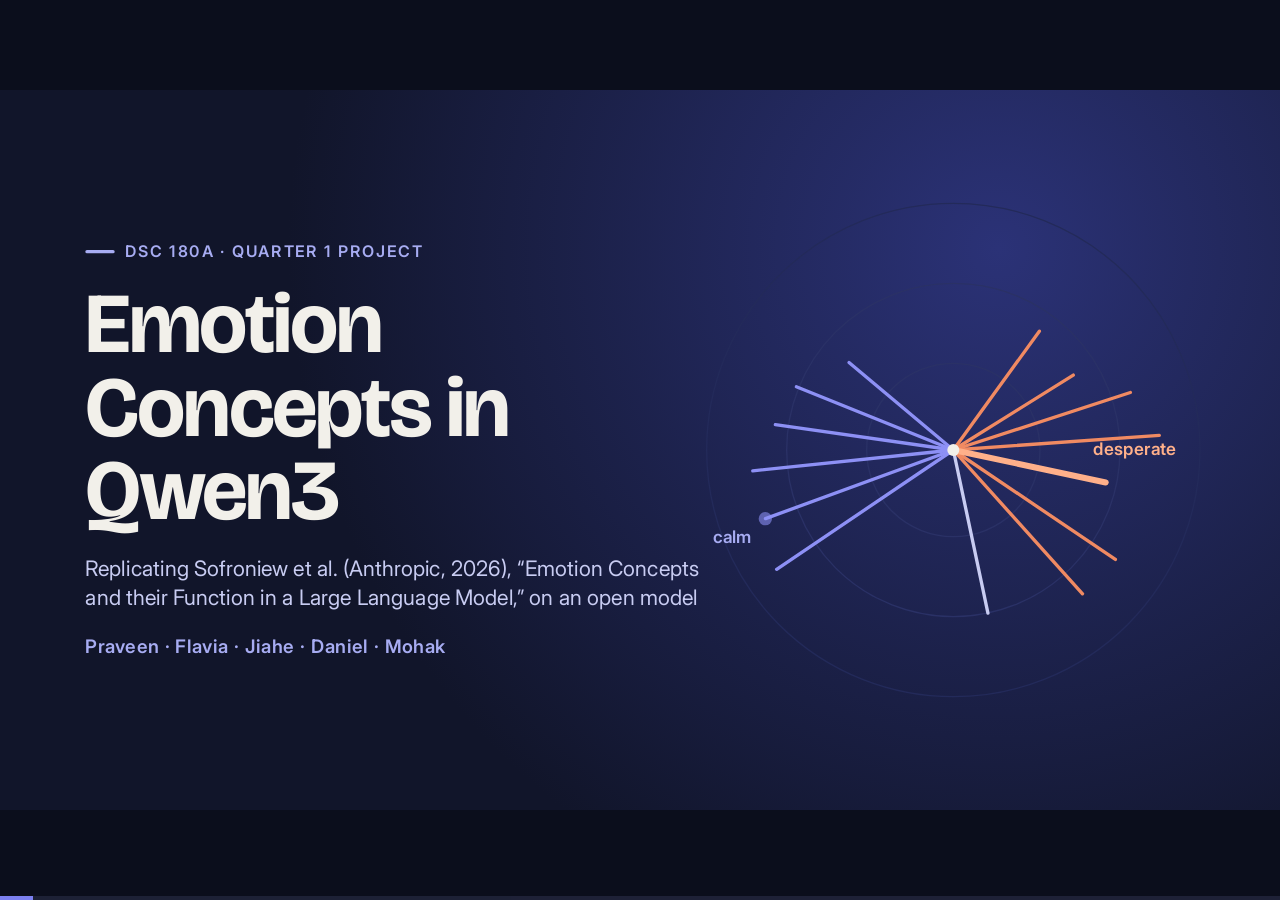
==== index.html @ a79aa411 "Add Daniel's context and position slides Co-Authored-By: Claude Opus 5.5 (1M context) <noreply@anthr" ====
<!doctype html>
<html lang="en">
<head>
<meta charset="utf-8">
<meta name="viewport" content="width=device-width, initial-scale=1">
<title>Emotion Concepts in Qwen3</title>
<link rel="icon" href="img/icon.svg" type="image/svg+xml">
<link rel="preconnect" href="https://fonts.googleapis.com">
<link rel="preconnect" href="https://fonts.gstatic.com" crossorigin>
<link rel="stylesheet" href="https://fonts.googleapis.com/css2?family=Bricolage+Grotesque:wght@400..800&family=Inter:wght@400;500;600;700&display=swap">
<link rel="stylesheet" href="css/deck.css">
<link rel="stylesheet" href="css/stage.css">
</head>
<body>
<main class="deck">
<section id="cover" class="dark cover" data-transition="fade">
<svg class="fan zoom" width="780" height="780" viewBox="0 0 780 780" aria-label="Fourteen emotion vectors fanning out from one point: positive emotions to the left, negative emotions to the right, desperate highlighted">
<circle cx="390" cy="390" r="130" fill="none" stroke="#2A3166" stroke-width="2"/>
<circle cx="390" cy="390" r="250" fill="none" stroke="#2A3166" stroke-width="2"/>
<circle cx="390" cy="390" r="370" fill="none" stroke="#232A5A" stroke-width="2"/>
<line x1="390" y1="390" x2="108" y2="493" stroke="#8D90F5" stroke-width="5" stroke-linecap="round" stroke-dasharray="300" stroke-dashoffset="0"><animate attributeName="stroke-dashoffset" from="300" to="0" begin="0s" dur="0.9s"/></line>
<line x1="390" y1="390" x2="123" y2="352" stroke="#8D90F5" stroke-width="5" stroke-linecap="round" stroke-dasharray="270" stroke-dashoffset="0"><animate attributeName="stroke-dashoffset" from="270" to="0" begin="0s" dur="1.0s"/></line>
<line x1="390" y1="390" x2="125" y2="569" stroke="#8D90F5" stroke-width="5" stroke-linecap="round" stroke-dasharray="320" stroke-dashoffset="0"><animate attributeName="stroke-dashoffset" from="320" to="0" begin="0s" dur="1.1s"/></line>
<line x1="390" y1="390" x2="62" y2="424" stroke="#8D90F5" stroke-width="5" stroke-linecap="round" stroke-dasharray="330" stroke-dashoffset="0"><animate attributeName="stroke-dashoffset" from="330" to="0" begin="0s" dur="1.2s"/></line>
<line x1="390" y1="390" x2="112" y2="278" stroke="#8D90F5" stroke-width="5" stroke-linecap="round" stroke-dasharray="300" stroke-dashoffset="0"><animate attributeName="stroke-dashoffset" from="300" to="0" begin="0s" dur="1.3s"/></line>
<line x1="390" y1="390" x2="191" y2="223" stroke="#8D90F5" stroke-width="5" stroke-linecap="round" stroke-dasharray="260" stroke-dashoffset="0"><animate attributeName="stroke-dashoffset" from="260" to="0" begin="0s" dur="1.4s"/></line>
<line x1="390" y1="390" x2="442" y2="635" stroke="#C8CCF2" stroke-width="5" stroke-linecap="round" stroke-dasharray="250" stroke-dashoffset="0"><animate attributeName="stroke-dashoffset" from="250" to="0" begin="0s" dur="1.0s"/></line>
<line x1="390" y1="390" x2="584" y2="606" stroke="#F08A62" stroke-width="5" stroke-linecap="round" stroke-dasharray="290" stroke-dashoffset="0"><animate attributeName="stroke-dashoffset" from="290" to="0" begin="0s" dur="1.1s"/></line>
<line x1="390" y1="390" x2="655" y2="569" stroke="#F08A62" stroke-width="5" stroke-linecap="round" stroke-dasharray="320" stroke-dashoffset="0"><animate attributeName="stroke-dashoffset" from="320" to="0" begin="0s" dur="1.2s"/></line>
<line x1="390" y1="390" x2="699" y2="368" stroke="#F08A62" stroke-width="5" stroke-linecap="round" stroke-dasharray="310" stroke-dashoffset="0"><animate attributeName="stroke-dashoffset" from="310" to="0" begin="0s" dur="1.0s"/></line>
<line x1="390" y1="390" x2="704" y2="288" stroke="#F08A62" stroke-width="5" stroke-linecap="round" stroke-dasharray="330" stroke-dashoffset="0"><animate attributeName="stroke-dashoffset" from="330" to="0" begin="0s" dur="1.3s"/></line>
<line x1="390" y1="390" x2="619" y2="247" stroke="#F08A62" stroke-width="5" stroke-linecap="round" stroke-dasharray="270" stroke-dashoffset="0"><animate attributeName="stroke-dashoffset" from="270" to="0" begin="0s" dur="1.4s"/></line>
<line x1="390" y1="390" x2="566" y2="147" stroke="#F08A62" stroke-width="5" stroke-linecap="round" stroke-dasharray="300" stroke-dashoffset="0"><animate attributeName="stroke-dashoffset" from="300" to="0" begin="0s" dur="1.5s"/></line>
<circle cx="723" cy="461" r="26" fill="#F08A62" opacity="0.22"><animate attributeName="opacity" values="0;0;0.22" keyTimes="0;0.8;1" begin="0s" dur="1.9s"/></circle>
<line x1="390" y1="390" x2="723" y2="461" stroke="#FFB08A" stroke-width="9" stroke-linecap="round" stroke-dasharray="340" stroke-dashoffset="0"><animate attributeName="stroke-dashoffset" from="340" to="0" begin="0s" dur="1.6s"/></line>
<circle cx="723" cy="461" r="11" fill="#FFB08A"><animate attributeName="opacity" values="0;0;1" keyTimes="0;0.8;1" begin="0s" dur="1.8s"/></circle>
<circle cx="108" cy="493" r="10" fill="#8D90F5"><animate attributeName="opacity" values="0;0;1" keyTimes="0;0.8;1" begin="0s" dur="1.2s"/></circle>
<circle cx="390" cy="390" r="9" fill="#F2F0EA"/>
</svg>
<p style="position:absolute; left:1640px; top:520px; width:200px; font-size:26px; font-weight:600; color:#FFB08A;">desperate</p>
<p style="position:absolute; left:1070px; top:652px; width:160px; font-size:26px; font-weight:600; color:#A7ACF2;">calm</p>
<div class="tag rise"><div class="bar"></div><p class="eyebrow">DSC 180A · Quarter 1 Project</p></div>
<h1 class="big rise" style="--i:1">Emotion Concepts in Qwen3</h1>
<p class="sub rise" style="--i:2">Replicating Sofroniew et al. (Anthropic, 2026), “Emotion Concepts and their Function in a Large Language Model,” on an open model</p>
<p class="names rise" style="--i:3">Praveen · Flavia · Jiahe · Daniel · Mohak</p>
<aside>Opening slide. We took Anthropic’s emotion-concepts paper, which studied Claude Sonnet 4.5, and asked whether the same internal emotion representations exist in an open model, Qwen3-8B, and whether they drive its behavior. The drawing: our 14 emotion directions, positive emotions to the left and negative ones to the right, with “desperate” highlighted.</aside>
</section>

<section id="team" data-transition="push">
<div class="head"><div class="tag"><div class="bar"></div><p class="eyebrow">Overview</p></div>
<h2 class="title rise">Five parts, one model, one question</h2></div>
<div class="cols three">
<div class="card rise" style="--i:1"><p class="k">01 · Praveen</p><h3>Dataset and vectors</h3><p class="t">§1.1, App. §6.5. Generate and inspect 1,120 stories; extract activations; one vector per emotion per block.</p></div>
<div class="card rise" style="--i:2"><p class="k">02 · Flavia</p><h3>Validation</h3><p class="t">§1.2. Do the vectors detect the right emotion on unseen topics, in chat, and as a scenario gets more dire?</p></div>
<div class="card rise" style="--i:3"><p class="k">03 · Jiahe</p><h3>Geometry</h3><p class="t">§2.1. Cosine similarities and PCA: how the 14 emotion directions are arranged.</p></div>
<div class="card rise" style="--i:4"><p class="k">04 · Daniel</p><h3>Context and position</h3><p class="t">§2.2. Negation, context changes, and the user’s emotion vs. the assistant’s reply.</p></div>
<div class="card rise" style="--i:5"><p class="k">05 · Mohak</p><h3>Causal steering</h3><p class="t">App. §6.8. Add a vector while Qwen writes: does the writing follow?</p></div>
<div class="card tint rise" style="--i:6"><p class="k">Shared setup</p><h3>Qwen3-8B</h3><p class="t">4-bit NF4 weights, FP16 compute, thinking off, 36 blocks, 4,096 numbers per token.</p></div>
</div>
<div class="footer"><p>Overview</p><p class="pg"></p></div>
<aside>Each part compares what the paper did and found with what we did, what we changed, and what we found. Detection comes first (Praveen, Flavia, Jiahe, Daniel); cause comes last (Mohak).</aside>
</section>

<section id="d1" class="dark divider" data-transition="push">
<p class="num glow">01</p>
<p class="who rise">Praveen</p>
<h2 class="big rise" style="--i:1">Dataset and emotion vectors</h2>
<p class="sub rise" style="--i:2">How the paper turns stories into emotion directions, and how we rebuilt them for Qwen3-8B.</p>
<aside>Section 1 of 5. Target: 4–5 minutes across six slides.</aside>
</section>

<section id="p1">
<div class="head"><div class="tag"><div class="bar"></div><p class="eyebrow">Praveen · Introduction</p></div>
<h2 class="title rise">Replicating “Emotion Concepts and their Function in a Large Language Model”</h2></div>
<div class="cols">
<ul class="pts rise" style="--i:1">
<li>Original paper: Sofroniew et al. (Anthropic, 2026), studying Claude Sonnet 4.5</li>
<li>Central question: do internal emotion representations help explain, and causally influence, the model’s behavior?</li>
<li>Our replication: investigate these representations in Qwen3-8B</li>
<li>“Functional emotions” describes effects on behavior, not evidence of subjective feelings</li>
</ul>
<div class="col">
<div class="card rise" style="--i:2"><p class="k">Detect</p><h3>Is the emotion represented?</h3><p class="t">Read the model’s internal state while it processes text, and check whether a direction tracks the emotion.</p></div>
<div class="card tint rise" style="--i:3"><p class="k">Cause</p><h3>Does the representation do anything?</h3><p class="t">Change that internal state and watch whether the model’s output changes the same way.</p></div>
</div>
</div>
<div class="footer"><p>01 · Dataset and emotion vectors</p><p class="pg"></p></div>
<aside>Praveen, slide 1 of 6.</aside>
</section>

<section id="p2">
<div class="head"><div class="tag"><div class="bar"></div><p class="eyebrow">Praveen · The paper’s data</p></div>
<h2 class="title rise">The paper generates stories that convey an emotion without naming it</h2></div>
<div class="stats">
<div class="stat rise" style="--i:1"><p class="n">171</p><p class="l">emotions</p></div>
<div class="stat rise" style="--i:2"><p class="n">100</p><p class="l">topics, 12 stories each per emotion</p></div>
<div class="stat rise" style="--i:3"><p class="n">205,200</p><p class="l">stories, written by Claude Sonnet 4.5</p></div>
</div>
<ul class="pts rise" style="--i:4">
<li>Each story follows a character experiencing the specified emotion</li>
<li>Prompts prohibit the emotion word and direct synonyms; the emotion is expressed through actions, dialogue, thoughts and context</li>
<li>The authors manually inspected 10 random stories for each of 30 emotions</li>
</ul>
<div class="footer"><p>01 · Dataset and emotion vectors</p><p class="pg"></p></div>
<aside>Praveen, slide 2 of 6.</aside>
</section>

<section id="p3">
<div class="head"><div class="tag"><div class="bar"></div><p class="eyebrow">Praveen · The paper’s method</p></div>
<h2 class="title rise">The paper turns story activations into emotion directions</h2></div>
<div class="cols">
<ol class="pts rise" style="--i:1">
<li><b>Summarize each story:</b> average the residual activations from the 50th token onward, separately at each layer</li>
<li><b>Average by emotion:</b> combine story representations that share the same intended emotion</li>
<li><b>Mean-center:</b> subtract the mean across emotion groups, to keep what distinguishes each emotion</li>
<li><b>Reduce confounds:</b> remove neutral-transcript PCs explaining 50% of neutral activation variance. This step is in the paper but not yet in our replication</li>
</ol>
<div class="fig zoom" style="--i:2">
<video class="screen" src="video/emotion_vector.mp4" muted playsinline preload="auto" aria-label="Animation: training stories as dots grouped by emotion, each emotion's average, the center, the emotion vectors from the center, and a held-out story scored along each vector" style="width:764px; height:430px;"></video>
<p class="cap">Each dot = one training story at block 23 (4 of the 14 emotions shown). Emotion average − center = that emotion’s vector; a new story is scored by how far it points along each one.</p>
</div>
</div>
<div class="footer"><p>01 · Dataset and emotion vectors</p><p class="pg"></p></div>
<aside>Praveen, slide 3 of 6.</aside>
</section>

<section id="p4">
<div class="head"><div class="tag"><div class="bar"></div><p class="eyebrow">Praveen · Our data</p></div>
<h2 class="title rise">We generated 1,120 Qwen stories and reserved entire topics for evaluation</h2></div>
<div class="cols">
<ul class="pts rise" style="--i:1">
<li>14 emotions × 20 shared topics × 4 stories = 1,120 stories, generated by Qwen3-8B</li>
<li>Every emotion uses the same topics, reducing topic-label confounding</li>
<li>Vectors use training stories only; validation and test topics are new situations for downstream evaluation</li>
<li>Automated checks cover formatting, listed emotion terms, duplicates and truncation, plus manual review per emotion</li>
</ul>
<div class="col">
<div class="card rise" style="--i:2">
<table class="tbl">
<tr><th style="width:34%">Split</th><th style="width:36%">Topic IDs</th><th style="width:30%; text-align:right">Stories</th></tr>
<tr><td>Train</td><td>0–13</td><td style="text-align:right">784</td></tr>
<tr><td>Validation</td><td>14–16</td><td style="text-align:right">168</td></tr>
<tr><td>Test</td><td>17–19</td><td style="text-align:right">168</td></tr>
</table>
</div>
<p class="small rise" style="--i:3">784 = 14 training topics × 14 emotions × 4 stories, so 56 training stories per emotion.</p>
</div>
</div>
<div class="footer"><p>01 · Dataset and emotion vectors</p><p class="pg"></p></div>
<aside>Praveen, slide 4 of 6.</aside>
</section>

<section id="p5">
<div class="head"><div class="tag"><div class="bar"></div><p class="eyebrow">Praveen · Extraction</p></div>
<h2 class="title rise">We observe Qwen’s internal representations without changing its weights</h2></div>
<div class="cols">
<ul class="pts rise" style="--i:1">
<li>Qwen3-8B loaded with 4-bit NF4 weights on a T4 GPU</li>
<li>Input is plain story text only: no emotion label, topic or generation instructions</li>
<li>Hooks observe all 36 decoder-block outputs; averaging tokens 50 onward gives 4,096 numbers per story, per block</li>
<li>Earlier tokens still provide context. Extraction is forward passes only, with no training or weight updates; smoke checks verify shapes, finite values and unchanged model output</li>
</ul>
<div class="ph zoom" style="--i:2; height:600px;"><p class="t">activation_extraction.png</p><p class="s">[figure placeholder]</p></div>
</div>
<div class="footer"><p>01 · Dataset and emotion vectors</p><p class="pg"></p></div>
<aside>Praveen, slide 5 of 6.</aside>
</section>

<section id="p6">
<div class="head"><div class="tag"><div class="bar"></div><p class="eyebrow">Praveen · Output</p></div>
<h2 class="title rise">We exported candidate emotion directions for downstream testing</h2></div>
<div class="stats">
<div class="stat rise" style="--i:1"><p class="n">56</p><p class="l">training stories averaged per emotion, then centered on the 14-emotion mean</p></div>
<div class="stat rise" style="--i:2"><p class="n">14 × 36</p><p class="l">vectors: one per emotion per block, 4,096 numbers each</p></div>
<div class="stat rise" style="--i:3"><p class="n">23</p><p class="l">initial reference block, near two-thirds of the depth</p></div>
</div>
<ul class="pts rise" style="--i:4">
<li>Exported story activations: (1120, 36, 4096); raw and unit emotion vectors: (14, 36, 4096)</li>
<li>All blocks are available, so later parts can test any layer</li>
<li>Differences from the paper: a smaller dataset, Qwen with NF4 quantization, and no neutral-PC correction. Constructing vectors alone does not establish generalization or causality</li>
</ul>
<div class="footer"><p>01 · Dataset and emotion vectors</p><p class="pg"></p></div>
<aside>Praveen, slide 6 of 6. Hand-off: the next two questions are whether these vectors generalize (Flavia) and whether they cause behavior (Mohak).</aside>
</section>

<section id="d2" class="dark divider" data-transition="push">
<p class="num glow">02</p>
<p class="who rise">Flavia</p>
<h2 class="big rise" style="--i:1">Validation and generalization</h2>
<p class="sub rise" style="--i:2">Do the vectors detect emotion, or just the stories, topics and words they were built from?</p>
<aside>Section 2 of 5.</aside>
</section>

<section id="f1">
<div class="head"><div class="tag"><div class="bar"></div><p class="eyebrow">Flavia · The question</p></div>
<h2 class="title rise">Before steering, we checked that the vectors really track emotion</h2></div>
<p class="lede rise" style="--i:1">Three tests, each further from the training stories. All three only read the model (detection); whether the vectors cause behavior is the steering section’s question.</p>
<div class="cols three">
<div class="card rise" style="--i:2"><p class="k">A</p><h3>Unseen story topics</h3><p class="t">Score stories about situations the vectors never saw: topics 14–19.</p></div>
<div class="card rise" style="--i:3"><p class="k">B</p><h3>Chat messages</h3><p class="t">Messages that imply an emotion without naming it, read where Qwen is about to answer.</p></div>
<div class="card rise" style="--i:4"><p class="k">C</p><h3>Only a number changes</h3><p class="t">The same scenario with one number made more dire: does the reading follow the stakes?</p></div>
</div>
<p class="small rise" style="--i:5">Further from the training stories →</p>
<div class="footer"><p>02 · Validation</p><p class="pg"></p></div>
<aside>Flavia, slide 1 of 7.</aside>
</section>

<section id="f2" class="alt">
<div class="head"><div class="tag"><div class="bar"></div><p class="eyebrow">Flavia · What the paper did</p></div>
<h2 class="title rise">The paper validated its vectors mostly by inspection, without accuracy numbers</h2></div>
<div class="cols">
<ul class="pts rise" style="--i:1">
<li>Claude Sonnet 4.5, 171 emotions, vectors read about two-thirds deep</li>
<li>Four checks: top-scoring passages in large text datasets, the words each vector promotes, 12 implied-emotion prompts, and number-varied prompts</li>
<li>Results shown qualitatively: a “strong diagonal” heatmap and trend plots, with no accuracy scores and no shuffled control</li>
</ul>
<div class="card tint rise" style="--i:2"><p class="k">What we do differently</p><h3>Numbers and a control</h3><p class="t">We replicate the prompt tests (our B and C), add a held-out story test with accuracy numbers (A), and compare against shuffled-label “fake” vectors. We skip the dataset sweep and the word check.</p></div>
</div>
<div class="footer"><p>02 · Validation</p><p class="pg"></p></div>
<aside>Flavia, slide 2 of 7. Figure option from the plan: paper Fig. 2, small.</aside>
</section>

<section id="f3">
<div class="head"><div class="tag"><div class="bar"></div><p class="eyebrow">Flavia · Part A</p></div>
<h2 class="title rise">Part A tests stories about topics the vectors never saw</h2></div>
<div class="cols three">
<div class="card rise" style="--i:1"><p class="k">Setup</p><h3>Train vs. held out</h3><p class="t">Vectors built from topics 0–13 (784 stories); scored on validation topics 14–16 (168) and test topics 17–19 (168). The test set is used only at blocks chosen on validation.</p></div>
<div class="card rise" style="--i:2"><p class="k">Metrics</p><h3>Top-1 and AUROC</h3><p class="t">Top-1: is the highest-scoring of the 14 vectors the right emotion? Chance is 7%. AUROC: how often a story of that emotion outscores another emotion’s story on that vector; 0.5 is a coin flip.</p></div>
<div class="card tint rise" style="--i:3"><p class="k">Control</p><h3>500 fake vectors</h3><p class="t">Built from scrambled labels, to show what “no real emotion signal” looks like.</p></div>
</div>
<div class="footer"><p>02 · Validation</p><p class="pg"></p></div>
<aside>Flavia, slide 3 of 7.</aside>
</section>

<section id="f4">
<div class="head"><div class="tag"><div class="bar"></div><p class="eyebrow">Flavia · Part A results</p></div>
<h2 class="title rise">The vectors beat chance and every fake vector on unseen topics</h2></div>
<div class="cols">
<div class="col">
<div class="stats" style="grid-template-columns:1fr 1fr;">
<div class="stat rise" style="--i:1"><p class="n">29%</p><p class="l">top-1 at block 23, validation (49/168)</p></div>
<div class="stat rise" style="--i:2"><p class="n">23%</p><p class="l">top-1 at block 23, test (39/168)</p></div>
<div class="stat rise" style="--i:3"><p class="n coral">7%</p><p class="l">chance; 95% of fake vectors score 12% or less</p></div>
<div class="stat rise" style="--i:4"><p class="n">0.80</p><p class="l">average AUROC, on both validation and test</p></div>
</div>
<ul class="pts small rise" style="--i:5">
<li>Real vectors beat every fake at all 36 blocks (p = 0.002, the smallest possible with 500 shuffles)</li>
<li>Block 23 is a good choice: accuracy peaks at block 21 (32%); 21 and 23 are within noise and tie on test</li>
</ul>
</div>
<div class="ph zoom" style="--i:2; height:600px;"><p class="t">v2_1_headline_real_vs_baselines.png</p><p class="s">[figure placeholder]</p></div>
</div>
<div class="footer"><p>02 · Validation</p><p class="pg"></p></div>
<aside>Flavia, slide 4 of 7.</aside>
</section>

<section id="f5">
<div class="head"><div class="tag"><div class="bar"></div><p class="eyebrow">Flavia · Per emotion</p></div>
<h2 class="title rise">Desperate and calm both pass; positive vs. negative is stronger than fine distinctions</h2></div>
<div class="cols" style="grid-template-columns:1000px 1fr;">
<ul class="pts small tight rise" style="--i:1">
<li>On test stories, desperate wins 79% of comparisons on its own vector and calm wins 86%. 12 of 14 vectors beat their fake baseline (8 of 14 after correcting for 14 tests); frustrated and hopeful don’t</li>
<li>Mistakes stay on the same side: 11% flip between positive and negative, against about 50% for random errors. Desperate vs. positive emotions scores 0.98, but vs. other negative emotions only 0.71 (exploratory)</li>
<li>Fits the paper: positive vs. negative is the main structure. New: the first held-out numbers for these vectors</li>
<li>Caveats: the same model wrote and read the stories; labels aren’t human-checked; only 12 stories per emotion per split</li>
</ul>
<div class="ph zoom" style="--i:2; height:560px;"><p class="t">v2_3_emotions_vs_fake_vectors.png</p><p class="s">[figure placeholder]</p></div>
</div>
<div class="footer"><p>02 · Validation</p><p class="pg"></p></div>
<aside>Flavia, slide 5 of 7.</aside>
</section>

<section id="f6">
<div class="head"><div class="tag"><div class="bar"></div><p class="eyebrow">Flavia · Part B · results pending</p></div>
<h2 class="title rise">Part B checks whether the vectors detect emotion in chat messages that never name it</h2></div>
<div class="cols" style="grid-template-columns:1000px 1fr;">
<div class="col">
<div class="card rise" style="--i:1"><p class="k">Paper</p><p class="t">12 prompts and a heatmap with a “strong diagonal”, described qualitatively.</p></div>
<div class="card tint rise" style="--i:2"><p class="k">Ours</p><p class="t">35 scenarios (2–3 per emotion), automatically checked against 101 banned emotion words, plus 20 neutral prompts as a baseline. Read at block 23 at the last token before Qwen would answer (the paper reads the “:” after “Assistant”).</p></div>
<p class="small rise" style="--i:3">Measures: top-1 hit rate (chance 7%), top-3 (chance 21%), mean rank of the intended emotion (chance 7.5), and a heatmap.</p>
</div>
<div class="cols" style="gap:20px;">
<div class="ph zoom" style="--i:2; height:420px;"><p class="t">Paper Fig. 2</p><p class="s">[figure placeholder]</p></div>
<div class="ph zoom" style="--i:3; height:420px;"><p class="t">B_heatmap.png</p><p class="s">[pending]</p></div>
</div>
</div>
<div class="footer"><p>02 · Validation</p><p class="pg"></p></div>
<aside>Flavia, slide 6 of 7. Results pending. Agreement would look like a clear diagonal and hit rates well above chance, with misses on near neighbors as in Part A.</aside>
</section>

<section id="f7">
<div class="head"><div class="tag"><div class="bar"></div><p class="eyebrow">Flavia · Part C · results pending</p></div>
<h2 class="title rise">Part C checks whether scores follow how dire a situation is, not the number itself</h2></div>
<div class="cols" style="grid-template-columns:1000px 1fr;">
<div class="col">
<div class="card rise" style="--i:1"><p class="k">Paper</p><p class="t">As the Tylenol dose rises, afraid goes up and calm goes down. Trends described, with no statistics and no number-only control.</p></div>
<div class="card tint rise" style="--i:2"><p class="k">Ours</p><p class="t">6 templates × 10 values: Tylenol, dog missing, startup runway, “code failed the tests {X} times”, “rent is due in {X} days”, plus a grapes control. Spearman correlation, with expected directions written down before running.</p></div>
<p class="small rise" style="--i:3">Even random directions can trend strongly (|ρ| up to 0.96), so a trend counts only if it beats the grapes control and flips direction like the paper’s.</p>
</div>
<div class="cols" style="gap:20px;">
<div class="ph zoom" style="--i:2; height:420px;"><p class="t">Paper Fig. 3</p><p class="s">[figure placeholder]</p></div>
<div class="ph zoom" style="--i:3; height:420px;"><p class="t">C_lines.png</p><p class="s">[pending]</p></div>
</div>
</div>
<div class="footer"><p>02 · Validation</p><p class="pg"></p></div>
<aside>Flavia, slide 7 of 7. Results pending. The code check found that even random directions can trend strongly (|rho| up to 0.96, including on grapes). A trend only counts if it beats the grapes control and flips direction like the paper’s: afraid up with dose, down with runway.</aside>
</section>

<section id="d3" class="dark divider" data-transition="push">
<p class="num glow">03</p>
<p class="who rise">Jiahe</p>
<h2 class="big rise" style="--i:1">Emotion vector geometry</h2>
<p class="sub rise" style="--i:2">Does the paper’s emotion structure appear in Qwen3-8B, and does it hold across layers?</p>
<aside>Section 3 of 5.</aside>
</section>

<section id="j1">
<div class="head"><div class="tag"><div class="bar"></div><p class="eyebrow">Jiahe · Emotion vector geometry</p></div>
<h2 class="title rise">Does the paper’s emotion structure appear in Qwen3-8B?</h2></div>
<ul class="pts rise" style="--i:1">
<li>The paper found that language models have internal directions for emotions</li>
<li>Our question: does the same structure appear in Qwen3-8B?</li>
</ul>
<div style="display:grid; grid-template-columns:1fr 1fr 1fr 1fr; gap:24px;">
<div class="card rise" style="--i:2"><p class="k">Step 1</p><h3>Average</h3><p class="t">For each of 14 emotions, average the model’s activations on stories about that emotion.</p></div>
<div class="card rise" style="--i:3"><p class="k">Step 2</p><h3>Subtract</h3><p class="t">Subtract the average across all 14, which leaves what is specific to each emotion.</p></div>
<div class="card rise" style="--i:4"><p class="k">Step 3</p><h3>One vector each</h3><p class="t">One vector per emotion, taken at layer 23 of 36.</p></div>
<div class="card tint rise" style="--i:5"><p class="k">Step 4</p><h3>Compare</h3><p class="t">Cosine similarity and PCA between the 14 vectors, then the same check at other layers.</p></div>
</div>
<div class="footer"><p>03 · Geometry</p><p class="pg"></p></div>
<aside>Jiahe, slide 1 of 4.</aside>
</section>

<section id="j2">
<div class="head"><div class="tag"><div class="bar"></div><p class="eyebrow">Jiahe · Cosine similarity</p></div>
<h2 class="title rise">Related emotions point together; positive and negative point apart</h2></div>
<div class="cols figleft">
<div class="fig zoom" style="--i:1; align-items:center;">
<img src="img/geometry_cosine.png" alt="Cosine similarity heatmap of the 14 emotion vectors at layer 23: positive emotions point together and oppose the negative ones" style="width:560px; height:480px; object-fit:contain;">
<p class="cap">Cosine similarity of the 14 emotion vectors (Qwen3-8B, layer 23).</p>
</div>
<div class="col">
<div class="card tint rise" style="--i:2"><p class="k">Cosine similarity</p><p class="t">Do two vectors point the same way? +1 = same direction, 0 = unrelated, −1 = opposite.</p></div>
<ul class="pts small tight rise" style="--i:3">
<li><b>Red blocks:</b> happy, inspired and hopeful point together (about +0.6)</li>
<li>Afraid and nervous are a tight pair (+0.64); angry, frustrated and desperate cluster</li>
<li><b>Blue areas:</b> the positive and negative groups point in opposing directions (about −0.65)</li>
</ul>
<p class="lede rise" style="--i:4">The model was never told how emotions relate, yet it groups them roughly like people do.</p>
</div>
</div>
<div class="footer"><p>03 · Geometry</p><p class="pg"></p></div>
<aside>Jiahe, slide 2 of 4.</aside>
</section>

<section id="j3" class="alt">
<div class="head"><div class="tag"><div class="bar"></div><p class="eyebrow">Jiahe · PCA</p></div>
<h2 class="title rise">Good versus bad is the biggest difference</h2></div>
<div class="cols figleft">
<div class="fig zoom" style="--i:1; align-items:center;">
<img src="img/geometry_pca.png" alt="PCA of the 14 emotion vectors: PC1 separates positive emotions on the left from negative emotions on the right; guilty and proud sit at the top of PC2, nervous and afraid at the bottom" style="width:592px; height:480px; object-fit:contain;">
<p class="cap">PCA of the same 14 vectors (Qwen3-8B, layer 23).</p>
</div>
<div class="col">
<p class="small rise" style="--i:2">The heatmap has 14 × 14 numbers. PCA gives a simpler picture: it squeezes 4,096 dimensions into 2 while keeping as much variation as possible.</p>
<div class="stats" style="grid-template-columns:1fr 1fr;">
<div class="stat rise" style="--i:3"><p class="n">45%</p><p class="l">PC1: positive emotions on the left, negative ones on the right</p></div>
<div class="stat rise" style="--i:4"><p class="n coral">17%</p><p class="l">PC2: guilty and proud at the top, nervous and afraid at the bottom</p></div>
</div>
<ul class="pts small tight rise" style="--i:5">
<li>PC2 has no clean meaning yet</li>
<li>Matches the heatmap: emotions close together here were similar there</li>
</ul>
</div>
</div>
<div class="footer"><p>03 · Geometry</p><p class="pg"></p></div>
<aside>Jiahe, slide 3 of 4.</aside>
</section>

<section id="j4">
<div class="head"><div class="tag"><div class="bar"></div><p class="eyebrow">Jiahe · Across layers</p></div>
<h2 class="title rise">The structure forms early and stays stable</h2></div>
<div class="cols">
<div class="col">
<p class="small rise" style="--i:1">Does this only work at layer 23? Compare the geometry at every layer.</p>
<div class="stats" style="grid-template-columns:1fr 1fr;">
<div class="stat rise" style="--i:2"><p class="n">≥ 0.94</p><p class="l">correlation between layer 23 and every layer from 6 to 35</p></div>
<div class="stat rise" style="--i:3"><p class="n">26%</p><p class="l">held-out stories where the vectors pick the right emotion (chance: 7%)</p></div>
</div>
<ul class="pts small tight rise" style="--i:4">

<li>Held-out accuracy: a real signal, but not a strong classifier</li>
</ul>
<div class="card rise" style="--i:5"><p class="k coral">Limits</p>
<ul class="pts small tight"><li>Qwen3-8B, not Claude, so numbers won’t match the paper</li><li>The paper’s neutral-text correction is not implemented</li><li>Story labels are not human-checked</li></ul></div>
</div>
<div class="ph zoom" style="--i:2; height:560px;"><p class="t">fig5_layer_geometry.png</p><p class="s">[figure placeholder]</p></div>
</div>
<div class="footer"><p>03 · Geometry</p><p class="pg"></p></div>
<aside>Jiahe, slide 4 of 4.</aside>
</section>

<section id="d4" class="dark divider" data-transition="push">
<p class="num glow">04</p>
<p class="who rise">Daniel</p>
<h2 class="big rise" style="--i:1">Context and token position</h2>
<p class="sub rise" style="--i:2">Do the vectors read meaning, or just emotion words? Negation, context changes, and the user’s emotion vs. the assistant’s reply, token by token.</p>
<aside>Section 4 of 5.</aside>
</section>

<section id="dn1">
<div class="head"><div class="tag"><div class="bar"></div><p class="eyebrow">Daniel · The question</p></div>
<h2 class="title rise">Do the vectors read meaning, or just emotion words?</h2></div>
<ul class="pts rise" style="--i:1">
<li>Validation showed the vectors detect emotion in whole stories; here we ask what they track token by token</li>
<li>Score at each token and block: activation, minus the same center as vector construction, dotted with each unit emotion vector</li>
<li>Comparing the two prompts of a pair cancels offsets from prompt format, isolating the one change</li>
</ul>
<p class="small rise" style="--i:2">Three controlled prompt pairs, each identical except for one element:</p>
<div class="cols three">
<div class="card rise" style="--i:3"><p class="k">A · Negation</p><h3>“…I am afraid.”<br>vs. “…I am not afraid.”</h3></div>
<div class="card rise" style="--i:4"><p class="k">B · Context change</p><h3>“…the tumor has spread.”<br>vs. “…the tumor is gone.”</h3></div>
<div class="card tint rise" style="--i:5"><p class="k">C · User vs. assistant</p><h3>A grieving user, then a fixed assistant reply</h3></div>
</div>
<div class="footer"><p>04 · Context and position</p><p class="pg"></p></div>
<aside>Daniel, slide 1 of 7.</aside>
</section>

<section id="dn2" class="alt">
<div class="head"><div class="tag"><div class="bar"></div><p class="eyebrow">Daniel · What the paper did</p></div>
<h2 class="title rise">The paper tracks emotion at every token, not just per passage</h2></div>
<div class="cols three">
<div class="card rise" style="--i:1"><p class="k">Paper · §2.2</p><h3>Token-level readings</h3><p class="t">Reads the vectors at individual tokens to see how emotion follows context. Tests negation, context changes, and whether the model separates the user’s emotion from its own response.</p></div>
<div class="card tint rise" style="--i:2"><p class="k">Ours</p><h3>All three, replicated</h3><p class="t">One matched pair for each test, on Qwen3-8B at block 23.</p></div>
<div class="card rise" style="--i:3"><p class="k coral">First token dropped</p><h3>An “attention sink”</h3><p class="t">The first token scores around ±1000, and those scores carry no meaning, so we leave it out.</p></div>
</div>
<div class="footer"><p>04 · Context and position</p><p class="pg"></p></div>
<aside>Daniel, slide 2 of 7.</aside>
</section>

<section id="dn3">
<div class="head"><div class="tag"><div class="bar"></div><p class="eyebrow">Daniel · A · Negation</p></div>
<h2 class="title rise">Negation reverses the signal at the word “not”</h2></div>
<div class="cols">
<div class="col">
<div class="card rise" style="--i:1"><p class="k">The pair</p><p class="t">“…I am afraid.” vs. “…I am not afraid.”</p></div>
<div class="stats" style="grid-template-columns:1fr 1fr;">
<div class="stat rise" style="--i:2"><p class="n">≈ +12.7</p><p class="l">final-token afraid, “I am afraid” (block 23)</p></div>
<div class="stat rise" style="--i:3"><p class="n coral">≈ −8</p><p class="l">final-token afraid, “I am not afraid”</p></div>
</div>
<ul class="pts small tight rise" style="--i:4">
<li>Calm moves the opposite way</li>
<li>The drop happens at “not”: in the negated sentence, afraid barely rises at the word “afraid” itself</li>
<li>Afraid also rises at “dark parking lot”, before any emotion word: the scene alone implies fear</li>
</ul>
</div>
<div class="ph zoom" style="--i:2; height:600px;"><p class="t">negation_tokens.png</p><p class="s">[figure placeholder]</p></div>
</div>
<div class="footer"><p>04 · Context and position</p><p class="pg"></p></div>
<aside>Daniel, slide 3 of 7.</aside>
</section>

<section id="dn4">
<div class="head"><div class="tag"><div class="bar"></div><p class="eyebrow">Daniel · B · Context change</p></div>
<h2 class="title rise">Changing one outcome word flips the emotion</h2></div>
<div class="cols">
<div class="col">
<div class="card rise" style="--i:1"><p class="k">The pair</p><p class="t">“…the tumor has spread.” vs. “…the tumor is gone.”</p></div>
<div class="stats" style="grid-template-columns:1fr 1fr;">
<div class="stat rise" style="--i:2"><p class="n coral">≈ −10.6</p><p class="l">happy for “spread”</p></div>
<div class="stat rise" style="--i:3"><p class="n">≈ +4.2</p><p class="l">happy for “gone”</p></div>
</div>
<ul class="pts small tight rise" style="--i:4">
<li>Scores are identical until the final words (same text), then split</li>
<li>Afraid is lower for “gone”</li>
<li>Read relatively: afraid sits below zero in both, a baseline shift from stories to short sentences that pair differences cancel</li>
</ul>
</div>
<div class="ph zoom" style="--i:2; height:600px;"><p class="t">context_tokens.png</p><p class="s">[figure placeholder]</p></div>
</div>
<div class="footer"><p>04 · Context and position</p><p class="pg"></p></div>
<aside>Daniel, slide 4 of 7.</aside>
</section>

<section id="dn5" class="alt">
<div class="head"><div class="tag"><div class="bar"></div><p class="eyebrow">Daniel · Across blocks</p></div>
<h2 class="title rise">The context-dependent emotion is built up in middle‑to‑late blocks</h2></div>
<div class="cols">
<div class="col">
<div class="stats" style="grid-template-columns:1fr 1fr;">
<div class="stat rise" style="--i:1"><p class="n coral">≈ 0</p><p class="l">pair contrast in blocks 0–5</p></div>
<div class="stat rise" style="--i:2"><p class="n">≈ 82</p><p class="l">negation contrast, A − B, at block 35</p></div>
</div>
<ul class="pts small tight rise" style="--i:3">
<li>Heatmaps show the afraid score for every block × token in each pair (our required deliverable)</li>
<li>Contrast grows steadily with depth and is strongest late</li>
<li>Early blocks track the literal words; later blocks combine them into meaning</li>
<li>Block 23 (team reference) already shows the effect; the last block looks noisy, so we don’t over-read it</li>
</ul>
</div>
<div class="ph zoom" style="--i:2; height:540px;"><p class="t">negation_heatmap.png</p><p class="s">[figure placeholder]</p></div>
</div>
<div class="footer"><p>04 · Context and position</p><p class="pg"></p></div>
<aside>Daniel, slide 5 of 7.</aside>
</section>

<section id="dn6">
<div class="head"><div class="tag"><div class="bar"></div><p class="eyebrow">Daniel · C · User vs. assistant</p></div>
<h2 class="title rise">The assistant doesn’t mirror the user’s grief</h2></div>
<div class="cols">
<div class="col">
<div class="card rise" style="--i:1"><p class="k">The setup</p><p class="t">User: “My dog died this morning… I can’t stop crying.” The assistant reply is fixed in advance (not sampled), so the test is controlled.</p></div>
<div class="cols" style="gap:20px;">
<div class="card rise" style="--i:2"><p class="k coral">User turn</p><p class="t">Highest on guilty, desperate and frustrated; sad and angry positive</p></div>
<div class="card tint rise" style="--i:3"><p class="k">Assistant turn</p><p class="t">Shifts to loving, proud and hopeful; sad and afraid go negative</p></div>
</div>
<ul class="pts small tight rise" style="--i:4">
<li>Fits the paper: the model represents the user’s emotion separately from its own response</li>
<li>Surprises: guilty stays high in both turns (possibly “sorry”), and calm isn’t elevated</li>
</ul>
</div>
<div class="ph zoom" style="--i:2; height:600px;"><p class="t">user_vs_assistant.png</p><p class="s">[figure placeholder] · backup: chat_tokens.png</p></div>
</div>
<div class="footer"><p>04 · Context and position</p><p class="pg"></p></div>
<aside>Daniel, slide 6 of 7.</aside>
</section>

<section id="dn7">
<div class="head"><div class="tag"><div class="bar"></div><p class="eyebrow">Daniel · Takeaways</p></div>
<h2 class="title rise">Takeaways and limits</h2></div>
<div class="cols three">
<div class="card rise" style="--i:1"><p class="k">Meaning, not words</p><h3>Vectors follow meaning</h3><p class="t">Negation, outcome changes, and speaker all move them in the expected direction.</p></div>
<div class="card rise" style="--i:2"><p class="k">Through depth</p><h3>Assembled layer by layer</h3><p class="t">The signal is built up through depth and is strongest in later blocks.</p></div>
<div class="card rise" style="--i:3"><p class="k coral">Limits</p><ul class="pts small tight"><li>One example per test (paraphrase check pending)</li><li>Vectors built on stories, tested on sentences and chat</li><li>4-bit quantization, one model</li></ul></div>
</div>
<p class="lede rise" style="--i:4">Detection only: whether these signals cause behavior is the steering section’s question.</p>
<div class="footer"><p>04 · Context and position</p><p class="pg"></p></div>
<aside>Daniel, slide 7 of 7. Hand-off: next is causal steering (Mohak).</aside>
</section>

<section id="d5" class="dark divider" data-transition="push">
<p class="num glow">05</p>
<p class="who rise">Mohak</p>
<h2 class="big rise" style="--i:1">Causal steering</h2>
<p class="sub rise" style="--i:2">Part 1: repeat the paper’s steering, pushing Qwen along the desperate vector while it writes. Part 2: add a standard way to grade what it writes.</p>
<aside>Thanks, Daniel. Everything so far reads the model. My part changes it, in two parts. First, I repeat the paper's steering test: push Qwen along the desperate direction while it writes. Then I add something that isn't in the paper: a standard way to grade the replies.</aside>
</section>

<section id="m1">
<div class="head"><div class="tag"><div class="bar"></div><p class="eyebrow">Mohak · Replicating the paper · Method</p></div>
<h2 class="title rise">The paper’s recipe: c × 198 × v added at block 23</h2></div>
<div class="cols" style="grid-template-columns:1fr 810px; gap:52px;">
<div class="col">
<ul class="pts small tight rise" style="--i:1">
<li><b>Same recipe as the paper</b> (App. §6.8): strength 0.5 of the residual size, at one mid-late layer (our block 23 of 36)</li>
<li><b>One difference:</b> the paper steers the assistant’s tokens and reads the next emotion word; we steer every token while Qwen3-8B writes whole replies</li>
<li>198 = typical residual size at block 23, over 3,580 tokens (the first token is 59× larger, an “attention sink”, and left out), so 0.5 is a push of 99</li>
<li>Strengths 0, 0.25, 0.5, 1.0 and 1.5, same prompt and seed at each, so the vector is the only difference; a second unsteered reply is the control</li>
</ul>
<p class="small rise" style="--i:3"><b>Checks passed:</b> strength 0 reproduces the unsteered reply word for word; at 0.5 the push measures 99.0–99.2 (target 99.0).</p>
</div>
<div class="fig zoom" style="--i:2">
<video class="screen" src="video/steering.mp4" muted playsinline preload="auto" aria-label="Animation: one token's residual stream h, the push along the desperate vector, and the result h plus the push, as the strength c changes; at c = 0.5 the push is 99" style="width:770px; height:433px;"></video>
<p class="cap">c = 0.5 → a push of length 99: half the stream’s own size.</p>
</div>
</div>
<svg class="zoom" style="--i:4; flex-shrink:0;" width="1664" height="150" viewBox="0 0 1664 150" aria-label="Qwen3-8B's 36 blocks in a row with the residual stream running through them; the push c times 198 times v drops into block 23">
<line x1="0" y1="91" x2="1656" y2="91" stroke="#A9ABE8" stroke-width="4" stroke-dasharray="1656" stroke-dashoffset="0"><animate attributeName="stroke-dashoffset" from="1656" to="0" begin="0s" dur="1.2s"/></line>
<rect x="0" y="70" width="34" height="42" rx="7" fill="#E7E3D9" stroke="#DAD5C8" stroke-width="2"/>
<rect x="46" y="70" width="34" height="42" rx="7" fill="#E7E3D9" stroke="#DAD5C8" stroke-width="2"/>
<rect x="92" y="70" width="34" height="42" rx="7" fill="#E7E3D9" stroke="#DAD5C8" stroke-width="2"/>
<rect x="138" y="70" width="34" height="42" rx="7" fill="#E7E3D9" stroke="#DAD5C8" stroke-width="2"/>
<rect x="184" y="70" width="34" height="42" rx="7" fill="#E7E3D9" stroke="#DAD5C8" stroke-width="2"/>
<rect x="230" y="70" width="34" height="42" rx="7" fill="#E7E3D9" stroke="#DAD5C8" stroke-width="2"/>
<rect x="276" y="70" width="34" height="42" rx="7" fill="#E7E3D9" stroke="#DAD5C8" stroke-width="2"/>
<rect x="322" y="70" width="34" height="42" rx="7" fill="#E7E3D9" stroke="#DAD5C8" stroke-width="2"/>
<rect x="368" y="70" width="34" height="42" rx="7" fill="#E7E3D9" stroke="#DAD5C8" stroke-width="2"/>
<rect x="414" y="70" width="34" height="42" rx="7" fill="#E7E3D9" stroke="#DAD5C8" stroke-width="2"/>
<rect x="460" y="70" width="34" height="42" rx="7" fill="#E7E3D9" stroke="#DAD5C8" stroke-width="2"/>
<rect x="506" y="70" width="34" height="42" rx="7" fill="#E7E3D9" stroke="#DAD5C8" stroke-width="2"/>
<rect x="552" y="70" width="34" height="42" rx="7" fill="#E7E3D9" stroke="#DAD5C8" stroke-width="2"/>
<rect x="598" y="70" width="34" height="42" rx="7" fill="#E7E3D9" stroke="#DAD5C8" stroke-width="2"/>
<rect x="644" y="70" width="34" height="42" rx="7" fill="#E7E3D9" stroke="#DAD5C8" stroke-width="2"/>
<rect x="690" y="70" width="34" height="42" rx="7" fill="#E7E3D9" stroke="#DAD5C8" stroke-width="2"/>
<rect x="736" y="70" width="34" height="42" rx="7" fill="#E7E3D9" stroke="#DAD5C8" stroke-width="2"/>
<rect x="782" y="70" width="34" height="42" rx="7" fill="#E7E3D9" stroke="#DAD5C8" stroke-width="2"/>
<rect x="828" y="70" width="34" height="42" rx="7" fill="#E7E3D9" stroke="#DAD5C8" stroke-width="2"/>
<rect x="874" y="70" width="34" height="42" rx="7" fill="#E7E3D9" stroke="#DAD5C8" stroke-width="2"/>
<rect x="920" y="70" width="34" height="42" rx="7" fill="#E7E3D9" stroke="#DAD5C8" stroke-width="2"/>
<rect x="966" y="70" width="34" height="42" rx="7" fill="#E7E3D9" stroke="#DAD5C8" stroke-width="2"/>
<rect x="1012" y="70" width="34" height="42" rx="7" fill="#E7E3D9" stroke="#DAD5C8" stroke-width="2"/>
<rect x="1058" y="70" width="34" height="42" rx="7" fill="#4A4DD6"><animate attributeName="fill" values="#E7E3D9;#E7E3D9;#4A4DD6" keyTimes="0;0.75;1" begin="0s" dur="1.9s"/></rect>
<rect x="1104" y="70" width="34" height="42" rx="7" fill="#E7E3D9" stroke="#DAD5C8" stroke-width="2"/>
<rect x="1150" y="70" width="34" height="42" rx="7" fill="#E7E3D9" stroke="#DAD5C8" stroke-width="2"/>
<rect x="1196" y="70" width="34" height="42" rx="7" fill="#E7E3D9" stroke="#DAD5C8" stroke-width="2"/>
<rect x="1242" y="70" width="34" height="42" rx="7" fill="#E7E3D9" stroke="#DAD5C8" stroke-width="2"/>
<rect x="1288" y="70" width="34" height="42" rx="7" fill="#E7E3D9" stroke="#DAD5C8" stroke-width="2"/>
<rect x="1334" y="70" width="34" height="42" rx="7" fill="#E7E3D9" stroke="#DAD5C8" stroke-width="2"/>
<rect x="1380" y="70" width="34" height="42" rx="7" fill="#E7E3D9" stroke="#DAD5C8" stroke-width="2"/>
<rect x="1426" y="70" width="34" height="42" rx="7" fill="#E7E3D9" stroke="#DAD5C8" stroke-width="2"/>
<rect x="1472" y="70" width="34" height="42" rx="7" fill="#E7E3D9" stroke="#DAD5C8" stroke-width="2"/>
<rect x="1518" y="70" width="34" height="42" rx="7" fill="#E7E3D9" stroke="#DAD5C8" stroke-width="2"/>
<rect x="1564" y="70" width="34" height="42" rx="7" fill="#E7E3D9" stroke="#DAD5C8" stroke-width="2"/>
<rect x="1610" y="70" width="34" height="42" rx="7" fill="#E7E3D9" stroke="#DAD5C8" stroke-width="2"/>
<g><animateTransform attributeName="transform" type="translate" values="0 -46;0 -46;0 0" keyTimes="0;0.55;1" begin="0s" dur="1.6s"/><animate attributeName="opacity" values="0;0;1" keyTimes="0;0.55;1" begin="0s" dur="1.6s"/>
<line x1="1075" y1="8" x2="1075" y2="52" stroke="#B4532E" stroke-width="6" stroke-linecap="round"/>
<polygon points="1063,50 1087,50 1075,66" fill="#B4532E"/>
<text x="1100" y="34" font-family="Inter, Arial, sans-serif" font-size="26" font-weight="600" fill="#B4532E">+ c × 198 × v, on every token</text>
</g>
<text x="0" y="40" font-family="Inter, Arial, sans-serif" font-size="24" fill="#666B84">Residual stream, one token →</text>
<text x="17" y="142" text-anchor="middle" font-family="Inter, Arial, sans-serif" font-size="24" fill="#666B84">0</text>
<text x="1075" y="142" text-anchor="middle" font-family="Inter, Arial, sans-serif" font-size="24" font-weight="700" fill="#4A4DD6">block 23</text>
<text x="1627" y="142" text-anchor="middle" font-family="Inter, Arial, sans-serif" font-size="24" fill="#666B84">35</text>
</svg>
<div class="footer"><p>05 · Causal steering</p><p class="pg"></p></div>
<aside>First, the replication, using the paper's recipe. While Qwen3-8B writes, I add the desperate vector to every token at block 23, one mid-late layer, like the paper. The push is strength times 198 times the vector. 198 is the stream's normal size there, so the paper's setting, 0.5, is a push of 99: half the stream's own size. One honest difference: the paper steers the assistant's tokens and reads off the next emotion word; I steer while Qwen writes whole replies. Two code checks pass: strength 0 gives back the original reply, and the push measures 99.</aside>
</section>

<section id="m4">
<div class="head"><div class="tag"><div class="bar"></div><p class="eyebrow">Mohak · Replicating the paper · Matched examples</p></div>
<h2 class="title rise">Same prompt, same seed: only the strength changes</h2></div>
<p class="small rise" style="--i:1">Topic 17, held out from the vectors: “A character visits a place they have never been before.” Read down: the text turns desperate as the strength rises, then breaks.</p>
<div class="card rise" style="--i:2">
<table class="tbl">
<tr><th style="width:12%">Strength</th><th style="width:88%">Reply (excerpt)</th></tr>
<tr><td>0</td><td>“…a place they had only ever seen in faded photographs… Their heart pounded with a mix of fear and wonder, for this was… a world unfolding before them, full of possibilities.”</td></tr>
<tr><td>0.25</td><td>“…the front door of the abandoned mansion, heart pounding… every corner they turn feels like a step deeper into a nightmare.”</td></tr>
<tr><td>0.5</td><td>“Their hands are shaking, and every sound echoes like it’s coming from everywhere. They don’t know what to do. They don’t know if they’re going to die. They don’t know if they’re going to get out.”</td></tr>
<tr><td>1.0</td><td>“She’s never been to the hospital. I’m not going to go to the hospital. I’m not going to go to the hospital. I’m not going to…”</td></tr>
</table>
</div>
<div class="footer"><p>05 · Causal steering</p><p class="pg"></p></div>
<aside>So does the writing follow? Same prompt, same seed, only the strength changes. And this is a topic the vectors never saw. Unsteered, it's fear and wonder: "a world unfolding before them, full of possibilities." At 0.25, it's an abandoned mansion, "a step deeper into a nightmare." At 0.5: "Their hands are shaking… They don't know if they're going to die." At 1.0 it falls apart: "I'm not going to go to the hospital," over and over. So the paper's result replicates: the writing turns desperate.</aside>
</section>

<section id="m2" class="alt">
<div class="head"><div class="tag"><div class="bar"></div><p class="eyebrow">Mohak · Beyond the paper · Measurement</p></div>
<h2 class="title rise">A checklist judge standardizes the grading</h2></div>
<p class="small rise" style="--i:1">The paper measured how likely the emotion word became, plus examples. To grade whole replies the same way every time, I added a checklist judge. That part isn’t in the paper.</p>
<div class="cols three">
<div class="card rise" style="--i:1"><p class="k">Desperation · 5 × 20 pts</p>
<ul class="pts small tight"><li>Urgency or time pressure</li><li>Pleading or begging</li><li>Fear of losing something important</li><li>Feeling trapped or out of options</li><li>Panic or physical distress</li></ul></div>
<div class="card rise" style="--i:2"><p class="k">Coherence · 5 × 20 pts</p>
<ul class="pts small tight"><li>Grammatical sentences</li><li>Stays on the prompt’s topic</li><li>No phrase repeated 3+ times</li><li>Ideas follow logically</li><li>Varied wording</li></ul></div>
<div class="card tint rise" style="--i:3"><p class="k">How a reply is scored</p><p class="t">Claude Opus 5.5 answers the 10 yes/no checks 3 times; each check takes the majority and code adds the points. The judge never sees the strength. A code-only repetition rate backs up coherence.</p></div>
</div>
<div class="stats">
<div class="stat rise" style="--i:4"><p class="n">98%</p><p class="l">of check answers identical across all 3 votes</p></div>
<div class="stat rise" style="--i:5"><p class="n dc"><span class="d">0</span><span class="sep"></span><span class="c">100</span></p><p class="l dc"><span class="d">desperation</span><span class="sep"></span><span class="c">coherence</span></p><p class="l">unsteered replies and the control</p></div>
<div class="stat rise" style="--i:6"><p class="n dc"><span class="d">60</span><span class="sep"></span><span class="c">0</span></p><p class="l dc"><span class="d">desperation</span><span class="sep"></span><span class="c">coherence</span></p><p class="l">“please please can’t…” test: desperate words, but caught as gibberish</p></div>
</div>
<div class="footer"><p>05 · Causal steering</p><p class="pg"></p></div>
<aside>The paper measured how much more likely the emotion word became, plus a few example replies. I wanted to grade whole replies the same way every time, so I added a checklist judge. That part isn't in the paper. A judge model answers 10 yes/no questions about each reply. 5 are about desperation, like urgency, pleading and panic. 5 are about coherence, so gibberish can't pass as desperate. Each yes is 20 points. It votes 3 times, my code takes the majority, and it never sees the strength. The votes agree 98% of the time. And a gibberish "please please can't" reply scores 60 on desperation but 0 on coherence, so it gets caught.</aside>
</section>

<section id="m3">
<div class="head"><div class="tag"><div class="bar"></div><p class="eyebrow">Mohak · Beyond the paper · Dose-response</p></div>
<h2 class="title rise">Desperation climbs to 41 at the paper’s strength, then the text breaks</h2></div>
<div class="cols figleft">
<div class="fig zoom" style="--i:1">
<video class="screen" src="video/dose_response.mp4" muted playsinline preload="auto" aria-label="Animation: coherence and desperation drawn as the strength rises from 0 to 1.5, desperation peaking at 41 at 0.5, then one topic's replies at strengths 0, 0.5 and 1.0" style="width:840px; height:472px;"></video>
<p class="cap">Qwen3-8B, block 23, the dataset’s 20 topics: mean checklist score per strength; grey = text breaking down. Right: topic 8’s replies at 0, 0.5 and 1.0.</p>
</div>
<ul class="pts small tight rise" style="--i:2">
<li>Prompts are Praveen’s 20 topics: “Write a short paragraph about this situation: …”</li>
<li><b>Desperation 4 → 22 → 41</b> at strengths 0 / 0.25 / 0.5 (95% CI 30–53 at 0.5); 18 of 20 replies show a sign</li>
<li><b>Coherence 100 → 100 → 77</b>, then 21 and 8 as replies loop (“I called. I called.”)</li>
<li>Topics the vector never saw (14–19) respond as strongly: 47 vs. 39 at 0.5</li>
<li>Everyday prompts (“Write about your morning”) move less, 0 → 12: the vector transfers best to story-like text</li>
</ul>
</div>
<div class="footer"><p>05 · Causal steering</p><p class="pg"></p></div>
<aside>With that score, here's the dose-response on the dataset's 20 topics. Desperation goes from 4 unsteered, to 22 at a quarter strength, to 41 at 0.5, the paper's setting. 18 of 20 replies show it. Coherence stays at 100, then dips to 77 at 0.5. Past that, the model breaks. Coherence drops to 21 and the replies just loop: "I called. I called." So there's a window where steering works, and past it you're just breaking the model. And topics the vectors never saw respond just as strongly: 47 at 0.5, versus 39 on the topics they were built from.</aside>
</section>

<section id="m5" class="alt">
<div class="head"><div class="tag"><div class="bar"></div><p class="eyebrow">Mohak · Beyond the paper · Which layer</p></div>
<h2 class="title rise">Block 23 steers best, as the paper’s two-thirds rule predicts</h2></div>
<div class="cols figleft">
<div class="fig zoom" style="--i:1">
<img src="img/layer_sweep.png" alt="The same strength-0.5 push at blocks 5, 11, 17, 23, 29 and 35: desperation 9, 27, 39, 41, 13, 13; coherence stays high except 77 at block 23 and 57 at block 35" style="width:806px; height:500px; object-fit:contain;">
<p class="cap">Same push (0.5 × that block’s typical size) at six blocks, 20 dataset-topic prompts each. Mean checklist score with 95% CI.</p>
</div>
<ul class="pts small tight rise" style="--i:2">
<li>The paper reads and steers about two-thirds deep: middle-late layers hold the emotion the model is about to write; early layers hold surface features of the words</li>
<li><b>Desperation 9 → 27 → 39 → 41 → 13 → 13</b> at blocks 5, 11, 17, 23, 29, 35 (unsteered: 4)</li>
<li>Early pushes get re-interpreted by later blocks; late pushes only garble words (block 35: coherence 57, stray Chinese characters)</li>
<li>Residual size grows 38 → 1,298 with depth, so strength is set relative to each block</li>
</ul>
</div>
<div class="footer"><p>05 · Causal steering</p><p class="pg"></p></div>
<aside>The score also let me check the paper's choice of layer, about two-thirds of the way in. Same relative push at six blocks. Desperation is 9 at block 5, 39 at block 17, 41 at block 23, then back down to 13 at blocks 29 and 35. Early pushes get washed out; late pushes just garble the words. So two-thirds holds up.</aside>
</section>

<section id="m6">
<div class="head"><div class="tag"><div class="bar"></div><p class="eyebrow">Mohak · Beyond the paper · Model size</p></div>
<h2 class="title rise">A 13× smaller model steers weakly, and starts refusing</h2></div>
<div class="cols figleft">
<div class="fig zoom" style="--i:1">
<img src="img/model_size.png" alt="Dose-response on the dataset topics for Qwen3-8B and Qwen3-0.6B: the 8B model reaches 41 desperation at 0.5 with coherence 77; the 0.6B model peaks at 17 only once coherence has fallen to 0" style="width:806px; height:376px; object-fit:contain;">
<p class="cap">Dataset topics, same prompts and seeds for both models. Checklist scores: blue = desperation, orange = coherence.</p>
</div>
<ul class="pts small tight rise" style="--i:2">
<li>Qwen3-0.6B gets its own vectors from the same 1,120 stories, steered at block 18 of 28 (the same two-thirds rule)</li>
<li>Its vectors still detect emotion on held-out stories: 23.5% vs. 26.2% for 8B (chance 7%)</li>
<li>Desperation peaks at 9 (strength 0.5) and 17 (1.0), only as coherence collapses (58 → 0)</li>
<li><b>At 0.25–0.5, 11 of 40 everyday replies became refusals</b> (“I’m sorry, I can’t write a short paragraph about waiting for a bus”), vs. 0 of 40 unsteered</li>
<li>In the small model, “desperate” is tangled up with “I can’t”</li>
</ul>
</div>
<div class="footer"><p>05 · Causal steering</p><p class="pg"></p></div>
<aside>Then I ran everything on a 13× smaller model, Qwen3-0.6B. Its vectors still detect emotion: 23.5% versus 26.2% for the 8B, with chance at 7%. But steering barely works. Desperation only gets to 17, and only after the text has already broken. The surprise: at low strengths, 11 of 40 everyday replies turned into refusals, like "I'm sorry, I can't write that." Unsteered, it was 0 of 40. In the small model, "desperate" is tangled up with "I can't."</aside>
</section>

<section id="m7" class="alt" data-skip>
<div class="head"><div class="tag"><div class="bar"></div><p class="eyebrow">Mohak · Extension: rank-1 LoRA</p></div>
<h2 class="title rise">LoRA learns the steering direction, but not a filter</h2></div>
<div class="cols" style="grid-template-columns:612px 1fr; gap:52px;">
<div class="fig zoom" style="--i:1">
<img src="img/lora_alignment.png" alt="Desperate adapter push minus calm adapter push, compared with each emotion vector: desperate ranks highest at +0.112 and calm lowest at -0.127, well outside the random band of ±0.015" style="width:576px; height:500px; object-fit:contain;">
<p class="cap">Desperate push − calm push vs. each emotion vector (Qwen3-8B).</p>
</div>
<div class="col">
<p class="small rise" style="--i:2">The question: can a tiny trained add-on <b>filter</b> neurons, <b>steer</b>, and be <b>controlled</b>? A rank-1 LoRA on <b>down_proj</b> at block 23 is one extra neuron: A filters (reads 12,288 MLP neurons), B steers, a scale controls. 16,384 trainable numbers; trained on the 56 desperate stories, with a calm adapter as the control.</p>
<div class="card rise" style="--i:3">
<table class="tbl">
<tr><th style="width:24%">Asked for</th><th style="width:76%">What it did</th></tr>
<tr><td>Steer · yes</td><td>Desperate push − calm push ranks desperate 1st of 14 and calm last; cosine 0.138 with (desperate − calm), 9× random</td></tr>
<tr><td>Control · yes</td><td>×0 gives the original reply; ×4: “my hands cold, my throat dry… my heart hollow”</td></tr>
<tr><td>Filter · not yet</td><td>Fires about equally on every emotion’s stories (−38 to −41), so it acts like a fixed steering vector</td></tr>
</table>
</div>
<p class="small rise" style="--i:4">Next: mixed-emotion training, so it learns when to stay quiet.</p>
</div>
</div>
<div class="footer"><p>05 · Causal steering</p><p class="pg"></p></div>
<aside>Script (~60 s): “Next question: could a tiny trained add-on filter neurons, steer, and be controlled? A rank-1 LoRA is one extra neuron: A reads the MLP’s neurons, B writes one direction, and a scale turns it up or down. I trained it on the desperate stories, with a calm one as a control. Steering: subtract the calm adapter and what’s left points at desperate, first of fourteen, calm last. Control: times zero gives the original, times four gives ‘my hands cold, my throat dry.’ But no filter: it fires on every story, because it only ever saw desperate ones. Next step is mixed training data.”</aside>
</section>

<section id="m8" class="dark" data-transition="fade">
<div class="head"><div class="tag"><div class="bar"></div><p class="eyebrow">Mohak · Takeaways</p></div>
<h2 class="title rise">The paper’s steering replicates, and a standard score maps where it works</h2></div>
<div class="cols" style="grid-template-columns:1fr 1.3fr; align-items:stretch;">
<div class="card rise" style="--i:1"><p class="k">Replicated · the paper’s setup</p><p class="n">0.5</p><p class="t">At the paper’s setting (strength 0.5, one mid-late layer), pushing along the desperate vector makes Qwen’s writing desperate, even on topics the vectors never saw.</p></div>
<div class="card rise" style="--i:2"><p class="k">Added · beyond the paper</p>
<ul class="pts small tight">
<li><b>Standardized grading:</b> 10 yes/no checks, 3 votes, 98% agreement; gibberish is caught</li>
<li><b>A window:</b> desperation 4 → 22 → 41, then past 0.5 coherence falls to 21 and replies loop</li>
<li><b>Layer sweep:</b> block 23 steers best, as the two-thirds rule predicts</li>
<li><b>Model size:</b> the 0.6B model barely steers and starts refusing</li>
</ul></div>
</div>
<!-- <div class="card rise" style="--i:3"><p class="k">LoRA</p><p class="n">2 of 3</p><p class="t">Steers and can be dialed: desperate minus calm ranks desperate 1st of 14. No filter yet: it fires on every story.</p></div> -->
<div class="card rise" style="--i:3"><p class="k">Next</p>
<ul class="pts small tight"><!-- <li>Train the LoRA on mixed emotions so it has to learn when to stay quiet (the filter)</li> --><li>Steer the other 13 emotions, and several layers at once like the paper’s §1.3 test</li><li>Add the paper’s log-prob measure, the neutral-PC cleanup, the §1.3 activity-preference test, and a human check of the judge</li></ul></div>
<div class="footer"><p>05 · Causal steering</p><p class="pg"></p></div>
<aside>To wrap up. Replicated: at the paper's setting, the desperate vector makes Qwen's writing desperate, even on topics it never saw. Added: a standard checklist score, with 98% vote agreement. It shows the effect works in a window, climbing to 41 and breaking past 0.5, that block 23 steers best, and that the small model refuses instead. Next: the other 13 emotions, several layers at once like the paper's section 1.3 test, and the paper's log-probability measure. That's my part. Thank you, and we're happy to take questions.</aside>
</section>

<section id="thanks" class="dark cover" data-transition="fade">
<svg class="fan zoom" width="780" height="780" viewBox="0 0 780 780" aria-label="The fourteen emotion vectors again, with the desperate vector highlighted">
<circle cx="390" cy="390" r="130" fill="none" stroke="#2A3166" stroke-width="2"/>
<circle cx="390" cy="390" r="250" fill="none" stroke="#2A3166" stroke-width="2"/>
<circle cx="390" cy="390" r="370" fill="none" stroke="#232A5A" stroke-width="2"/>
<line x1="390" y1="390" x2="108" y2="493" stroke="#8D90F5" stroke-width="5" stroke-linecap="round" stroke-dasharray="300" stroke-dashoffset="0"><animate attributeName="stroke-dashoffset" from="300" to="0" begin="0s" dur="0.9s"/></line>
<line x1="390" y1="390" x2="123" y2="352" stroke="#8D90F5" stroke-width="5" stroke-linecap="round" stroke-dasharray="270" stroke-dashoffset="0"><animate attributeName="stroke-dashoffset" from="270" to="0" begin="0s" dur="1.0s"/></line>
<line x1="390" y1="390" x2="125" y2="569" stroke="#8D90F5" stroke-width="5" stroke-linecap="round" stroke-dasharray="320" stroke-dashoffset="0"><animate attributeName="stroke-dashoffset" from="320" to="0" begin="0s" dur="1.1s"/></line>
<line x1="390" y1="390" x2="62" y2="424" stroke="#8D90F5" stroke-width="5" stroke-linecap="round" stroke-dasharray="330" stroke-dashoffset="0"><animate attributeName="stroke-dashoffset" from="330" to="0" begin="0s" dur="1.2s"/></line>
<line x1="390" y1="390" x2="112" y2="278" stroke="#8D90F5" stroke-width="5" stroke-linecap="round" stroke-dasharray="300" stroke-dashoffset="0"><animate attributeName="stroke-dashoffset" from="300" to="0" begin="0s" dur="1.3s"/></line>
<line x1="390" y1="390" x2="191" y2="223" stroke="#8D90F5" stroke-width="5" stroke-linecap="round" stroke-dasharray="260" stroke-dashoffset="0"><animate attributeName="stroke-dashoffset" from="260" to="0" begin="0s" dur="1.4s"/></line>
<line x1="390" y1="390" x2="442" y2="635" stroke="#C8CCF2" stroke-width="5" stroke-linecap="round" stroke-dasharray="250" stroke-dashoffset="0"><animate attributeName="stroke-dashoffset" from="250" to="0" begin="0s" dur="1.0s"/></line>
<line x1="390" y1="390" x2="584" y2="606" stroke="#F08A62" stroke-width="5" stroke-linecap="round" stroke-dasharray="290" stroke-dashoffset="0"><animate attributeName="stroke-dashoffset" from="290" to="0" begin="0s" dur="1.1s"/></line>
<line x1="390" y1="390" x2="655" y2="569" stroke="#F08A62" stroke-width="5" stroke-linecap="round" stroke-dasharray="320" stroke-dashoffset="0"><animate attributeName="stroke-dashoffset" from="320" to="0" begin="0s" dur="1.2s"/></line>
<line x1="390" y1="390" x2="699" y2="368" stroke="#F08A62" stroke-width="5" stroke-linecap="round" stroke-dasharray="310" stroke-dashoffset="0"><animate attributeName="stroke-dashoffset" from="310" to="0" begin="0s" dur="1.0s"/></line>
<line x1="390" y1="390" x2="704" y2="288" stroke="#F08A62" stroke-width="5" stroke-linecap="round" stroke-dasharray="330" stroke-dashoffset="0"><animate attributeName="stroke-dashoffset" from="330" to="0" begin="0s" dur="1.3s"/></line>
<line x1="390" y1="390" x2="619" y2="247" stroke="#F08A62" stroke-width="5" stroke-linecap="round" stroke-dasharray="270" stroke-dashoffset="0"><animate attributeName="stroke-dashoffset" from="270" to="0" begin="0s" dur="1.4s"/></line>
<line x1="390" y1="390" x2="566" y2="147" stroke="#F08A62" stroke-width="5" stroke-linecap="round" stroke-dasharray="300" stroke-dashoffset="0"><animate attributeName="stroke-dashoffset" from="300" to="0" begin="0s" dur="1.5s"/></line>
<circle cx="723" cy="461" r="26" fill="#F08A62" opacity="0.22"><animate attributeName="opacity" values="0;0;0.22" keyTimes="0;0.8;1" begin="0s" dur="1.9s"/></circle>
<line x1="390" y1="390" x2="723" y2="461" stroke="#FFB08A" stroke-width="9" stroke-linecap="round" stroke-dasharray="340" stroke-dashoffset="0"><animate attributeName="stroke-dashoffset" from="340" to="0" begin="0s" dur="1.6s"/></line>
<circle cx="723" cy="461" r="11" fill="#FFB08A"><animate attributeName="opacity" values="0;0;1" keyTimes="0;0.8;1" begin="0s" dur="1.8s"/></circle>
<circle cx="390" cy="390" r="9" fill="#F2F0EA"/>
</svg>
<p style="position:absolute; left:1640px; top:520px; width:200px; font-size:26px; font-weight:600; color:#FFB08A;">desperate</p>
<div class="tag rise"><div class="bar"></div><p class="eyebrow">Thank you</p></div>
<h2 class="big rise" style="--i:1">Questions?</h2>
<p class="sub rise" style="--i:2">Code, notebooks and results: github.com/praveendesharma/dsc180a-steering-llms</p>
<p class="names rise" style="--i:3">Praveen · Flavia · Jiahe · Daniel · Mohak</p>
<aside>Closing slide. Likely questions for Mohak: why block 23 (layer sweep, slide m5); is the judge reliable (98% vote agreement, unsteered replies score 0, a gibberish test scores 0 coherence); and why the text breaks past 0.5 (the push is half the stream’s size; larger pushes swamp what the model was computing).</aside>
</section>
</main>
<div class="progress"><div class="progress-fill"></div></div>
<script src="js/deck.js"></script>
</body>
</html>
---- css/deck.css ----
:root {
  --paper: #F5F3EE;
  --paper2: #ECE8DF;
  --card: #FBFAF6;
  --line: #DAD5C8;
  --ink: #151A30;
  --body: #3D4360;
  --muted: #666B84;
  --violet: #4A4DD6;
  --violet-soft: #E4E4FA;
  --coral: #B4532E;
  --night: #11152A;
  --night2: #1C2244;
  --mist: #C8CCF2;
  --moon: #F2F0EA;
}
section {
  background: var(--paper);
  padding: 104px 128px 160px;
  font-family: 'Inter', Arial, sans-serif;
  color: var(--body);
  font-size: 28px;
  line-height: 1.42;
  display: flex;
  flex-direction: column;
  gap: 26px;
}
section.alt { background: var(--paper2); }
.head { display: flex; flex-direction: column; gap: 10px; }
.tag { display: flex; align-items: center; gap: 16px; }
.tag .bar { width: 44px; height: 5px; border-radius: 3px; background: var(--violet); animation: slidein 0.7s cubic-bezier(.2,.7,.2,1) both; }
.eyebrow { font-size: 24px; font-weight: 600; letter-spacing: 2.5px; text-transform: uppercase; color: var(--violet); }
.title { font-family: 'Bricolage Grotesque', Arial, sans-serif; font-weight: 650; font-size: 60px; line-height: 1.06; letter-spacing: -1px; color: var(--ink); }
.lede { font-size: 32px; line-height: 1.4; color: var(--ink); }
.pts { font-size: 28px; line-height: 1.42; color: var(--body); padding-left: 34px; }
.pts li { margin-bottom: 14px; }
.pts.tight li { margin-bottom: 8px; }
.pts.small { font-size: 26px; }
.cols { display: grid; grid-template-columns: 1fr 1fr; gap: 56px; align-items: start; }
.cols.figleft { grid-template-columns: 880px 1fr; gap: 52px; }
.cols.three { grid-template-columns: 1fr 1fr 1fr; gap: 28px; }
.col { display: flex; flex-direction: column; gap: 18px; }
.card { background: var(--card); border: 2px solid var(--line); border-radius: 22px; padding: 26px 30px; display: flex; flex-direction: column; gap: 10px; box-shadow: 0 10px 30px rgba(21, 26, 48, 0.06); }
.card.tint { background: var(--violet-soft); border-color: #CFCFF4; box-shadow: none; }
.card h3 { font-family: 'Bricolage Grotesque', Arial, sans-serif; font-size: 32px; font-weight: 650; color: var(--ink); line-height: 1.15; }
.card .t { font-size: 26px; line-height: 1.4; color: var(--body); }
.card .k { font-size: 24px; font-weight: 600; letter-spacing: 1.8px; text-transform: uppercase; color: var(--violet); }
.card .k.coral { color: var(--coral); }
.eq { font-family: 'Bricolage Grotesque', Arial, sans-serif; font-size: 40px; font-weight: 650; color: var(--ink); }
.eq .v { color: var(--violet); }
.small { font-size: 24px; line-height: 1.42; color: var(--muted); }
.ph { border: 3px dashed #A9ABE8; background: var(--violet-soft); border-radius: 18px; display: flex; flex-direction: column; align-items: center; justify-content: center; gap: 8px; padding: 26px; }
.ph .t { font-size: 26px; font-weight: 600; color: var(--violet); text-align: center; }
.ph .s { font-size: 24px; color: var(--muted); text-align: center; }
.stats { display: grid; grid-template-columns: 1fr 1fr 1fr; gap: 28px; }
.stat { display: flex; flex-direction: column; gap: 6px; }
.stat .n { font-family: 'Bricolage Grotesque', Arial, sans-serif; font-weight: 700; font-size: 84px; line-height: 1; letter-spacing: -2px; color: var(--violet); }
.stat .n.coral { color: var(--coral); }
.stat .l { font-size: 24px; line-height: 1.35; color: var(--body); }
.tbl { font-size: 26px; color: var(--body); width: 100%; }
.fig { border-radius: 20px; background: var(--card); border: 2px solid var(--line); padding: 18px; display: flex; flex-direction: column; gap: 10px; }
.fig .cap { font-size: 24px; line-height: 1.4; color: var(--muted); }
.footer { position: absolute; left: 128px; bottom: 58px; width: 1664px; display: flex; justify-content: space-between; font-size: 24px; color: var(--muted); }

/* dark slides: cover, section breaks, takeaways */
section.dark { background: radial-gradient(circle at 78% 22%, #2B3277, #11152A 62%); color: var(--mist); }
section.dark .title { color: var(--moon); }
section.dark .eyebrow { color: #A7ACF2; }
section.dark .tag .bar { background: #A7ACF2; }
section.dark .pts { color: var(--mist); }
section.dark .card { background: rgba(255, 255, 255, 0.06); border-color: rgba(200, 204, 242, 0.22); box-shadow: none; }
section.dark .card h3 { color: var(--moon); }
section.dark .card .t { color: var(--mist); }
section.dark .card .k { color: #A7ACF2; }
section.dark .footer { color: #8E94C4; }

.cover { justify-content: center; gap: 30px; padding: 128px 860px 128px 128px; }
.cover .big { font-family: 'Bricolage Grotesque', Arial, sans-serif; font-weight: 700; font-size: 128px; line-height: 0.98; letter-spacing: -3px; color: var(--moon); }
.cover .sub { font-size: 32px; line-height: 1.4; color: var(--mist); }
.cover .names { font-size: 28px; font-weight: 600; letter-spacing: 1px; color: #A7ACF2; }
.fan { position: absolute; left: 1040px; top: 150px; width: 780px; height: 780px; }

.divider { justify-content: center; gap: 22px; padding: 128px; }
.divider .num { position: absolute; left: 1180px; top: 150px; width: 640px; font-family: 'Bricolage Grotesque', Arial, sans-serif; font-weight: 800; font-size: 400px; line-height: 1; letter-spacing: -16px; color: #2A3166; text-align: right; }
.divider .who { font-size: 30px; font-weight: 600; letter-spacing: 2.5px; text-transform: uppercase; color: #A7ACF2; }
.divider .big { font-family: 'Bricolage Grotesque', Arial, sans-serif; font-weight: 700; font-size: 104px; line-height: 1.0; letter-spacing: -2.5px; color: var(--moon); width: 1100px; }
.divider .sub { font-size: 32px; line-height: 1.4; color: var(--mist); width: 1000px; }

/* entrance animations */
.rise { animation: rise 0.75s cubic-bezier(.2,.7,.2,1) both; animation-delay: calc(var(--i, 0) * 110ms + 120ms); }
.zoom { animation: zoom 0.9s cubic-bezier(.2,.7,.2,1) both; animation-delay: calc(var(--i, 0) * 110ms + 200ms); }
.glow { animation: glow 1.1s ease both; animation-delay: 150ms; }
@keyframes rise { from { opacity: 0; transform: translateY(26px); } }
@keyframes zoom { from { opacity: 0; transform: translateY(14px) scale(0.965); } }
@keyframes glow { from { opacity: 0; filter: blur(14px); transform: translateY(40px); } }
@keyframes slidein { from { opacity: 0; transform: translateX(-30px); } }
.tbl { border-collapse: collapse; }
.tbl th { font-size: 24px; font-weight: 600; letter-spacing: 1.5px; text-transform: uppercase; color: var(--violet); text-align: left; padding: 0 16px 12px 0; border-bottom: 2px solid var(--line); }
.tbl td { padding: 14px 16px 14px 0; border-bottom: 1px solid var(--line); vertical-align: top; line-height: 1.38; }
.tbl tr:last-child td { border-bottom: none; }
.tbl td:first-child { font-weight: 600; color: var(--ink); }
section.dark .stat .n, section.dark .card .n { color: #A7ACF2; }
section.dark .stat .n.coral, section.dark .card .n.coral { color: #FFB08A; }
section.dark .stat .l, section.dark .small { color: var(--mist); }
.card .n { font-family: 'Bricolage Grotesque', Arial, sans-serif; font-weight: 700; font-size: 72px; line-height: 1; letter-spacing: -2px; color: var(--violet); }
.card .n.coral { color: var(--coral); }
---- css/stage.css ----
*, *::before, *::after { box-sizing: border-box; }
html, body { margin: 0; height: 100%; overflow: hidden; background: #0B0E1C; }
body { -webkit-font-smoothing: antialiased; -moz-osx-font-smoothing: grayscale; }
body.idle { cursor: none; }
h1, h2, h3, p, ul, ol, table { margin: 0; }
img { display: block; }
aside { display: none; }

.deck {
  position: absolute;
  left: 50%;
  top: 50%;
  width: 1920px;
  height: 1080px;
  transform: translate(-50%, -50%) scale(var(--scale, 1));
  overflow: hidden;
  user-select: none;
}
.deck > section { position: absolute; inset: 0; overflow: hidden; }
.deck > section:not(.active):not(.leaving) { display: none; }
.deck > section[data-skip] { display: none !important; }
.deck > section.leaving { z-index: 0; pointer-events: none; }
.deck > section.active { z-index: 1; animation: enter-fade 0.55s ease both; }
.deck > section.active[data-transition="push"] { animation: enter-push 0.7s cubic-bezier(.2,.7,.2,1) both; }
.deck[data-dir="back"] > section.active[data-transition="push"] { animation-name: enter-push-back; }

@keyframes enter-fade { from { opacity: 0; } }
@keyframes enter-push { from { opacity: 0; transform: translateX(90px); } }
@keyframes enter-push-back { from { opacity: 0; transform: translateX(-90px); } }

.progress { position: fixed; left: 0; right: 0; bottom: 0; height: 4px; background: rgba(167, 172, 242, 0.12); z-index: 10; }
.progress-fill { height: 100%; width: 0; background: #7C80F0; transition: width 0.45s cubic-bezier(.2,.7,.2,1); }
body.idle .progress { opacity: 0.35; }

/* manim animations: a dark screen inside the figure card */
video.screen { display: block; border-radius: 12px; background: #0D1318; object-fit: contain; }

/* desperation | coherence pairs, in the chart colors */
.dc { display: inline-flex; align-items: center; white-space: nowrap; font-weight: 600; }
.dc .sep { width: 2px; align-self: stretch; margin: 0.14em 0.36em; border-radius: 1px; background: var(--line); }
.dc .d, .dc-key .d { color: var(--violet); }
.dc .c, .dc-key .c { color: var(--coral); }
section.dark .dc .d, section.dark .dc-key .d { color: #A7ACF2; }
section.dark .dc .c, section.dark .dc-key .c { color: #FFB08A; }
section.dark .dc .sep { background: rgba(200, 204, 242, 0.3); }

/* preview frames in the speaker view */
.embed .progress { display: none; }
.still *, .still *::before, .still *::after, .still .deck > section.active { animation: none !important; }
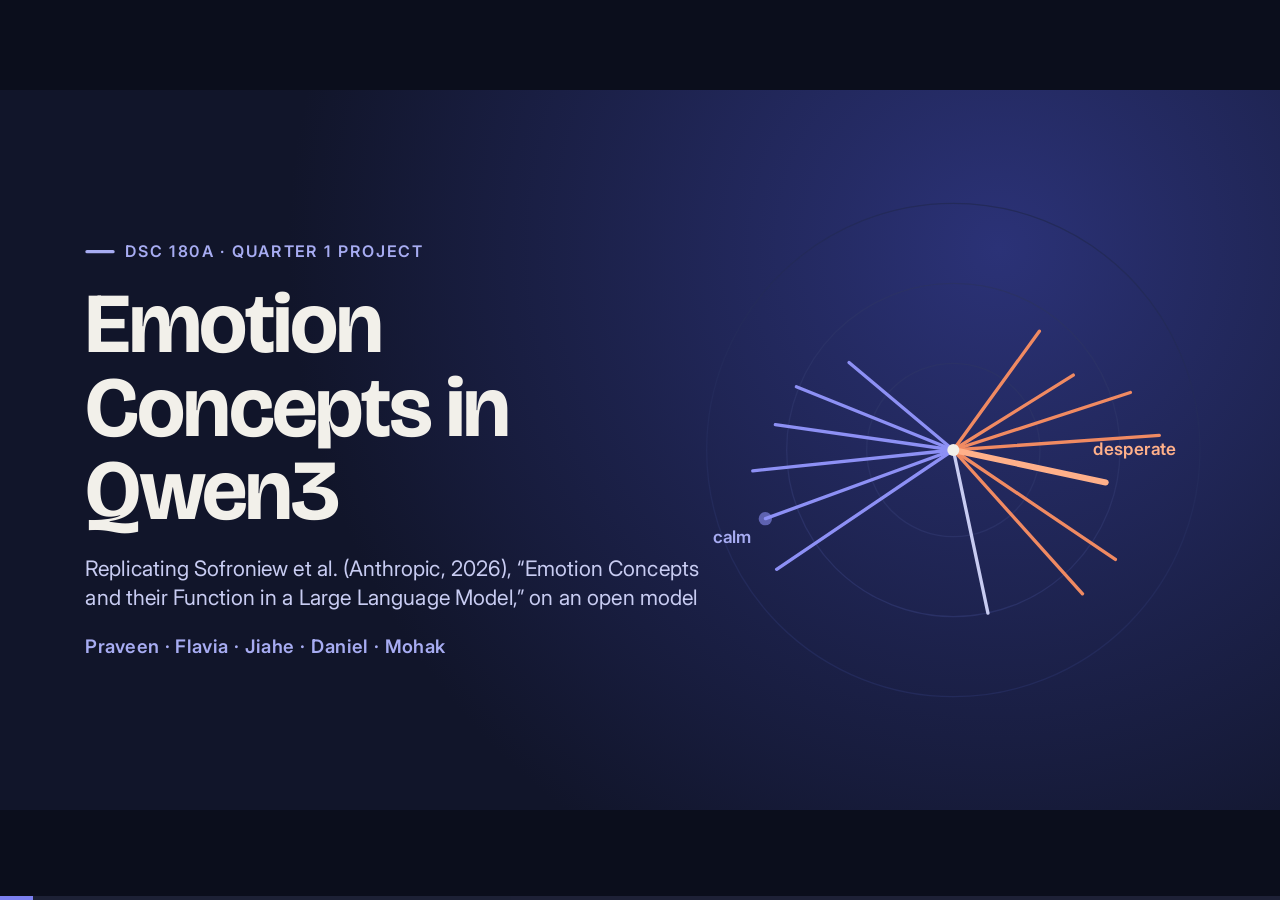
==== commit 904ea54b: "Match teammate slides to the presentation plan doc, add doc figures, index overview Co-Authored-By: " ====
--- a/index.html
+++ b/index.html
@@ -8,8 +8,8 @@
 <link rel="preconnect" href="https://fonts.googleapis.com">
 <link rel="preconnect" href="https://fonts.gstatic.com" crossorigin>
 <link rel="stylesheet" href="https://fonts.googleapis.com/css2?family=Bricolage+Grotesque:wght@400..800&family=Inter:wght@400;500;600;700&display=swap">
-<link rel="stylesheet" href="css/deck.css">
-<link rel="stylesheet" href="css/stage.css">
+<link rel="stylesheet" href="css/deck.css?v=3">
+<link rel="stylesheet" href="css/stage.css?v=3">
 </head>
 <body>
 <main class="deck">
@@ -47,80 +47,58 @@
 </section>
 
 <section id="team" data-transition="push">
-<div class="head"><div class="tag"><div class="bar"></div><p class="eyebrow">Overview</p></div>
-<h2 class="title rise">Five parts, one model, one question</h2></div>
-<div class="cols three">
-<div class="card rise" style="--i:1"><p class="k">01 · Praveen</p><h3>Dataset and vectors</h3><p class="t">§1.1, App. §6.5. Generate and inspect 1,120 stories; extract activations; one vector per emotion per block.</p></div>
-<div class="card rise" style="--i:2"><p class="k">02 · Flavia</p><h3>Validation</h3><p class="t">§1.2. Do the vectors detect the right emotion on unseen topics, in chat, and as a scenario gets more dire?</p></div>
-<div class="card rise" style="--i:3"><p class="k">03 · Jiahe</p><h3>Geometry</h3><p class="t">§2.1. Cosine similarities and PCA: how the 14 emotion directions are arranged.</p></div>
-<div class="card rise" style="--i:4"><p class="k">04 · Daniel</p><h3>Context and position</h3><p class="t">§2.2. Negation, context changes, and the user’s emotion vs. the assistant’s reply.</p></div>
-<div class="card rise" style="--i:5"><p class="k">05 · Mohak</p><h3>Causal steering</h3><p class="t">App. §6.8. Add a vector while Qwen writes: does the writing follow?</p></div>
-<div class="card tint rise" style="--i:6"><p class="k">Shared setup</p><h3>Qwen3-8B</h3><p class="t">4-bit NF4 weights, FP16 compute, thinking off, 36 blocks, 4,096 numbers per token.</p></div>
-</div>
+<div class="head"><div class="tag"><div class="bar"></div><p class="eyebrow">Index</p></div>
+<h2 class="title rise">Overview</h2></div>
+<ol class="index">
+<li class="rise" style="--i:1"><span class="no">01</span><span class="sec">Introduction + Dataset and Emotion Vector Construction</span><span class="who">Praveen</span></li>
+<li class="rise" style="--i:2"><span class="no">02</span><span class="sec">Validation</span><span class="who">Flavia</span></li>
+<li class="rise" style="--i:3"><span class="no">03</span><span class="sec">Emotion Vector Geometry</span><span class="who">Jiahe</span></li>
+<li class="rise" style="--i:4"><span class="no">04</span><span class="sec">Context and Token Position</span><span class="who">Daniel</span></li>
+<li class="rise" style="--i:5"><span class="no">05</span><span class="sec">Causal steering</span><span class="who">Mohak</span></li>
+</ol>
+<p class="setup rise" style="--i:6"><b>Shared setup</b> · Model: Qwen/Qwen3-8B · Weight format: 4-bit NF4 · Compute dtype: FP16 · Batch size: 1 initially · Thinking: Disabled · Story length: Paper’s setting, tested on a small batch first</p>
 <div class="footer"><p>Overview</p><p class="pg"></p></div>
-<aside>Each part compares what the paper did and found with what we did, what we changed, and what we found. Detection comes first (Praveen, Flavia, Jiahe, Daniel); cause comes last (Mohak).</aside>
+<aside>Each part (compare paper &amp; our result): Paper’s: what the paper did &amp; their results. Our’s: what we did &amp; change → our results.</aside>
 </section>
 
 <section id="d1" class="dark divider" data-transition="push">
 <p class="num glow">01</p>
 <p class="who rise">Praveen</p>
-<h2 class="big rise" style="--i:1">Dataset and emotion vectors</h2>
-<p class="sub rise" style="--i:2">How the paper turns stories into emotion directions, and how we rebuilt them for Qwen3-8B.</p>
+<h2 class="big rise" style="--i:1">Introduction + Dataset and Emotion Vector Construction</h2>
 <aside>Section 1 of 5. Target: 4–5 minutes across six slides.</aside>
 </section>
 
 <section id="p1">
 <div class="head"><div class="tag"><div class="bar"></div><p class="eyebrow">Praveen · Introduction</p></div>
 <h2 class="title rise">Replicating “Emotion Concepts and their Function in a Large Language Model”</h2></div>
-<div class="cols">
-<ul class="pts rise" style="--i:1">
-<li>Original paper: Sofroniew et al. (Anthropic, 2026), studying Claude Sonnet 4.5</li>
-<li>Central question: do internal emotion representations help explain, and causally influence, the model’s behavior?</li>
-<li>Our replication: investigate these representations in Qwen3-8B</li>
-<li>“Functional emotions” describes effects on behavior, not evidence of subjective feelings</li>
-</ul>
-<div class="col">
-<div class="card rise" style="--i:2"><p class="k">Detect</p><h3>Is the emotion represented?</h3><p class="t">Read the model’s internal state while it processes text, and check whether a direction tracks the emotion.</p></div>
-<div class="card tint rise" style="--i:3"><p class="k">Cause</p><h3>Does the representation do anything?</h3><p class="t">Change that internal state and watch whether the model’s output changes the same way.</p></div>
-</div>
-</div>
-<div class="footer"><p>01 · Dataset and emotion vectors</p><p class="pg"></p></div>
+<ul class="pts rise" style="--i:1;font-size:36px;"><li>Original paper: Sofroniew et al. (Anthropic, 2026), studying Claude Sonnet 4.5</li><li>Central question: Do internal emotion representations help explain – and causally influence – the model’s behavior?</li><li>Our replication: Investigate these representations in Qwen3-8B</li><li>“Functional emotions” describes effects on behavior – not evidence of subjective feelings</li></ul>
+<div class="footer"><p>01 · Introduction + Dataset and Emotion Vector Construction</p><p class="pg"></p></div>
 <aside>Praveen, slide 1 of 6.</aside>
 </section>
 
 <section id="p2">
 <div class="head"><div class="tag"><div class="bar"></div><p class="eyebrow">Praveen · The paper’s data</p></div>
 <h2 class="title rise">The paper generates stories that convey an emotion without naming it</h2></div>
-<div class="stats">
-<div class="stat rise" style="--i:1"><p class="n">171</p><p class="l">emotions</p></div>
-<div class="stat rise" style="--i:2"><p class="n">100</p><p class="l">topics, 12 stories each per emotion</p></div>
-<div class="stat rise" style="--i:3"><p class="n">205,200</p><p class="l">stories, written by Claude Sonnet 4.5</p></div>
-</div>
-<ul class="pts rise" style="--i:4">
-<li>Each story follows a character experiencing the specified emotion</li>
-<li>Prompts prohibit the emotion word and direct synonyms; the emotion is expressed through actions, dialogue, thoughts and context</li>
-<li>The authors manually inspected 10 random stories for each of 30 emotions</li>
-</ul>
-<div class="footer"><p>01 · Dataset and emotion vectors</p><p class="pg"></p></div>
+<ul class="pts rise" style="--i:1;font-size:36px;"><li>Claude Sonnet 4.5 generated 171 emotions × 100 topics × 12 stories</li><li>Each story follows a character experiencing the specified emotion</li><li>Prompts prohibit the emotion word and direct synonyms; emotion is expressed through actions, dialogue, thoughts, and context</li><li>Authors manually inspected 10 random stories for each of 30 emotions</li></ul>
+<div class="footer"><p>01 · Introduction + Dataset and Emotion Vector Construction</p><p class="pg"></p></div>
 <aside>Praveen, slide 2 of 6.</aside>
 </section>
 
 <section id="p3">
 <div class="head"><div class="tag"><div class="bar"></div><p class="eyebrow">Praveen · The paper’s method</p></div>
 <h2 class="title rise">The paper turns story activations into emotion directions</h2></div>
-<div class="cols">
-<ol class="pts rise" style="--i:1">
-<li><b>Summarize each story:</b> average the residual activations from the 50th token onward, separately at each layer</li>
-<li><b>Average by emotion:</b> combine story representations that share the same intended emotion</li>
-<li><b>Mean-center:</b> subtract the mean across emotion groups, to keep what distinguishes each emotion</li>
-<li><b>Reduce confounds:</b> remove neutral-transcript PCs explaining 50% of neutral activation variance. This step is in the paper but not yet in our replication</li>
-</ol>
-<div class="fig zoom" style="--i:2">
-<video class="screen" src="video/emotion_vector.mp4" muted playsinline preload="auto" aria-label="Animation: training stories as dots grouped by emotion, each emotion's average, the center, the emotion vectors from the center, and a held-out story scored along each vector" style="width:764px; height:430px;"></video>
-<p class="cap">Each dot = one training story at block 23 (4 of the 14 emotions shown). Emotion average − center = that emotion’s vector; a new story is scored by how far it points along each one.</p>
-</div>
-</div>
-<div class="footer"><p>01 · Dataset and emotion vectors</p><p class="pg"></p></div>
+<div class="cols" style="grid-template-columns:1fr 760px; gap:44px; align-items:start;">
+<ul class="pts rise" style="--i:1;font-size:27px;"><li><b>Summarize each story:</b> average residual activations from the 50th token onward, separately at each layer</li><li><b>Average by emotion:</b> combine story representations sharing the same intended emotion</li><li><b>Mean-center:</b> subtract the mean across emotion groups to emphasize what distinguishes each emotion</li><li><b>Reduce confounds:</b> remove neutral-transcript PCs explaining 50% of neutral activation variance. This final step is in the paper but not our current replication</li></ul>
+<div class="col" style="gap:18px; align-items:center;">
+<div class="fig zoom" style="--i:2; align-items:center;">
+<img src="img/vector_construction.png" alt="Pool each story (residual activations, token 50 onward) → average by emotion (one mean per emotion at each layer) → mean-center (subtract the mean across emotions); paper: remove neutral PCs (components explaining 50% of neutral variance)" style="width:720px; height:auto; object-fit:contain;">
+</div>
+<div class="fig zoom" style="--i:3; align-items:center;">
+<video class="screen" src="video/emotion_vector.mp4" muted playsinline preload="auto" aria-label="Animation: training stories grouped by emotion, each emotion’s average, the center, and the emotion vectors from the center" style="width:560px; height:315px;"></video>
+</div>
+</div>
+</div>
+<div class="footer"><p>01 · Introduction + Dataset and Emotion Vector Construction</p><p class="pg"></p></div>
 <aside>Praveen, slide 3 of 6.</aside>
 </section>
 
@@ -128,13 +106,7 @@
 <div class="head"><div class="tag"><div class="bar"></div><p class="eyebrow">Praveen · Our data</p></div>
 <h2 class="title rise">We generated 1,120 Qwen stories and reserved entire topics for evaluation</h2></div>
 <div class="cols">
-<ul class="pts rise" style="--i:1">
-<li>14 emotions × 20 shared topics × 4 stories = 1,120 stories, generated by Qwen3-8B</li>
-<li>Every emotion uses the same topics, reducing topic-label confounding</li>
-<li>Vectors use training stories only; validation and test topics are new situations for downstream evaluation</li>
-<li>Automated checks cover formatting, listed emotion terms, duplicates and truncation, plus manual review per emotion</li>
-</ul>
-<div class="col">
+<ul class="pts rise" style="--i:1;"><li>14 emotions × 20 shared topics × 4 stories = 1,120 stories, generated by Qwen3-8B</li><li>Every emotion uses the same topics, reducing topic-label confounding</li><li>Vectors use training stories only; validation and test topics provide new situations for downstream evaluation</li><li>Automated checks cover formatting, listed emotion terms, duplicates, and truncation. Also included manual reviews per emotion</li></ul>
 <div class="card rise" style="--i:2">
 <table class="tbl">
 <tr><th style="width:34%">Split</th><th style="width:36%">Topic IDs</th><th style="width:30%; text-align:right">Stories</th></tr>
@@ -143,64 +115,50 @@
 <tr><td>Test</td><td>17–19</td><td style="text-align:right">168</td></tr>
 </table>
 </div>
-<p class="small rise" style="--i:3">784 = 14 training topics × 14 emotions × 4 stories, so 56 training stories per emotion.</p>
-</div>
-</div>
-<div class="footer"><p>01 · Dataset and emotion vectors</p><p class="pg"></p></div>
+</div>
+<div class="footer"><p>01 · Introduction + Dataset and Emotion Vector Construction</p><p class="pg"></p></div>
 <aside>Praveen, slide 4 of 6.</aside>
 </section>
 
 <section id="p5">
 <div class="head"><div class="tag"><div class="bar"></div><p class="eyebrow">Praveen · Extraction</p></div>
 <h2 class="title rise">We observe Qwen’s internal representations without changing its weights</h2></div>
-<div class="cols">
-<ul class="pts rise" style="--i:1">
-<li>Qwen3-8B loaded with 4-bit NF4 weights on a T4 GPU</li>
-<li>Input is plain story text only: no emotion label, topic or generation instructions</li>
-<li>Hooks observe all 36 decoder-block outputs; averaging tokens 50 onward gives 4,096 numbers per story, per block</li>
-<li>Earlier tokens still provide context. Extraction is forward passes only, with no training or weight updates; smoke checks verify shapes, finite values and unchanged model output</li>
-</ul>
-<div class="ph zoom" style="--i:2; height:600px;"><p class="t">activation_extraction.png</p><p class="s">[figure placeholder]</p></div>
-</div>
-<div class="footer"><p>01 · Dataset and emotion vectors</p><p class="pg"></p></div>
+<div class="cols" style="grid-template-columns:1fr 820px; gap:44px; align-items:center;">
+<ul class="pts rise" style="--i:1;"><li>Qwen3-8B loaded with 4-bit NF4 weights on a T4 GPU</li><li>Input contains plain story text only – no emotion label, topic, or generation instructions</li><li>Hooks observe all 36 decoder-block outputs; averaging tokens 50 onward produces 4,096 numbers per story, per block</li><li>Earlier tokens still provide context. Extraction uses forward passes with no training or weight updates; smoke checks verify shapes, finite values, and unchanged model output</li></ul>
+<div class="fig zoom" style="--i:2; align-items:center;">
+<img src="img/activation_extraction.png" alt="Story text only (no emotion label, no chat wrapper) → Qwen3-8B (36 decoder blocks, 4-bit NF4 weights) → observe block outputs (hooks, forward pass, no weight updates); token pooling at each block: tokens 50 to T averaged into 4,096 numbers per story, per block" style="width:780px; height:auto; object-fit:contain;">
+</div>
+</div>
+<div class="footer"><p>01 · Introduction + Dataset and Emotion Vector Construction</p><p class="pg"></p></div>
 <aside>Praveen, slide 5 of 6.</aside>
 </section>
 
 <section id="p6">
 <div class="head"><div class="tag"><div class="bar"></div><p class="eyebrow">Praveen · Output</p></div>
 <h2 class="title rise">We exported candidate emotion directions for downstream testing</h2></div>
-<div class="stats">
-<div class="stat rise" style="--i:1"><p class="n">56</p><p class="l">training stories averaged per emotion, then centered on the 14-emotion mean</p></div>
-<div class="stat rise" style="--i:2"><p class="n">14 × 36</p><p class="l">vectors: one per emotion per block, 4,096 numbers each</p></div>
-<div class="stat rise" style="--i:3"><p class="n">23</p><p class="l">initial reference block, near two-thirds of the depth</p></div>
-</div>
-<ul class="pts rise" style="--i:4">
-<li>Exported story activations: (1120, 36, 4096); raw and unit emotion vectors: (14, 36, 4096)</li>
-<li>All blocks are available, so later parts can test any layer</li>
-<li>Differences from the paper: a smaller dataset, Qwen with NF4 quantization, and no neutral-PC correction. Constructing vectors alone does not establish generalization or causality</li>
-</ul>
-<div class="footer"><p>01 · Dataset and emotion vectors</p><p class="pg"></p></div>
-<aside>Praveen, slide 6 of 6. Hand-off: the next two questions are whether these vectors generalize (Flavia) and whether they cause behavior (Mohak).</aside>
+<ul class="pts rise" style="--i:1;font-size:36px;"><li>Average 56 training stories per emotion, then subtract the mean across the 14 emotion groups</li><li>Exported story activations: (1120, 36, 4096); raw and unit emotion vectors: (14, 36, 4096)</li><li>All blocks are available; block 23 is the initial reference near two-thirds depth.</li><li>Differences from paper: smaller dataset, Qwen with NF4 quantization, and no neutral-PC correction. Constructing vectors alone does not establish generalization or causality</li></ul>
+<div class="footer"><p>01 · Introduction + Dataset and Emotion Vector Construction</p><p class="pg"></p></div>
+<aside>Praveen, slide 6 of 6.</aside>
 </section>
 
 <section id="d2" class="dark divider" data-transition="push">
 <p class="num glow">02</p>
 <p class="who rise">Flavia</p>
-<h2 class="big rise" style="--i:1">Validation and generalization</h2>
-<p class="sub rise" style="--i:2">Do the vectors detect emotion, or just the stories, topics and words they were built from?</p>
+<h2 class="big rise" style="--i:1">Validation</h2>
 <aside>Section 2 of 5.</aside>
 </section>
 
 <section id="f1">
 <div class="head"><div class="tag"><div class="bar"></div><p class="eyebrow">Flavia · The question</p></div>
 <h2 class="title rise">Before steering, we checked that the vectors really track emotion</h2></div>
-<p class="lede rise" style="--i:1">Three tests, each further from the training stories. All three only read the model (detection); whether the vectors cause behavior is the steering section’s question.</p>
-<div class="cols three">
-<div class="card rise" style="--i:2"><p class="k">A</p><h3>Unseen story topics</h3><p class="t">Score stories about situations the vectors never saw: topics 14–19.</p></div>
-<div class="card rise" style="--i:3"><p class="k">B</p><h3>Chat messages</h3><p class="t">Messages that imply an emotion without naming it, read where Qwen is about to answer.</p></div>
-<div class="card rise" style="--i:4"><p class="k">C</p><h3>Only a number changes</h3><p class="t">The same scenario with one number made more dire: does the reading follow the stakes?</p></div>
-</div>
-<p class="small rise" style="--i:5">Further from the training stories →</p>
+<ul class="pts rise" style="--i:1;font-size:36px;"><li>Do the vectors detect emotion, or just the stories, topics and words they were built from?</li><li>Three tests, each further from the training stories: A unseen story topics → B chat messages that imply an emotion → C only a number changes.</li><li>All three only read the model (detection); causing behavior is the steering section’s question.</li></ul>
+<div class="flow rise" style="--i:2">
+<div class="card"><p class="k">A</p><p class="t">unseen story topics</p></div>
+<p class="arrow">→</p>
+<div class="card"><p class="k">B</p><p class="t">chat messages that imply an emotion</p></div>
+<p class="arrow">→</p>
+<div class="card"><p class="k">C</p><p class="t">only a number changes</p></div>
+</div>
 <div class="footer"><p>02 · Validation</p><p class="pg"></p></div>
 <aside>Flavia, slide 1 of 7.</aside>
 </section>
@@ -208,25 +166,21 @@
 <section id="f2" class="alt">
 <div class="head"><div class="tag"><div class="bar"></div><p class="eyebrow">Flavia · What the paper did</p></div>
 <h2 class="title rise">The paper validated its vectors mostly by inspection, without accuracy numbers</h2></div>
-<div class="cols">
-<ul class="pts rise" style="--i:1">
-<li>Claude Sonnet 4.5, 171 emotions, vectors read about two-thirds deep</li>
-<li>Four checks: top-scoring passages in large text datasets, the words each vector promotes, 12 implied-emotion prompts, and number-varied prompts</li>
-<li>Results shown qualitatively: a “strong diagonal” heatmap and trend plots, with no accuracy scores and no shuffled control</li>
-</ul>
-<div class="card tint rise" style="--i:2"><p class="k">What we do differently</p><h3>Numbers and a control</h3><p class="t">We replicate the prompt tests (our B and C), add a held-out story test with accuracy numbers (A), and compare against shuffled-label “fake” vectors. We skip the dataset sweep and the word check.</p></div>
-</div>
+<ul class="pts rise" style="--i:1;font-size:34px;"><li>Claude Sonnet 4.5, 171 emotions, vectors read about two-thirds deep.</li><li>Four checks: top-scoring passages in large text datasets, the words each vector promotes, 12 implied-emotion prompts, and number-varied prompts.</li><li>Results shown qualitatively: a “strong diagonal” heatmap and trend plots, with no accuracy scores and no shuffled control.</li><li>We replicate the prompt tests (our B and C), add a held-out story test (A), and skip the dataset sweep and word check.</li></ul>
 <div class="footer"><p>02 · Validation</p><p class="pg"></p></div>
-<aside>Flavia, slide 2 of 7. Figure option from the plan: paper Fig. 2, small.</aside>
+<aside>Flavia, slide 2 of 7.</aside>
 </section>
 
 <section id="f3">
 <div class="head"><div class="tag"><div class="bar"></div><p class="eyebrow">Flavia · Part A</p></div>
 <h2 class="title rise">Part A tests stories about topics the vectors never saw</h2></div>
-<div class="cols three">
-<div class="card rise" style="--i:1"><p class="k">Setup</p><h3>Train vs. held out</h3><p class="t">Vectors built from topics 0–13 (784 stories); scored on validation topics 14–16 (168) and test topics 17–19 (168). The test set is used only at blocks chosen on validation.</p></div>
-<div class="card rise" style="--i:2"><p class="k">Metrics</p><h3>Top-1 and AUROC</h3><p class="t">Top-1: is the highest-scoring of the 14 vectors the right emotion? Chance is 7%. AUROC: how often a story of that emotion outscores another emotion’s story on that vector; 0.5 is a coin flip.</p></div>
-<div class="card tint rise" style="--i:3"><p class="k">Control</p><h3>500 fake vectors</h3><p class="t">Built from scrambled labels, to show what “no real emotion signal” looks like.</p></div>
+<ul class="pts rise" style="--i:1;"><li>Vectors built from topics 0–13 (784 stories); scored on validation topics 14–16 (168 stories) and test topics 17–19 (168 stories), the test set only at blocks chosen on validation.</li><li>Top-1: is the highest-scoring of the 14 vectors the right emotion? Chance is 7%.</li><li>AUROC: how often a story of that emotion outscores another emotion’s story on that vector. 0.5 is a coin flip.</li><li>Fake (shuffled-label) vectors: built 500 times from scrambled labels, to show what “no real emotion signal” looks like.</li></ul>
+<div class="flow rise" style="--i:2">
+<div class="card"><p class="t">train topics</p></div>
+<p class="arrow">→</p>
+<div class="card"><p class="t">vectors</p></div>
+<p class="arrow">→</p>
+<div class="card"><p class="t">held-out topics</p></div>
 </div>
 <div class="footer"><p>02 · Validation</p><p class="pg"></p></div>
 <aside>Flavia, slide 3 of 7.</aside>
@@ -235,307 +189,179 @@
 <section id="f4">
 <div class="head"><div class="tag"><div class="bar"></div><p class="eyebrow">Flavia · Part A results</p></div>
 <h2 class="title rise">The vectors beat chance and every fake vector on unseen topics</h2></div>
-<div class="cols">
-<div class="col">
-<div class="stats" style="grid-template-columns:1fr 1fr;">
-<div class="stat rise" style="--i:1"><p class="n">29%</p><p class="l">top-1 at block 23, validation (49/168)</p></div>
-<div class="stat rise" style="--i:2"><p class="n">23%</p><p class="l">top-1 at block 23, test (39/168)</p></div>
-<div class="stat rise" style="--i:3"><p class="n coral">7%</p><p class="l">chance; 95% of fake vectors score 12% or less</p></div>
-<div class="stat rise" style="--i:4"><p class="n">0.80</p><p class="l">average AUROC, on both validation and test</p></div>
-</div>
-<ul class="pts small rise" style="--i:5">
-<li>Real vectors beat every fake at all 36 blocks (p = 0.002, the smallest possible with 500 shuffles)</li>
-<li>Block 23 is a good choice: accuracy peaks at block 21 (32%); 21 and 23 are within noise and tie on test</li>
-</ul>
-</div>
-<div class="ph zoom" style="--i:2; height:600px;"><p class="t">v2_1_headline_real_vs_baselines.png</p><p class="s">[figure placeholder]</p></div>
-</div>
+<ul class="pts rise" style="--i:1;font-size:34px;"><li>Top-1 at block 23: 29% validation (49/168), 23% test (39/168). Chance is 7%; 95% of fake vectors score 12% or less.</li><li>The real vectors beat every fake at all 36 blocks (p = 0.002, the smallest possible with 500 shuffles).</li><li>Average AUROC is 0.80 on both validation and test.</li><li>Block 23 is a good choice: accuracy peaks at block 21 (32%), and 21 and 23 are within noise and tie on test.</li></ul>
 <div class="footer"><p>02 · Validation</p><p class="pg"></p></div>
 <aside>Flavia, slide 4 of 7.</aside>
 </section>
 
 <section id="f5">
 <div class="head"><div class="tag"><div class="bar"></div><p class="eyebrow">Flavia · Per emotion</p></div>
-<h2 class="title rise">Desperate and calm both pass; positive vs. negative is stronger than fine distinctions</h2></div>
-<div class="cols" style="grid-template-columns:1000px 1fr;">
-<ul class="pts small tight rise" style="--i:1">
-<li>On test stories, desperate wins 79% of comparisons on its own vector and calm wins 86%. 12 of 14 vectors beat their fake baseline (8 of 14 after correcting for 14 tests); frustrated and hopeful don’t</li>
-<li>Mistakes stay on the same side: 11% flip between positive and negative, against about 50% for random errors. Desperate vs. positive emotions scores 0.98, but vs. other negative emotions only 0.71 (exploratory)</li>
-<li>Fits the paper: positive vs. negative is the main structure. New: the first held-out numbers for these vectors</li>
-<li>Caveats: the same model wrote and read the stories; labels aren’t human-checked; only 12 stories per emotion per split</li>
-</ul>
-<div class="ph zoom" style="--i:2; height:560px;"><p class="t">v2_3_emotions_vs_fake_vectors.png</p><p class="s">[figure placeholder]</p></div>
-</div>
+<h2 class="title rise">Desperate and calm both pass, and the vectors capture positive versus negative more strongly than fine distinctions</h2></div>
+<ul class="pts rise" style="--i:1;font-size:32px;"><li>On test stories, desperate wins 79% of comparisons on its own vector and calm wins 86%. 12 of 14 vectors beat their fake baseline (8 of 14 after correcting for 14 tests); frustrated and hopeful don’t.</li><li>Mistakes stay on the same side: 11% flip between positive and negative, against about 50% for random errors. Desperate versus positive emotions scores 0.98, but versus other negative emotions only 0.71 (exploratory).</li><li>Fits the paper: positive versus negative is the main structure. New: the first held-out numbers for these vectors.</li><li>Caveats: the same model wrote and read the stories; labels aren’t human-checked; there are only 12 stories per emotion per split.</li></ul>
 <div class="footer"><p>02 · Validation</p><p class="pg"></p></div>
 <aside>Flavia, slide 5 of 7.</aside>
 </section>
 
 <section id="f6">
-<div class="head"><div class="tag"><div class="bar"></div><p class="eyebrow">Flavia · Part B · results pending</p></div>
-<h2 class="title rise">Part B checks whether the vectors detect emotion in chat messages that never name it</h2></div>
-<div class="cols" style="grid-template-columns:1000px 1fr;">
-<div class="col">
-<div class="card rise" style="--i:1"><p class="k">Paper</p><p class="t">12 prompts and a heatmap with a “strong diagonal”, described qualitatively.</p></div>
-<div class="card tint rise" style="--i:2"><p class="k">Ours</p><p class="t">35 scenarios (2–3 per emotion), automatically checked against 101 banned emotion words, plus 20 neutral prompts as a baseline. Read at block 23 at the last token before Qwen would answer (the paper reads the “:” after “Assistant”).</p></div>
-<p class="small rise" style="--i:3">Measures: top-1 hit rate (chance 7%), top-3 (chance 21%), mean rank of the intended emotion (chance 7.5), and a heatmap.</p>
-</div>
-<div class="cols" style="gap:20px;">
-<div class="ph zoom" style="--i:2; height:420px;"><p class="t">Paper Fig. 2</p><p class="s">[figure placeholder]</p></div>
-<div class="ph zoom" style="--i:3; height:420px;"><p class="t">B_heatmap.png</p><p class="s">[pending]</p></div>
+<div class="head"><div class="tag"><div class="bar"></div><p class="eyebrow">Flavia · Part B</p></div>
+<h2 class="title rise">Part B checks whether the vectors detect emotion in chat messages that never name it <span class="pending">[pending]</span></h2></div>
+<div class="cols" style="grid-template-columns:1fr 640px; gap:44px; align-items:start;">
+<ul class="pts small tight rise" style="--i:1;"><li><b>Paper:</b> 12 prompts and a heatmap with a “strong diagonal”; described qualitatively.</li><li><b>Ours:</b><ul><li>35 scenarios (2–3 per emotion), automatically checked for 101 banned emotion words, plus 20 neutral prompts as a baseline.</li><li>Read at block 23 at the last token before Qwen would answer (the paper reads the “:” after “Assistant”).</li></ul></li><li><b>We’ll measure:</b> top-1 hit rate (chance 7%), top-3 (chance 21%), mean rank of the intended emotion (chance 7.5), and a heatmap. Results [pending].</li><li><b>Agreement looks like:</b> a clear diagonal and hit rates well above chance, with misses on near neighbors as in Part A.</li></ul>
+<div class="fig zoom" style="--i:2; align-items:center;">
+<img src="img/paper_fig2.png" alt="Paper Fig. 2: cosine similarity between emotion probes and model activations for scenarios associated with specific emotions without naming them; strong diagonal" style="width:600px; height:auto; object-fit:contain;">
+<p class="cap">Sofroniew et al. (2026), Fig. 2</p>
 </div>
 </div>
 <div class="footer"><p>02 · Validation</p><p class="pg"></p></div>
-<aside>Flavia, slide 6 of 7. Results pending. Agreement would look like a clear diagonal and hit rates well above chance, with misses on near neighbors as in Part A.</aside>
+<aside>Flavia, slide 6 of 7.</aside>
 </section>
 
 <section id="f7">
-<div class="head"><div class="tag"><div class="bar"></div><p class="eyebrow">Flavia · Part C · results pending</p></div>
-<h2 class="title rise">Part C checks whether scores follow how dire a situation is, not the number itself</h2></div>
-<div class="cols" style="grid-template-columns:1000px 1fr;">
-<div class="col">
-<div class="card rise" style="--i:1"><p class="k">Paper</p><p class="t">As the Tylenol dose rises, afraid goes up and calm goes down. Trends described, with no statistics and no number-only control.</p></div>
-<div class="card tint rise" style="--i:2"><p class="k">Ours</p><p class="t">6 templates × 10 values: Tylenol, dog missing, startup runway, “code failed the tests {X} times”, “rent is due in {X} days”, plus a grapes control. Spearman correlation, with expected directions written down before running.</p></div>
-<p class="small rise" style="--i:3">Even random directions can trend strongly (|ρ| up to 0.96), so a trend counts only if it beats the grapes control and flips direction like the paper’s.</p>
-</div>
-<div class="cols" style="gap:20px;">
-<div class="ph zoom" style="--i:2; height:420px;"><p class="t">Paper Fig. 3</p><p class="s">[figure placeholder]</p></div>
-<div class="ph zoom" style="--i:3; height:420px;"><p class="t">C_lines.png</p><p class="s">[pending]</p></div>
+<div class="head"><div class="tag"><div class="bar"></div><p class="eyebrow">Flavia · Part C</p></div>
+<h2 class="title rise">Part C checks whether scores follow how dire a situation is, not the number itself <span class="pending">[pending]</span></h2></div>
+<div class="cols" style="grid-template-columns:1fr 520px; gap:44px; align-items:start;">
+<ul class="pts small tight rise" style="--i:1;"><li><b>Paper:</b> for example, as the Tylenol dose rises, afraid goes up and calm goes down; trends were described, with no statistics and no number-only control.</li><li><b>Ours:</b><ul><li>6 templates × 10 values: Tylenol, dog missing, startup runway, “code failed the tests {X} times”, “rent is due in {X} days”, plus a grapes control.</li><li>Measured with Spearman correlation; expected directions written down before running.</li></ul></li><li>The code check found that even random directions can trend strongly (|rho| up to 0.96, including on grapes).</li><li>A trend only counts if it beats the grapes control and flips direction like the paper’s (afraid up with dose, down with runway). Results [pending].</li></ul>
+<div class="fig zoom" style="--i:2; align-items:center;">
+<img src="img/paper_fig3.png" alt="Paper Fig. 3: emotion probe activations vary with numerical quantities, e.g. afraid rises and calm falls as the Tylenol dose rises" style="width:auto; height:520px; object-fit:contain;">
+<p class="cap">Sofroniew et al. (2026), Fig. 3</p>
 </div>
 </div>
 <div class="footer"><p>02 · Validation</p><p class="pg"></p></div>
-<aside>Flavia, slide 7 of 7. Results pending. The code check found that even random directions can trend strongly (|rho| up to 0.96, including on grapes). A trend only counts if it beats the grapes control and flips direction like the paper’s: afraid up with dose, down with runway.</aside>
+<aside>Flavia, slide 7 of 7.</aside>
 </section>
 
 <section id="d3" class="dark divider" data-transition="push">
 <p class="num glow">03</p>
 <p class="who rise">Jiahe</p>
-<h2 class="big rise" style="--i:1">Emotion vector geometry</h2>
-<p class="sub rise" style="--i:2">Does the paper’s emotion structure appear in Qwen3-8B, and does it hold across layers?</p>
+<h2 class="big rise" style="--i:1">Emotion Vector Geometry</h2>
 <aside>Section 3 of 5.</aside>
 </section>
 
 <section id="j1">
 <div class="head"><div class="tag"><div class="bar"></div><p class="eyebrow">Jiahe · Emotion vector geometry</p></div>
-<h2 class="title rise">Does the paper’s emotion structure appear in Qwen3-8B?</h2></div>
-<ul class="pts rise" style="--i:1">
-<li>The paper found that language models have internal directions for emotions</li>
-<li>Our question: does the same structure appear in Qwen3-8B?</li>
-</ul>
-<div style="display:grid; grid-template-columns:1fr 1fr 1fr 1fr; gap:24px;">
-<div class="card rise" style="--i:2"><p class="k">Step 1</p><h3>Average</h3><p class="t">For each of 14 emotions, average the model’s activations on stories about that emotion.</p></div>
-<div class="card rise" style="--i:3"><p class="k">Step 2</p><h3>Subtract</h3><p class="t">Subtract the average across all 14, which leaves what is specific to each emotion.</p></div>
-<div class="card rise" style="--i:4"><p class="k">Step 3</p><h3>One vector each</h3><p class="t">One vector per emotion, taken at layer 23 of 36.</p></div>
-<div class="card tint rise" style="--i:5"><p class="k">Step 4</p><h3>Compare</h3><p class="t">Cosine similarity and PCA between the 14 vectors, then the same check at other layers.</p></div>
-</div>
-<div class="footer"><p>03 · Geometry</p><p class="pg"></p></div>
+<h2 class="title rise">Emotion Vector Geometry</h2></div>
+<ul class="pts rise" style="--i:1;font-size:34px;"><li>The paper found that language models have internal directions for emotions</li><li>Our question: does the same structure appear in Qwen3-8B?</li><li>For each of 14 emotions, I averaged the model’s activations on stories about that emotion</li><li>Then I subtracted the average across all 14, which leaves what is specific to each emotion</li><li>Result: one vector per emotion, taken at layer 23 of 36</li><li>Then I compared the vectors with cosine similarity and PCA, and checked other layers</li></ul>
+<div class="footer"><p>03 · Emotion Vector Geometry</p><p class="pg"></p></div>
 <aside>Jiahe, slide 1 of 4.</aside>
 </section>
 
 <section id="j2">
 <div class="head"><div class="tag"><div class="bar"></div><p class="eyebrow">Jiahe · Cosine similarity</p></div>
-<h2 class="title rise">Related emotions point together; positive and negative point apart</h2></div>
+<h2 class="title rise">Cosine Similarity</h2></div>
 <div class="cols figleft">
 <div class="fig zoom" style="--i:1; align-items:center;">
-<img src="img/geometry_cosine.png" alt="Cosine similarity heatmap of the 14 emotion vectors at layer 23: positive emotions point together and oppose the negative ones" style="width:560px; height:480px; object-fit:contain;">
-<p class="cap">Cosine similarity of the 14 emotion vectors (Qwen3-8B, layer 23).</p>
-</div>
-<div class="col">
-<div class="card tint rise" style="--i:2"><p class="k">Cosine similarity</p><p class="t">Do two vectors point the same way? +1 = same direction, 0 = unrelated, −1 = opposite.</p></div>
-<ul class="pts small tight rise" style="--i:3">
-<li><b>Red blocks:</b> happy, inspired and hopeful point together (about +0.6)</li>
-<li>Afraid and nervous are a tight pair (+0.64); angry, frustrated and desperate cluster</li>
-<li><b>Blue areas:</b> the positive and negative groups point in opposing directions (about −0.65)</li>
-</ul>
-<p class="lede rise" style="--i:4">The model was never told how emotions relate, yet it groups them roughly like people do.</p>
-</div>
-</div>
-<div class="footer"><p>03 · Geometry</p><p class="pg"></p></div>
+<img src="img/geometry_cosine.png" alt="Cosine similarity heatmap of the 14 emotion vectors at layer 23" style="width:560px; height:480px; object-fit:contain;">
+</div>
+<ul class="pts small rise" style="--i:2;"><li>Cosine similarity measures whether two vectors point the same way<ul><li>+1 = same direction, 0 = unrelated, −1 = opposite</li></ul></li><li>Red blocks: happy, inspired and hopeful point together (about +0.6)</li><li>Afraid and nervous are a tight pair (+0.64), and angry, frustrated and desperate cluster</li><li>Blue areas: the positive and negative groups point in opposing directions (about −0.65)</li><li>The model was never told how emotions relate, yet it groups them roughly like people do</li></ul>
+</div>
+<div class="footer"><p>03 · Emotion Vector Geometry</p><p class="pg"></p></div>
 <aside>Jiahe, slide 2 of 4.</aside>
 </section>
 
 <section id="j3" class="alt">
 <div class="head"><div class="tag"><div class="bar"></div><p class="eyebrow">Jiahe · PCA</p></div>
-<h2 class="title rise">Good versus bad is the biggest difference</h2></div>
+<h2 class="title rise">PCA</h2></div>
 <div class="cols figleft">
 <div class="fig zoom" style="--i:1; align-items:center;">
-<img src="img/geometry_pca.png" alt="PCA of the 14 emotion vectors: PC1 separates positive emotions on the left from negative emotions on the right; guilty and proud sit at the top of PC2, nervous and afraid at the bottom" style="width:592px; height:480px; object-fit:contain;">
-<p class="cap">PCA of the same 14 vectors (Qwen3-8B, layer 23).</p>
-</div>
-<div class="col">
-<p class="small rise" style="--i:2">The heatmap has 14 × 14 numbers. PCA gives a simpler picture: it squeezes 4,096 dimensions into 2 while keeping as much variation as possible.</p>
-<div class="stats" style="grid-template-columns:1fr 1fr;">
-<div class="stat rise" style="--i:3"><p class="n">45%</p><p class="l">PC1: positive emotions on the left, negative ones on the right</p></div>
-<div class="stat rise" style="--i:4"><p class="n coral">17%</p><p class="l">PC2: guilty and proud at the top, nervous and afraid at the bottom</p></div>
-</div>
-<ul class="pts small tight rise" style="--i:5">
-<li>PC2 has no clean meaning yet</li>
-<li>Matches the heatmap: emotions close together here were similar there</li>
-</ul>
-</div>
-</div>
-<div class="footer"><p>03 · Geometry</p><p class="pg"></p></div>
+<img src="img/geometry_pca.png" alt="PCA of the 14 emotion vectors at layer 23" style="width:592px; height:480px; object-fit:contain;">
+</div>
+<ul class="pts small rise" style="--i:2;"><li>The heatmap has 14 × 14 numbers, so PCA gives a simpler picture</li><li>PCA squeezes 4096 dimensions into 2 while keeping as much variation as possible</li><li>PC1 (45% of variance) separates positive emotions on the left from negative ones on the right<ul><li>So the biggest difference in the emotion space is good versus bad</li></ul></li><li>PC2 (17%): guilty and proud at the top, nervous and afraid at the bottom<ul><li>I can’t give it a clean meaning yet</li></ul></li><li>Matches the heatmap: emotions close together here were similar there</li></ul>
+</div>
+<div class="footer"><p>03 · Emotion Vector Geometry</p><p class="pg"></p></div>
 <aside>Jiahe, slide 3 of 4.</aside>
 </section>
 
 <section id="j4">
 <div class="head"><div class="tag"><div class="bar"></div><p class="eyebrow">Jiahe · Across layers</p></div>
-<h2 class="title rise">The structure forms early and stays stable</h2></div>
-<div class="cols">
-<div class="col">
-<p class="small rise" style="--i:1">Does this only work at layer 23? Compare the geometry at every layer.</p>
-<div class="stats" style="grid-template-columns:1fr 1fr;">
-<div class="stat rise" style="--i:2"><p class="n">≥ 0.94</p><p class="l">correlation between layer 23 and every layer from 6 to 35</p></div>
-<div class="stat rise" style="--i:3"><p class="n">26%</p><p class="l">held-out stories where the vectors pick the right emotion (chance: 7%)</p></div>
-</div>
-<ul class="pts small tight rise" style="--i:4">
-
-<li>Held-out accuracy: a real signal, but not a strong classifier</li>
-</ul>
-<div class="card rise" style="--i:5"><p class="k coral">Limits</p>
-<ul class="pts small tight"><li>Qwen3-8B, not Claude, so numbers won’t match the paper</li><li>The paper’s neutral-text correction is not implemented</li><li>Story labels are not human-checked</li></ul></div>
-</div>
-<div class="ph zoom" style="--i:2; height:560px;"><p class="t">fig5_layer_geometry.png</p><p class="s">[figure placeholder]</p></div>
-</div>
-<div class="footer"><p>03 · Geometry</p><p class="pg"></p></div>
+<h2 class="title rise">Does It Hold Across Layers?</h2></div>
+<ul class="pts tight rise" style="--i:1;"><li><b>Question:</b> does this only work at layer 23?</li><li>I compared the geometry at every layer<ul><li>Layer 23 correlates 0.94 or higher with layers 6–35</li><li>So the structure forms early and stays stable</li></ul></li><li><b>Held-out stories:</b> the vectors pick the right emotion 26% of the time against 7% by chance<ul><li>Real signal, but not a strong classifier</li></ul></li><li><b>Limits:</b><ul><li>Qwen3-8B, not Claude, so numbers won’t match the paper</li><li>Paper’s neutral-text correction not implemented</li><li>Story labels not human-checked</li></ul></li></ul>
+<div class="footer"><p>03 · Emotion Vector Geometry</p><p class="pg"></p></div>
 <aside>Jiahe, slide 4 of 4.</aside>
 </section>
 
 <section id="d4" class="dark divider" data-transition="push">
 <p class="num glow">04</p>
 <p class="who rise">Daniel</p>
-<h2 class="big rise" style="--i:1">Context and token position</h2>
-<p class="sub rise" style="--i:2">Do the vectors read meaning, or just emotion words? Negation, context changes, and the user’s emotion vs. the assistant’s reply, token by token.</p>
+<h2 class="big rise" style="--i:1">Context and Token Position</h2>
 <aside>Section 4 of 5.</aside>
 </section>
 
 <section id="dn1">
 <div class="head"><div class="tag"><div class="bar"></div><p class="eyebrow">Daniel · The question</p></div>
 <h2 class="title rise">Do the vectors read meaning, or just emotion words?</h2></div>
-<ul class="pts rise" style="--i:1">
-<li>Validation showed the vectors detect emotion in whole stories; here we ask what they track token by token</li>
-<li>Score at each token and block: activation, minus the same center as vector construction, dotted with each unit emotion vector</li>
-<li>Comparing the two prompts of a pair cancels offsets from prompt format, isolating the one change</li>
-</ul>
-<p class="small rise" style="--i:2">Three controlled prompt pairs, each identical except for one element:</p>
-<div class="cols three">
-<div class="card rise" style="--i:3"><p class="k">A · Negation</p><h3>“…I am afraid.”<br>vs. “…I am not afraid.”</h3></div>
-<div class="card rise" style="--i:4"><p class="k">B · Context change</p><h3>“…the tumor has spread.”<br>vs. “…the tumor is gone.”</h3></div>
-<div class="card tint rise" style="--i:5"><p class="k">C · User vs. assistant</p><h3>A grieving user, then a fixed assistant reply</h3></div>
-</div>
-<div class="footer"><p>04 · Context and position</p><p class="pg"></p></div>
+<ul class="pts rise" style="--i:1;"><li>Validation showed the vectors detect emotion in whole stories; here we ask what they track token by token</li><li>Three controlled prompt pairs, each identical except for one element: A negation → B context change → C user vs assistant</li><li>Score at each token and block: activation, minus the same center as vector construction, dotted with each unit emotion vector</li><li>Comparing the two prompts of a pair cancels offsets from prompt format, isolating the one change</li></ul>
+<div class="card rise" style="--i:2">
+<table class="tbl">
+<tr><td style="width:24%">A negation</td><td>“…I am afraid.” vs “…I am not afraid.”</td></tr>
+<tr><td>B context change</td><td>“…the tumor has spread.” vs “…the tumor is gone.”</td></tr>
+<tr><td>C user vs assistant</td><td>User: “My dog died this morning… I can’t stop crying.”</td></tr>
+</table>
+</div>
+<div class="footer"><p>04 · Context and Token Position</p><p class="pg"></p></div>
 <aside>Daniel, slide 1 of 7.</aside>
 </section>
 
 <section id="dn2" class="alt">
 <div class="head"><div class="tag"><div class="bar"></div><p class="eyebrow">Daniel · What the paper did</p></div>
 <h2 class="title rise">The paper tracks emotion at every token, not just per passage</h2></div>
-<div class="cols three">
-<div class="card rise" style="--i:1"><p class="k">Paper · §2.2</p><h3>Token-level readings</h3><p class="t">Reads the vectors at individual tokens to see how emotion follows context. Tests negation, context changes, and whether the model separates the user’s emotion from its own response.</p></div>
-<div class="card tint rise" style="--i:2"><p class="k">Ours</p><h3>All three, replicated</h3><p class="t">One matched pair for each test, on Qwen3-8B at block 23.</p></div>
-<div class="card rise" style="--i:3"><p class="k coral">First token dropped</p><h3>An “attention sink”</h3><p class="t">The first token scores around ±1000, and those scores carry no meaning, so we leave it out.</p></div>
-</div>
-<div class="footer"><p>04 · Context and position</p><p class="pg"></p></div>
+<ul class="pts rise" style="--i:1;font-size:36px;"><li>Paper §2.2 reads vectors at individual tokens to see how emotion follows context</li><li>Tests negation, context changes, and whether the model separates the user’s emotion from its own response</li><li>We replicate all three with one matched pair each, on Qwen3-8B at block 23</li><li>We drop the first token: it acts as an “attention sink” with scores around ±1000 that carry no meaning</li></ul>
+<div class="footer"><p>04 · Context and Token Position</p><p class="pg"></p></div>
 <aside>Daniel, slide 2 of 7.</aside>
 </section>
 
 <section id="dn3">
 <div class="head"><div class="tag"><div class="bar"></div><p class="eyebrow">Daniel · A · Negation</p></div>
 <h2 class="title rise">Negation reverses the signal at the word “not”</h2></div>
-<div class="cols">
-<div class="col">
-<div class="card rise" style="--i:1"><p class="k">The pair</p><p class="t">“…I am afraid.” vs. “…I am not afraid.”</p></div>
-<div class="stats" style="grid-template-columns:1fr 1fr;">
-<div class="stat rise" style="--i:2"><p class="n">≈ +12.7</p><p class="l">final-token afraid, “I am afraid” (block 23)</p></div>
-<div class="stat rise" style="--i:3"><p class="n coral">≈ −8</p><p class="l">final-token afraid, “I am not afraid”</p></div>
-</div>
-<ul class="pts small tight rise" style="--i:4">
-<li>Calm moves the opposite way</li>
-<li>The drop happens at “not”: in the negated sentence, afraid barely rises at the word “afraid” itself</li>
-<li>Afraid also rises at “dark parking lot”, before any emotion word: the scene alone implies fear</li>
-</ul>
-</div>
-<div class="ph zoom" style="--i:2; height:600px;"><p class="t">negation_tokens.png</p><p class="s">[figure placeholder]</p></div>
-</div>
-<div class="footer"><p>04 · Context and position</p><p class="pg"></p></div>
+<div class="cols" style="grid-template-columns:1fr 1040px; gap:44px; align-items:center;">
+<ul class="pts small rise" style="--i:1;"><li>“…I am afraid.” vs “…I am not afraid.”</li><li>Final-token afraid: ≈ +12.7 vs ≈ −8 at block 23; calm moves the opposite way</li><li>The drop happens at “not”: in the negated sentence, afraid barely rises at the word “afraid” itself</li><li>afraid also rises at “dark parking lot”, before any emotion word – the scene alone implies fear</li></ul>
+<div class="fig zoom" style="--i:2; align-items:center;">
+<img src="img/negation_tokens.png" alt="Negation: afraid and calm score per token at block 23 for “I walked home alone through the dark parking lot, and I am afraid.” vs “… I am not afraid.”" style="width:1000px; height:auto; object-fit:contain;">
+</div>
+</div>
+<div class="footer"><p>04 · Context and Token Position</p><p class="pg"></p></div>
 <aside>Daniel, slide 3 of 7.</aside>
 </section>
 
 <section id="dn4">
 <div class="head"><div class="tag"><div class="bar"></div><p class="eyebrow">Daniel · B · Context change</p></div>
 <h2 class="title rise">Changing one outcome word flips the emotion</h2></div>
-<div class="cols">
-<div class="col">
-<div class="card rise" style="--i:1"><p class="k">The pair</p><p class="t">“…the tumor has spread.” vs. “…the tumor is gone.”</p></div>
-<div class="stats" style="grid-template-columns:1fr 1fr;">
-<div class="stat rise" style="--i:2"><p class="n coral">≈ −10.6</p><p class="l">happy for “spread”</p></div>
-<div class="stat rise" style="--i:3"><p class="n">≈ +4.2</p><p class="l">happy for “gone”</p></div>
-</div>
-<ul class="pts small tight rise" style="--i:4">
-<li>Scores are identical until the final words (same text), then split</li>
-<li>Afraid is lower for “gone”</li>
-<li>Read relatively: afraid sits below zero in both, a baseline shift from stories to short sentences that pair differences cancel</li>
-</ul>
-</div>
-<div class="ph zoom" style="--i:2; height:600px;"><p class="t">context_tokens.png</p><p class="s">[figure placeholder]</p></div>
-</div>
-<div class="footer"><p>04 · Context and position</p><p class="pg"></p></div>
+<ul class="pts rise" style="--i:1;font-size:36px;"><li>“…the tumor has spread.” vs “…the tumor is gone.”</li><li>Scores are identical until the final words (same text), then split</li><li>happy ≈ −10.6 for “spread” vs ≈ +4.2 for “gone”; afraid is lower for “gone”</li><li>Read relatively: afraid sits below zero in both, a baseline shift from stories to short sentences that pair differences cancel</li></ul>
+<div class="footer"><p>04 · Context and Token Position</p><p class="pg"></p></div>
 <aside>Daniel, slide 4 of 7.</aside>
 </section>
 
 <section id="dn5" class="alt">
 <div class="head"><div class="tag"><div class="bar"></div><p class="eyebrow">Daniel · Across blocks</p></div>
-<h2 class="title rise">The context-dependent emotion is built up in middle‑to‑late blocks</h2></div>
-<div class="cols">
-<div class="col">
-<div class="stats" style="grid-template-columns:1fr 1fr;">
-<div class="stat rise" style="--i:1"><p class="n coral">≈ 0</p><p class="l">pair contrast in blocks 0–5</p></div>
-<div class="stat rise" style="--i:2"><p class="n">≈ 82</p><p class="l">negation contrast, A − B, at block 35</p></div>
-</div>
-<ul class="pts small tight rise" style="--i:3">
-<li>Heatmaps show the afraid score for every block × token in each pair (our required deliverable)</li>
-<li>Contrast grows steadily with depth and is strongest late</li>
-<li>Early blocks track the literal words; later blocks combine them into meaning</li>
-<li>Block 23 (team reference) already shows the effect; the last block looks noisy, so we don’t over-read it</li>
-</ul>
-</div>
-<div class="ph zoom" style="--i:2; height:540px;"><p class="t">negation_heatmap.png</p><p class="s">[figure placeholder]</p></div>
-</div>
-<div class="footer"><p>04 · Context and position</p><p class="pg"></p></div>
+<h2 class="title rise">The context-dependent emotion is built up in middle-to-late blocks</h2></div>
+<div class="cols" style="grid-template-columns:1fr 1040px; gap:44px; align-items:center;">
+<ul class="pts small rise" style="--i:1;"><li>Heatmaps show the afraid score for every block × token in each pair (our required deliverable)</li><li>Contrast is near zero in blocks 0–5, grows steadily, and is strongest late (negation A − B ≈ 82 at block 35)</li><li>Early blocks track the literal words; later blocks combine them into meaning</li><li>Block 23 (team reference) already shows the effect; the last block looks noisy, so we don’t over-read it</li></ul>
+<div class="fig zoom" style="--i:2; align-items:center;">
+<img src="img/negation_heatmap.png" alt="Negation: afraid score by block and token for prompts A and B" style="width:1000px; height:auto; object-fit:contain;">
+</div>
+</div>
+<div class="footer"><p>04 · Context and Token Position</p><p class="pg"></p></div>
 <aside>Daniel, slide 5 of 7.</aside>
 </section>
 
 <section id="dn6">
 <div class="head"><div class="tag"><div class="bar"></div><p class="eyebrow">Daniel · C · User vs. assistant</p></div>
 <h2 class="title rise">The assistant doesn’t mirror the user’s grief</h2></div>
-<div class="cols">
-<div class="col">
-<div class="card rise" style="--i:1"><p class="k">The setup</p><p class="t">User: “My dog died this morning… I can’t stop crying.” The assistant reply is fixed in advance (not sampled), so the test is controlled.</p></div>
-<div class="cols" style="gap:20px;">
-<div class="card rise" style="--i:2"><p class="k coral">User turn</p><p class="t">Highest on guilty, desperate and frustrated; sad and angry positive</p></div>
-<div class="card tint rise" style="--i:3"><p class="k">Assistant turn</p><p class="t">Shifts to loving, proud and hopeful; sad and afraid go negative</p></div>
-</div>
-<ul class="pts small tight rise" style="--i:4">
-<li>Fits the paper: the model represents the user’s emotion separately from its own response</li>
-<li>Surprises: guilty stays high in both turns (possibly “sorry”), and calm isn’t elevated</li>
-</ul>
-</div>
-<div class="ph zoom" style="--i:2; height:600px;"><p class="t">user_vs_assistant.png</p><p class="s">[figure placeholder] · backup: chat_tokens.png</p></div>
-</div>
-<div class="footer"><p>04 · Context and position</p><p class="pg"></p></div>
+<div class="cols" style="grid-template-columns:1fr 800px; gap:44px; align-items:center;">
+<ul class="pts small rise" style="--i:1;"><li>User: “My dog died this morning… I can’t stop crying.” Assistant reply fixed in advance (not sampled), so the test is controlled</li><li>User turn scores highest on guilty, desperate and frustrated, with sad and angry positive</li><li>Assistant turn shifts to loving, proud and hopeful; sad and afraid go negative</li><li>Fits the paper: the model represents the user’s emotion separately from its own response. Surprises: guilty stays high in both turns (possibly “sorry”), and calm isn’t elevated</li></ul>
+<div class="fig zoom" style="--i:2; align-items:center;">
+<img src="img/user_vs_assistant.png" alt="Same conversation: user emotion vs assistant emotion, mean score at block 23 for each of the 14 emotions" style="width:760px; height:auto; object-fit:contain;">
+</div>
+</div>
+<div class="footer"><p>04 · Context and Token Position</p><p class="pg"></p></div>
 <aside>Daniel, slide 6 of 7.</aside>
 </section>
 
 <section id="dn7">
 <div class="head"><div class="tag"><div class="bar"></div><p class="eyebrow">Daniel · Takeaways</p></div>
 <h2 class="title rise">Takeaways and limits</h2></div>
-<div class="cols three">
-<div class="card rise" style="--i:1"><p class="k">Meaning, not words</p><h3>Vectors follow meaning</h3><p class="t">Negation, outcome changes, and speaker all move them in the expected direction.</p></div>
-<div class="card rise" style="--i:2"><p class="k">Through depth</p><h3>Assembled layer by layer</h3><p class="t">The signal is built up through depth and is strongest in later blocks.</p></div>
-<div class="card rise" style="--i:3"><p class="k coral">Limits</p><ul class="pts small tight"><li>One example per test (paraphrase check pending)</li><li>Vectors built on stories, tested on sentences and chat</li><li>4-bit quantization, one model</li></ul></div>
-</div>
-<p class="lede rise" style="--i:4">Detection only: whether these signals cause behavior is the steering section’s question.</p>
-<div class="footer"><p>04 · Context and position</p><p class="pg"></p></div>
-<aside>Daniel, slide 7 of 7. Hand-off: next is causal steering (Mohak).</aside>
+<ul class="pts rise" style="--i:1;font-size:36px;"><li>Vectors follow meaning: negation, outcome changes, and speaker all move them in the expected direction</li><li>Signal is assembled through depth, strongest in later blocks</li><li>Limits: one example per test (paraphrase check pending), vectors built on stories but tested on sentences and chat, 4-bit quantization, one model</li><li>Detection only; whether these signals cause behavior is the steering section’s question</li></ul>
+<div class="footer"><p>04 · Context and Token Position</p><p class="pg"></p></div>
+<aside>Daniel, slide 7 of 7.</aside>
 </section>
 
 <section id="d5" class="dark divider" data-transition="push">
@@ -789,6 +615,6 @@
 </section>
 </main>
 <div class="progress"><div class="progress-fill"></div></div>
-<script src="js/deck.js"></script>
+<script src="js/deck.js?v=3"></script>
 </body>
 </html>
--- a/css/deck.css
+++ b/css/deck.css
@@ -104,3 +104,24 @@
 section.dark .stat .l, section.dark .small { color: var(--mist); }
 .card .n { font-family: 'Bricolage Grotesque', Arial, sans-serif; font-weight: 700; font-size: 72px; line-height: 1; letter-spacing: -2px; color: var(--violet); }
 .card .n.coral { color: var(--coral); }
+
+/* nested bullets, pending tag */
+.pts ul { list-style: circle; padding-left: 34px; margin: 8px 0 0; }
+.pts ul li { margin-bottom: 6px; }
+.pts.tight ul li { margin-bottom: 4px; }
+.title .pending { font-size: 0.55em; font-weight: 500; letter-spacing: 0; color: var(--muted); white-space: nowrap; }
+
+/* step row: A → B → C */
+.flow { display: flex; align-items: stretch; gap: 20px; }
+.flow .card { flex: 1; justify-content: center; }
+.flow .arrow { align-self: center; font-size: 44px; color: var(--muted); }
+
+/* overview index */
+.index { list-style: none; padding: 0; margin: 8px 0 0; display: flex; flex-direction: column; }
+.index li { display: grid; grid-template-columns: 110px 1fr auto; align-items: baseline; gap: 28px; padding: 22px 0; border-bottom: 2px solid var(--line); }
+.index li:first-child { border-top: 2px solid var(--line); }
+.index .no { font-family: 'Bricolage Grotesque', Arial, sans-serif; font-weight: 700; font-size: 44px; color: var(--violet); }
+.index .sec { font-family: 'Bricolage Grotesque', Arial, sans-serif; font-weight: 600; font-size: 44px; line-height: 1.1; color: var(--ink); }
+.index .who { font-size: 28px; font-weight: 500; color: var(--muted); }
+.setup { margin-top: auto; font-size: 24px; line-height: 1.5; color: var(--muted); }
+.setup b { font-weight: 600; color: var(--ink); }
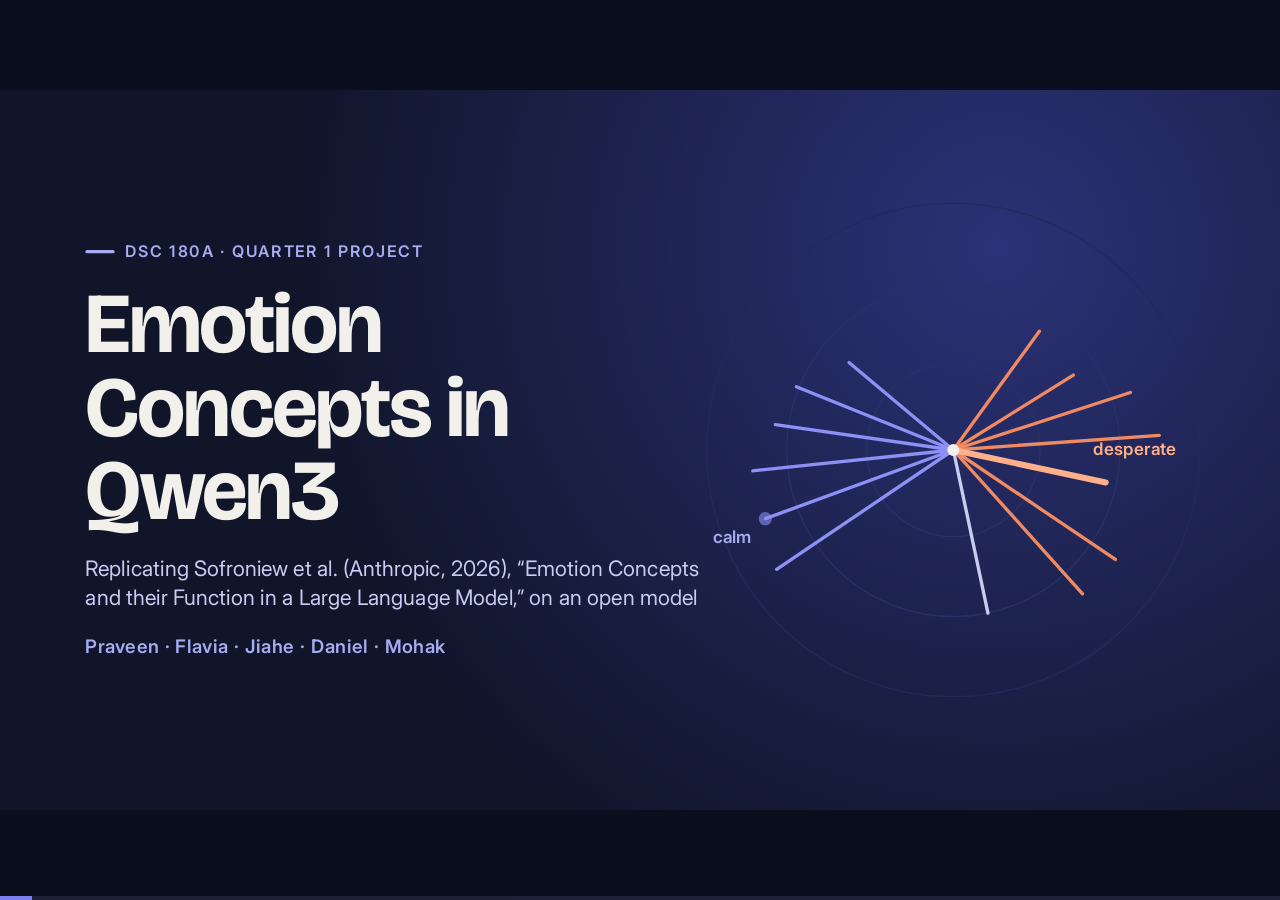
==== commit 9aeea438: "Add Daniel's summary slide with the depth contrast plot Co-Authored-By: Claude Opus 5.5 (1M context)" ====
--- a/index.html
+++ b/index.html
@@ -298,7 +298,7 @@
 </table>
 </div>
 <div class="footer"><p>04 · Context and Token Position</p><p class="pg"></p></div>
-<aside>Daniel, slide 1 of 7.</aside>
+<aside>Daniel, slide 1 of 8.</aside>
 </section>
 
 <section id="dn2" class="alt">
@@ -306,7 +306,7 @@
 <h2 class="title rise">The paper tracks emotion at every token, not just per passage</h2></div>
 <ul class="pts rise" style="--i:1;font-size:36px;"><li>Paper §2.2 reads vectors at individual tokens to see how emotion follows context</li><li>Tests negation, context changes, and whether the model separates the user’s emotion from its own response</li><li>We replicate all three with one matched pair each, on Qwen3-8B at block 23</li><li>We drop the first token: it acts as an “attention sink” with scores around ±1000 that carry no meaning</li></ul>
 <div class="footer"><p>04 · Context and Token Position</p><p class="pg"></p></div>
-<aside>Daniel, slide 2 of 7.</aside>
+<aside>Daniel, slide 2 of 8.</aside>
 </section>
 
 <section id="dn3">
@@ -319,7 +319,7 @@
 </div>
 </div>
 <div class="footer"><p>04 · Context and Token Position</p><p class="pg"></p></div>
-<aside>Daniel, slide 3 of 7.</aside>
+<aside>Daniel, slide 3 of 8.</aside>
 </section>
 
 <section id="dn4">
@@ -327,7 +327,7 @@
 <h2 class="title rise">Changing one outcome word flips the emotion</h2></div>
 <ul class="pts rise" style="--i:1;font-size:36px;"><li>“…the tumor has spread.” vs “…the tumor is gone.”</li><li>Scores are identical until the final words (same text), then split</li><li>happy ≈ −10.6 for “spread” vs ≈ +4.2 for “gone”; afraid is lower for “gone”</li><li>Read relatively: afraid sits below zero in both, a baseline shift from stories to short sentences that pair differences cancel</li></ul>
 <div class="footer"><p>04 · Context and Token Position</p><p class="pg"></p></div>
-<aside>Daniel, slide 4 of 7.</aside>
+<aside>Daniel, slide 4 of 8.</aside>
 </section>
 
 <section id="dn5" class="alt">
@@ -340,7 +340,7 @@
 </div>
 </div>
 <div class="footer"><p>04 · Context and Token Position</p><p class="pg"></p></div>
-<aside>Daniel, slide 5 of 7.</aside>
+<aside>Daniel, slide 5 of 8.</aside>
 </section>
 
 <section id="dn6">
@@ -353,7 +353,20 @@
 </div>
 </div>
 <div class="footer"><p>04 · Context and Token Position</p><p class="pg"></p></div>
-<aside>Daniel, slide 6 of 7.</aside>
+<aside>Daniel, slide 6 of 8.</aside>
+</section>
+
+<section id="dn-summary" class="alt">
+<div class="head"><div class="tag"><div class="bar"></div><p class="eyebrow">Daniel · Summary</p></div>
+<h2 class="title rise">Where the contrast emerges in depth</h2></div>
+<div class="cols" style="grid-template-columns:1fr 780px; gap:44px; align-items:start;">
+<ul class="pts small tight rise" style="--i:1; font-size:23px;"><li><b>Method:</b> matched prompt pairs differing in one element (§2.2); each token scored by projecting block activations onto the centered unit emotion vectors; first token excluded (attention-sink artifact).</li><li><b>Negation reverses the signal:</b> at block 23, final-token afraid ≈ 12.7 for “I am afraid” vs ≈ −8 for “I am not afraid”; the drop appears at “not”, not at “afraid”.</li><li><b>Context changes the signal:</b> in two sentences identical until the outcome, scores match until the final words, then diverge (happy ≈ −10.6 for “the tumor has spread” vs ≈ +4.2 for “the tumor is gone”).</li><li><b>Built up through depth:</b> contrast is near zero in blocks 0–5, grows steadily, and is strongest in late blocks (negation A − B ≈ 82 at block 35).</li><li><b>User vs assistant differ:</b> a grieving user’s turn scores highest on guilty, desperate, frustrated; the assistant’s reply shifts to loving, proud, hopeful, with negative sad and afraid.</li><li><b>Interpretation:</b> consistent with the paper — the model represents the user’s emotion separately from its own response.</li><li><b>Limitations:</b> single examples per test, story-to-chat format shift, 4-bit quantization.</li></ul>
+<div class="fig zoom" style="--i:2; align-items:center;">
+<img src="img/contrast_depth.png" alt="Where the contrast emerges in depth: A − B at the final token by block, for negation (afraid) and context (afraid); near zero through block 5, rising to about 82 for negation at block 35" style="width:740px; height:auto; object-fit:contain;">
+</div>
+</div>
+<div class="footer"><p>04 · Context and Token Position</p><p class="pg"></p></div>
+<aside>Daniel, slide 7 of 8.</aside>
 </section>
 
 <section id="dn7">
@@ -361,7 +374,7 @@
 <h2 class="title rise">Takeaways and limits</h2></div>
 <ul class="pts rise" style="--i:1;font-size:36px;"><li>Vectors follow meaning: negation, outcome changes, and speaker all move them in the expected direction</li><li>Signal is assembled through depth, strongest in later blocks</li><li>Limits: one example per test (paraphrase check pending), vectors built on stories but tested on sentences and chat, 4-bit quantization, one model</li><li>Detection only; whether these signals cause behavior is the steering section’s question</li></ul>
 <div class="footer"><p>04 · Context and Token Position</p><p class="pg"></p></div>
-<aside>Daniel, slide 7 of 7.</aside>
+<aside>Daniel, slide 8 of 8.</aside>
 </section>
 
 <section id="d5" class="dark divider" data-transition="push">
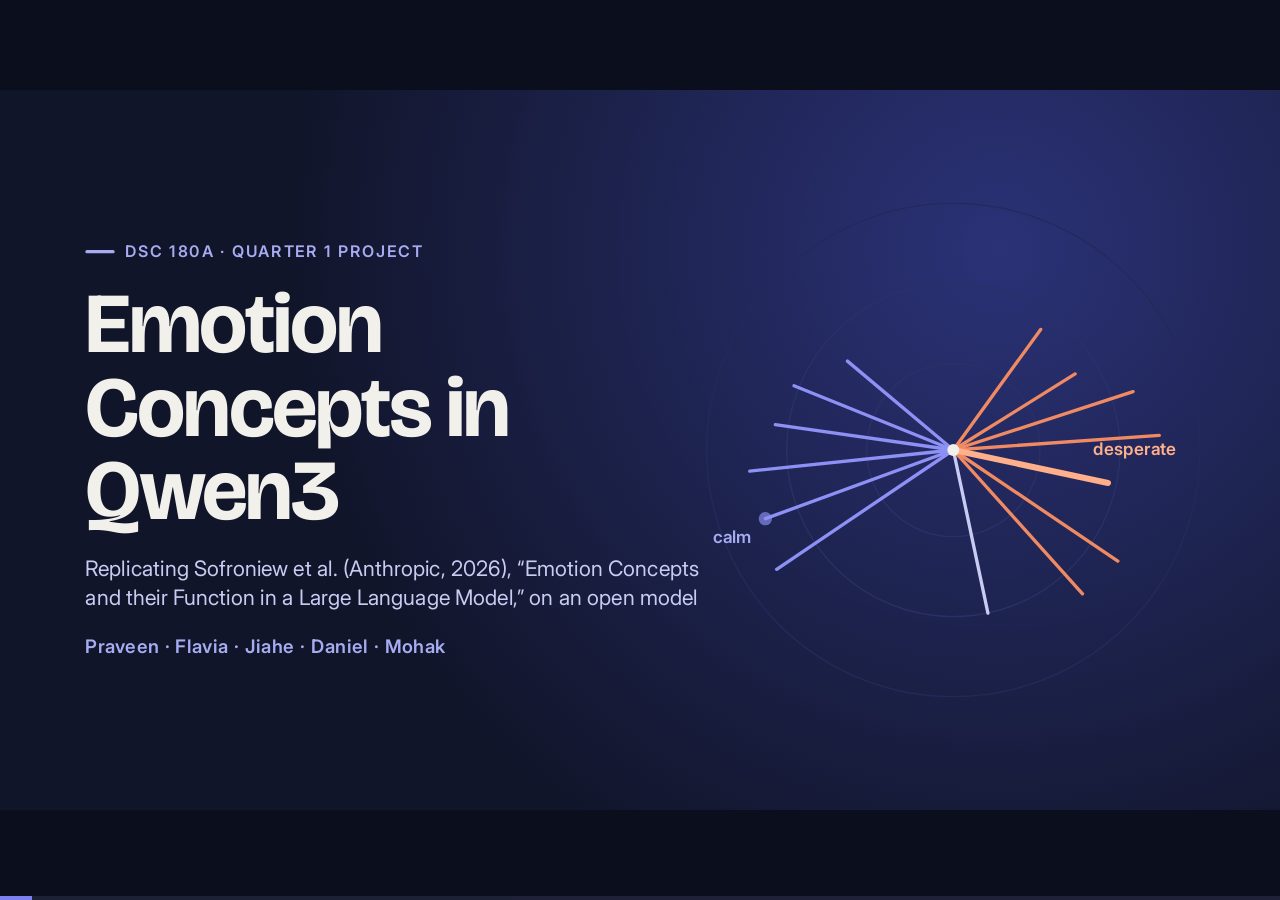
==== commit 706101bc: "Add pooled held-out accuracy plot to Flavia's Part A results slide Co-Authored-By: Claude Opus 5.5 (" ====
--- a/index.html
+++ b/index.html
@@ -189,7 +189,13 @@
 <section id="f4">
 <div class="head"><div class="tag"><div class="bar"></div><p class="eyebrow">Flavia · Part A results</p></div>
 <h2 class="title rise">The vectors beat chance and every fake vector on unseen topics</h2></div>
-<ul class="pts rise" style="--i:1;font-size:34px;"><li>Top-1 at block 23: 29% validation (49/168), 23% test (39/168). Chance is 7%; 95% of fake vectors score 12% or less.</li><li>The real vectors beat every fake at all 36 blocks (p = 0.002, the smallest possible with 500 shuffles).</li><li>Average AUROC is 0.80 on both validation and test.</li><li>Block 23 is a good choice: accuracy peaks at block 21 (32%), and 21 and 23 are within noise and tie on test.</li></ul>
+<div class="cols" style="grid-template-columns:760px 1fr; gap:52px;">
+<ul class="pts rise" style="--i:1;"><li>Top-1 at block 23: 29% validation (49/168), 23% test (39/168). Chance is 7%; 95% of fake vectors score 12% or less.</li><li>The real vectors beat every fake at all 36 blocks (p = 0.002, the smallest possible with 500 shuffles).</li><li>Average AUROC is 0.80 on both validation and test.</li><li>Block 23 is a good choice: accuracy peaks at block 21 (32%), and 21 and 23 are within noise and tie on test.</li></ul>
+<div class="fig zoom" style="--i:2">
+<img src="img/heldout_layer_accuracy.png" alt="Held-out accuracy at every block for Qwen3-8B and Qwen3-0.6B on all 336 held-out stories: 8B is 26% at block 23, 0.6B 24% at block 18, both well above the 7% chance line" style="width:100%; height:auto;">
+<p class="cap">Pooled check (Mohak): all 336 held-out stories, topics 14–19 together, so the numbers differ from the validation/test split. Accuracy at every block for Qwen3-8B and Qwen3-0.6B; dashed = chance (7%). 8B: 26.2% at block 23, best 27.7% at block 21.</p>
+</div>
+</div>
 <div class="footer"><p>02 · Validation</p><p class="pg"></p></div>
 <aside>Flavia, slide 4 of 7.</aside>
 </section>
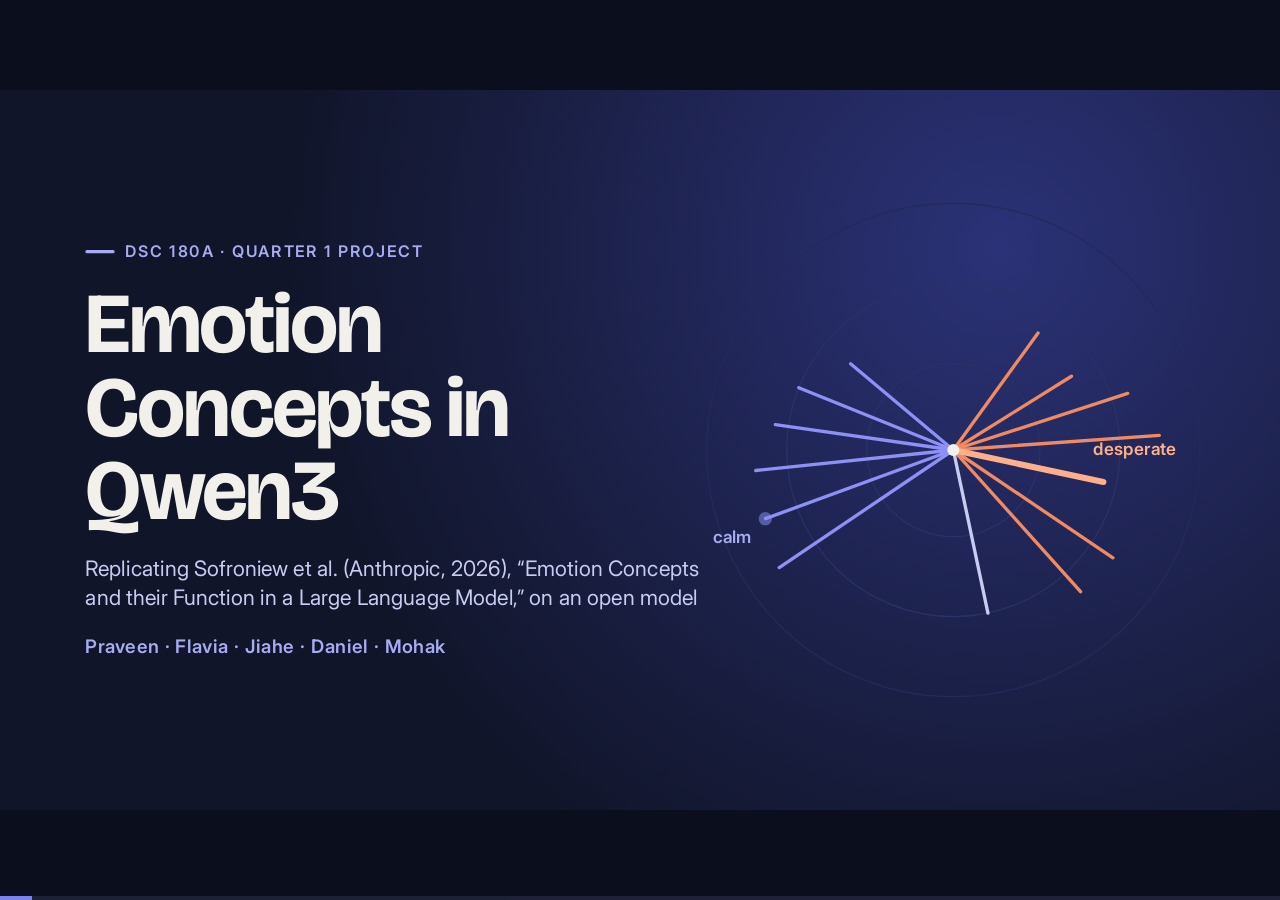
==== commit bbe7b533: "Label the pooled held-out check on Flavia's Part A slide Co-Authored-By: Claude Opus 5.5 (1M context" ====
--- a/index.html
+++ b/index.html
@@ -192,8 +192,9 @@
 <div class="cols" style="grid-template-columns:760px 1fr; gap:52px;">
 <ul class="pts rise" style="--i:1;"><li>Top-1 at block 23: 29% validation (49/168), 23% test (39/168). Chance is 7%; 95% of fake vectors score 12% or less.</li><li>The real vectors beat every fake at all 36 blocks (p = 0.002, the smallest possible with 500 shuffles).</li><li>Average AUROC is 0.80 on both validation and test.</li><li>Block 23 is a good choice: accuracy peaks at block 21 (32%), and 21 and 23 are within noise and tie on test.</li></ul>
 <div class="fig zoom" style="--i:2">
+<p style="font-size:22px; font-weight:600; letter-spacing:1.8px; text-transform:uppercase; color:var(--violet);">Alternate test</p>
 <img src="img/heldout_layer_accuracy.png" alt="Held-out accuracy at every block for Qwen3-8B and Qwen3-0.6B on all 336 held-out stories: 8B is 26% at block 23, 0.6B 24% at block 18, both well above the 7% chance line" style="width:100%; height:auto;">
-<p class="cap">Pooled check (Mohak): all 336 held-out stories, topics 14–19 together, so the numbers differ from the validation/test split. Accuracy at every block for Qwen3-8B and Qwen3-0.6B; dashed = chance (7%). 8B: 26.2% at block 23, best 27.7% at block 21.</p>
+<p class="cap">Pooled check: all 336 held-out stories (topics 14–19) at once, not split into validation and test, so the numbers differ. Dashed = chance (7%). At two-thirds depth: 8B 26.2% (block 23), 0.6B 23.5% (block 18). 8B best: 27.7% (block 21).</p>
 </div>
 </div>
 <div class="footer"><p>02 · Validation</p><p class="pg"></p></div>
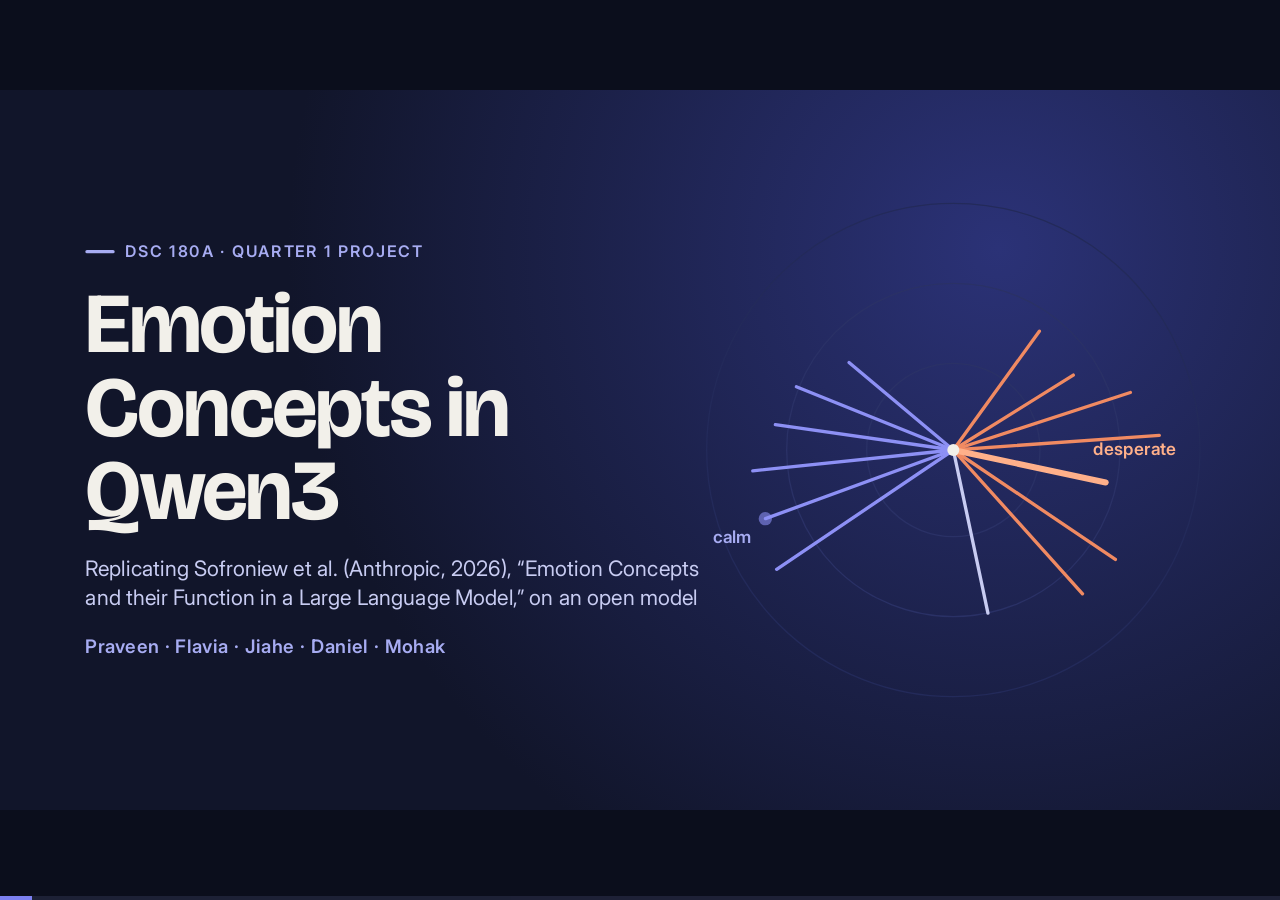
==== commit 661a53ea: "Update steering speaker notes" ====
--- a/index.html
+++ b/index.html
@@ -389,7 +389,7 @@
 <p class="who rise">Mohak</p>
 <h2 class="big rise" style="--i:1">Causal steering</h2>
 <p class="sub rise" style="--i:2">Part 1: repeat the paper’s steering, pushing Qwen along the desperate vector while it writes. Part 2: add a standard way to grade what it writes.</p>
-<aside>Thanks, Daniel. Everything so far reads the model. My part changes it, in two parts. First, I repeat the paper's steering test: push Qwen along the desperate direction while it writes. Then I add something that isn't in the paper: a standard way to grade the replies.</aside>
+<aside>Thanks, Daniel. So far, what we've seen is understanding how the data was generated, the emotion vectors, and learning more about the internal representations of the model. What my part does is combine the two. First, I repeat the paper's steering test: I push Qwen along the desperate direction while it reads and writes tokens. Then I score the replies with a checklist, so every reply is graded the same way.</aside>
 </section>
 
 <section id="m1">
@@ -459,7 +459,7 @@
 <text x="1627" y="142" text-anchor="middle" font-family="Inter, Arial, sans-serif" font-size="24" fill="#666B84">35</text>
 </svg>
 <div class="footer"><p>05 · Causal steering</p><p class="pg"></p></div>
-<aside>First, the replication, using the paper's recipe. While Qwen3-8B writes, I add the desperate vector to every token at block 23, one mid-late layer, like the paper. The push is strength times 198 times the vector. 198 is the stream's normal size there, so the paper's setting, 0.5, is a push of 99: half the stream's own size. One honest difference: the paper steers the assistant's tokens and reads off the next emotion word; I steer while Qwen writes whole replies. Two code checks pass: strength 0 gives back the original reply, and the push measures 99.</aside>
+<aside>First, the replication, using the paper's recipe. While Qwen3-8B reads and writes, I add the desperate vector to every token at block 23, one mid-late layer, like the paper. The push is strength times 198 times the vector. 198 is the stream's normal size there, so the paper's setting, 0.5, is a push half the stream's own size. To validate this, we first intervened with a zero vector instead, to make sure Qwen still replied exactly as it did without the hook. This was our control. That control allowed us to safely go ahead with the emotion vector.</aside>
 </section>
 
 <section id="m4">
@@ -476,7 +476,7 @@
 </table>
 </div>
 <div class="footer"><p>05 · Causal steering</p><p class="pg"></p></div>
-<aside>So does the writing follow? Same prompt, same seed, only the strength changes. And this is a topic the vectors never saw. Unsteered, it's fear and wonder: "a world unfolding before them, full of possibilities." At 0.25, it's an abandoned mansion, "a step deeper into a nightmare." At 0.5: "Their hands are shaking… They don't know if they're going to die." At 1.0 it falls apart: "I'm not going to go to the hospital," over and over. So the paper's result replicates: the writing turns desperate.</aside>
+<aside>We didn't try this on just one value. We steered with the emotion vector across a range of strengths, from 0 to 1.5. We ran the exact same prompt at every strength, keeping the same seed, to control for any spurious effects from randomness. The prompt is on a topic the vectors never saw. Let's look at this with an example. Unsteered, it's fear and wonder: "a world unfolding before them, full of possibilities." At 0.25, the scene turns dark, and every corner feels like "a step deeper into a nightmare." At 0.5: "Their hands are shaking… They don't know if they're going to die." At 1.0 it falls apart: "I'm not going to go to the hospital," over and over. So the paper's result replicates: the writing turns desperate.</aside>
 </section>
 
 <section id="m2" class="alt">
@@ -496,7 +496,7 @@
 <div class="stat rise" style="--i:6"><p class="n dc"><span class="d">60</span><span class="sep"></span><span class="c">0</span></p><p class="l dc"><span class="d">desperation</span><span class="sep"></span><span class="c">coherence</span></p><p class="l">“please please can’t…” test: desperate words, but caught as gibberish</p></div>
 </div>
 <div class="footer"><p>05 · Causal steering</p><p class="pg"></p></div>
-<aside>The paper measured how much more likely the emotion word became, plus a few example replies. I wanted to grade whole replies the same way every time, so I added a checklist judge. That part isn't in the paper. A judge model answers 10 yes/no questions about each reply. 5 are about desperation, like urgency, pleading and panic. 5 are about coherence, so gibberish can't pass as desperate. Each yes is 20 points. It votes 3 times, my code takes the majority, and it never sees the strength. The votes agree 98% of the time. And a gibberish "please please can't" reply scores 60 on desperation but 0 on coherence, so it gets caught.</aside>
+<aside>The paper measured steering with log-probability: how much more likely the matching emotion word became after a prompt like "He feels". To grade whole replies the same way every time, I use a checklist judge. A judge model answers 10 yes/no questions about each reply. 5 are about desperation, like urgency, pleading and panic. 5 are about coherence, so gibberish can't pass as desperate. Each yes is 20 points. It votes 3 times, my code takes the majority, and it never sees the strength. The votes agree 98% of the time. And a gibberish "please please can't" reply scores 60 on desperation and 0 on coherence, so it gets caught.</aside>
 </section>
 
 <section id="m3">
@@ -516,7 +516,7 @@
 </ul>
 </div>
 <div class="footer"><p>05 · Causal steering</p><p class="pg"></p></div>
-<aside>With that score, here's the dose-response on the dataset's 20 topics. Desperation goes from 4 unsteered, to 22 at a quarter strength, to 41 at 0.5, the paper's setting. 18 of 20 replies show it. Coherence stays at 100, then dips to 77 at 0.5. Past that, the model breaks. Coherence drops to 21 and the replies just loop: "I called. I called." So there's a window where steering works, and past it you're just breaking the model. And topics the vectors never saw respond just as strongly: 47 at 0.5, versus 39 on the topics they were built from.</aside>
+<aside>With that score, here's the dose-response on the dataset's 20 topics. Desperation goes from 4 unsteered, to 22 at a quarter strength, to 41 at 0.5, the paper's setting. 18 of 20 replies show it. Coherence stays at 100, then dips to 77 at 0.5. Past that, the model breaks. Coherence drops to 21 and the replies just loop: "I called. I called." So there's a window where steering works, and past it you're just breaking the model. And topics the vectors never saw respond just as strongly: 47 at 0.5, against 39 on the topics they were built from.</aside>
 </section>
 
 <section id="m5" class="alt">
@@ -555,7 +555,7 @@
 </ul>
 </div>
 <div class="footer"><p>05 · Causal steering</p><p class="pg"></p></div>
-<aside>Then I ran everything on a 13× smaller model, Qwen3-0.6B. Its vectors still detect emotion: 23.5% versus 26.2% for the 8B, with chance at 7%. But steering barely works. Desperation only gets to 17, and only after the text has already broken. The surprise: at low strengths, 11 of 40 everyday replies turned into refusals, like "I'm sorry, I can't write that." Unsteered, it was 0 of 40. In the small model, "desperate" is tangled up with "I can't."</aside>
+<aside>Then I ran everything on a 13× smaller model, Qwen3-0.6B. Its vectors still detect emotion: 23.5%, against 26.2% for the 8B, with chance at 7%. But steering barely works. Desperation only gets to 17, and only after the text has already broken. The surprise: at low strengths, 11 of 40 everyday replies turned into refusals, like "I'm sorry, I can't write that." Unsteered, it was 0 of 40. In the small model, "desperate" is tangled up with "I can't."</aside>
 </section>
 
 <section id="m7" class="alt" data-skip>
@@ -600,7 +600,7 @@
 <div class="card rise" style="--i:3"><p class="k">Next</p>
 <ul class="pts small tight"><!-- <li>Train the LoRA on mixed emotions so it has to learn when to stay quiet (the filter)</li> --><li>Steer the other 13 emotions, and several layers at once like the paper’s §1.3 test</li><li>Add the paper’s log-prob measure, the neutral-PC cleanup, the §1.3 activity-preference test, and a human check of the judge</li></ul></div>
 <div class="footer"><p>05 · Causal steering</p><p class="pg"></p></div>
-<aside>To wrap up. Replicated: at the paper's setting, the desperate vector makes Qwen's writing desperate, even on topics it never saw. Added: a standard checklist score, with 98% vote agreement. It shows the effect works in a window, climbing to 41 and breaking past 0.5, that block 23 steers best, and that the small model refuses instead. Next: the other 13 emotions, several layers at once like the paper's section 1.3 test, and the paper's log-probability measure. That's my part. Thank you, and we're happy to take questions.</aside>
+<aside>To wrap up. At the paper's setting, the desperate vector makes Qwen's writing desperate, even on topics it never saw. The checklist score, with 98% vote agreement, shows the effect works in a window, climbing to 41 and breaking past 0.5, that block 23 steers best, and that the small model refuses instead. Next: the other 13 emotions, several layers at once like the paper's section 1.3 test, and the paper's log-probability measure. That's my part. Thank you, and we'll take questions.</aside>
 </section>
 
 <section id="thanks" class="dark cover" data-transition="fade">
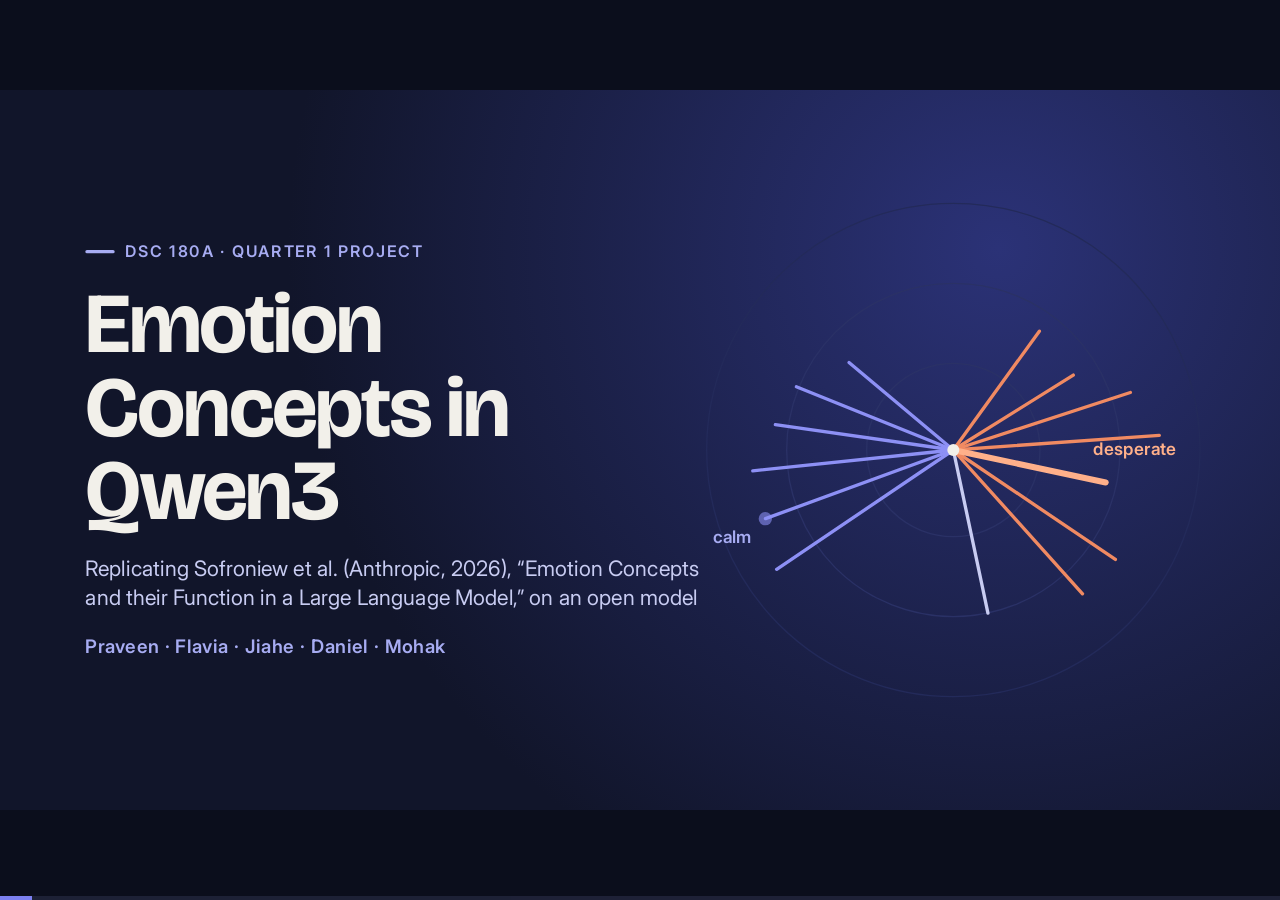
==== commit 505290b0: "Add speaker notes for Jiahe's section; reframe judge slide and next steps Co-Authored-By: Claude Opu" ====
--- a/index.html
+++ b/index.html
@@ -241,7 +241,7 @@
 <p class="num glow">03</p>
 <p class="who rise">Jiahe</p>
 <h2 class="big rise" style="--i:1">Emotion Vector Geometry</h2>
-<aside>Section 3 of 5.</aside>
+<aside>Thanks, Flavia. (optional) Jiahe couldn't be here, so I'll walk through his part. So far, we've built the emotion vectors and checked that they pick up emotion in stories they never saw. Jiahe's part asks a different question: how are the 14 vectors arranged relative to each other?</aside>
 </section>
 
 <section id="j1">
@@ -249,7 +249,7 @@
 <h2 class="title rise">Emotion Vector Geometry</h2></div>
 <ul class="pts rise" style="--i:1;font-size:34px;"><li>The paper found that language models have internal directions for emotions</li><li>Our question: does the same structure appear in Qwen3-8B?</li><li>For each of 14 emotions, I averaged the model’s activations on stories about that emotion</li><li>Then I subtracted the average across all 14, which leaves what is specific to each emotion</li><li>Result: one vector per emotion, taken at layer 23 of 36</li><li>Then I compared the vectors with cosine similarity and PCA, and checked other layers</li></ul>
 <div class="footer"><p>03 · Emotion Vector Geometry</p><p class="pg"></p></div>
-<aside>Jiahe, slide 1 of 4.</aside>
+<aside>The paper found that language models have internal directions for emotions. Jiahe's question was: does the same structure show up in Qwen3-8B? For each of the 14 emotions, he averaged the model's activations on stories about that emotion. Then he subtracted the average across all 14. That leaves what's specific to each emotion. The result is one vector per emotion, taken at layer 23 of 36. Then he compared the vectors two ways, with cosine similarity and PCA, and checked other layers.</aside>
 </section>
 
 <section id="j2">
@@ -262,7 +262,7 @@
 <ul class="pts small rise" style="--i:2;"><li>Cosine similarity measures whether two vectors point the same way<ul><li>+1 = same direction, 0 = unrelated, −1 = opposite</li></ul></li><li>Red blocks: happy, inspired and hopeful point together (about +0.6)</li><li>Afraid and nervous are a tight pair (+0.64), and angry, frustrated and desperate cluster</li><li>Blue areas: the positive and negative groups point in opposing directions (about −0.65)</li><li>The model was never told how emotions relate, yet it groups them roughly like people do</li></ul>
 </div>
 <div class="footer"><p>03 · Emotion Vector Geometry</p><p class="pg"></p></div>
-<aside>Jiahe, slide 2 of 4.</aside>
+<aside>First, cosine similarity. It measures whether two vectors point the same way. Plus 1 is the same direction, 0 is unrelated, and minus 1 is opposite. This heatmap shows it for every pair of emotions. The red blocks are emotions that point together. Happy, inspired and hopeful sit at about +0.6. Afraid and nervous are a tight pair at +0.64, and angry, frustrated and desperate cluster too. The blue areas are where the positive and negative groups point in opposite directions, at about −0.65. The model was never told how emotions relate, yet it groups them roughly like people do.</aside>
 </section>
 
 <section id="j3" class="alt">
@@ -275,7 +275,7 @@
 <ul class="pts small rise" style="--i:2;"><li>The heatmap has 14 × 14 numbers, so PCA gives a simpler picture</li><li>PCA squeezes 4096 dimensions into 2 while keeping as much variation as possible</li><li>PC1 (45% of variance) separates positive emotions on the left from negative ones on the right<ul><li>So the biggest difference in the emotion space is good versus bad</li></ul></li><li>PC2 (17%): guilty and proud at the top, nervous and afraid at the bottom<ul><li>I can’t give it a clean meaning yet</li></ul></li><li>Matches the heatmap: emotions close together here were similar there</li></ul>
 </div>
 <div class="footer"><p>03 · Emotion Vector Geometry</p><p class="pg"></p></div>
-<aside>Jiahe, slide 3 of 4.</aside>
+<aside>The heatmap is 14 by 14 numbers, so PCA gives a simpler picture. It squeezes the 4,096 dimensions down to 2, while keeping as much of the variation as possible. The horizontal axis, PC1, explains 45% of the variance. Positive emotions are on the left and negative ones on the right. So the biggest difference in the emotion space is good versus bad. The vertical axis, PC2, explains 17%. Guilty and proud are at the top, nervous and afraid at the bottom. Jiahe doesn't have a clean meaning for it yet. And it matches the heatmap: emotions that sit close together here were similar there.</aside>
 </section>
 
 <section id="j4">
@@ -283,7 +283,7 @@
 <h2 class="title rise">Does It Hold Across Layers?</h2></div>
 <ul class="pts tight rise" style="--i:1;"><li><b>Question:</b> does this only work at layer 23?</li><li>I compared the geometry at every layer<ul><li>Layer 23 correlates 0.94 or higher with layers 6–35</li><li>So the structure forms early and stays stable</li></ul></li><li><b>Held-out stories:</b> the vectors pick the right emotion 26% of the time against 7% by chance<ul><li>Real signal, but not a strong classifier</li></ul></li><li><b>Limits:</b><ul><li>Qwen3-8B, not Claude, so numbers won’t match the paper</li><li>Paper’s neutral-text correction not implemented</li><li>Story labels not human-checked</li></ul></li></ul>
 <div class="footer"><p>03 · Emotion Vector Geometry</p><p class="pg"></p></div>
-<aside>Jiahe, slide 4 of 4.</aside>
+<aside>Last question: does this only work at layer 23? Jiahe compared the geometry at every layer. Layer 23 correlates 0.94 or higher with layers 6 through 35. So the structure forms early and stays stable. On held-out stories, the vectors pick the right emotion 26% of the time, against 7% by chance. That's a real signal, but not a strong classifier. A few limits. This is Qwen3-8B, not Claude, so the numbers won't match the paper. The paper's neutral-text correction isn't implemented yet. And the story labels weren't human-checked. Next, Daniel, on context and token position.</aside>
 </section>
 
 <section id="d4" class="dark divider" data-transition="push">
@@ -480,9 +480,9 @@
 </section>
 
 <section id="m2" class="alt">
-<div class="head"><div class="tag"><div class="bar"></div><p class="eyebrow">Mohak · Beyond the paper · Measurement</p></div>
-<h2 class="title rise">A checklist judge standardizes the grading</h2></div>
-<p class="small rise" style="--i:1">The paper measured how likely the emotion word became, plus examples. To grade whole replies the same way every time, I added a checklist judge. That part isn’t in the paper.</p>
+<div class="head"><div class="tag"><div class="bar"></div><p class="eyebrow">Mohak · Beyond the paper · My approach</p></div>
+<h2 class="title rise">My approach: an LLM-as-judge checklist grades every reply</h2></div>
+<p class="small rise" style="--i:1">The paper measured how likely the emotion word became, plus examples. To grade whole replies the same way every time, I added a checklist judge. That part isn’t in the paper.<br><b style="color:var(--ink);">Every score in the rest of my section comes from this checklist.</b></p>
 <div class="cols three">
 <div class="card rise" style="--i:1"><p class="k">Desperation · 5 × 20 pts</p>
 <ul class="pts small tight"><li>Urgency or time pressure</li><li>Pleading or begging</li><li>Fear of losing something important</li><li>Feeling trapped or out of options</li><li>Panic or physical distress</li></ul></div>
@@ -598,7 +598,8 @@
 </div>
 <!-- <div class="card rise" style="--i:3"><p class="k">LoRA</p><p class="n">2 of 3</p><p class="t">Steers and can be dialed: desperate minus calm ranks desperate 1st of 14. No filter yet: it fires on every story.</p></div> -->
 <div class="card rise" style="--i:3"><p class="k">Next</p>
-<ul class="pts small tight"><!-- <li>Train the LoRA on mixed emotions so it has to learn when to stay quiet (the filter)</li> --><li>Steer the other 13 emotions, and several layers at once like the paper’s §1.3 test</li><li>Add the paper’s log-prob measure, the neutral-PC cleanup, the §1.3 activity-preference test, and a human check of the judge</li></ul></div>
+<!-- <li>Train the LoRA on mixed emotions so it has to learn when to stay quiet (the filter)</li> -->
+<p class="t">Building on the team’s validation: steer the other emotions whose vectors pass validation (Parts B and C still pending), steer several layers at once like the paper’s §1.3, and add the paper’s log-probability measure.</p></div>
 <div class="footer"><p>05 · Causal steering</p><p class="pg"></p></div>
 <aside>To wrap up. At the paper's setting, the desperate vector makes Qwen's writing desperate, even on topics it never saw. The checklist score, with 98% vote agreement, shows the effect works in a window, climbing to 41 and breaking past 0.5, that block 23 steers best, and that the small model refuses instead. Next: the other 13 emotions, several layers at once like the paper's section 1.3 test, and the paper's log-probability measure. That's my part. Thank you, and we'll take questions.</aside>
 </section>
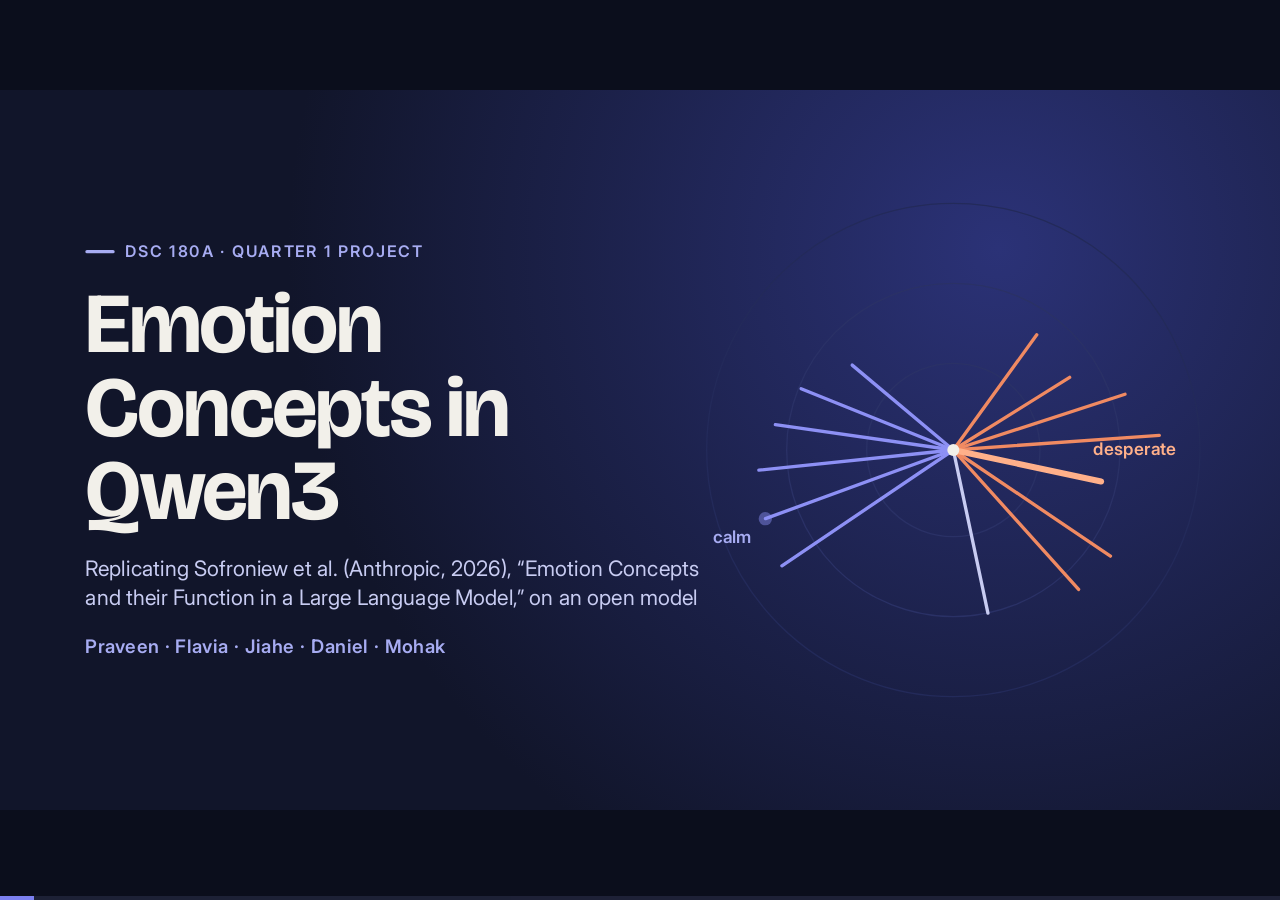
==== commit 88200276: "Rebuild Flavia's validation section with her new slides and graphs Co-Authored-By: Claude Opus 5.5 (" ====
--- a/index.html
+++ b/index.html
@@ -150,91 +150,52 @@
 
 <section id="f1">
 <div class="head"><div class="tag"><div class="bar"></div><p class="eyebrow">Flavia · The question</p></div>
-<h2 class="title rise">Before steering, we checked that the vectors really track emotion</h2></div>
-<ul class="pts rise" style="--i:1;font-size:36px;"><li>Do the vectors detect emotion, or just the stories, topics and words they were built from?</li><li>Three tests, each further from the training stories: A unseen story topics → B chat messages that imply an emotion → C only a number changes.</li><li>All three only read the model (detection); causing behavior is the steering section’s question.</li></ul>
-<div class="flow rise" style="--i:2">
-<div class="card"><p class="k">A</p><p class="t">unseen story topics</p></div>
-<p class="arrow">→</p>
-<div class="card"><p class="k">B</p><p class="t">chat messages that imply an emotion</p></div>
-<p class="arrow">→</p>
-<div class="card"><p class="k">C</p><p class="t">only a number changes</p></div>
-</div>
+<h2 class="title rise">Do the emotion vectors track emotion, or just the stories they came from?</h2></div>
+<ul class="pts rise" style="--i:1;font-size:38px;"><li>An emotion vector is an average direction inside the model: the average “desperate” story’s activation minus the average story’s.</li><li>Risk: it might encode the stories’ topics, words or style instead of emotion.</li><li>Validation = does it detect emotion? Steering (later) asks whether it causes behavior.</li><li>My two tests, each further from the training data:<ul><li>A: stories about topics the vectors never saw;</li><li>C: a prompt where only a number changes, and with it the meaning.</li></ul></li></ul>
 <div class="footer"><p>02 · Validation</p><p class="pg"></p></div>
-<aside>Flavia, slide 1 of 7.</aside>
+<aside>Flavia, slide 1 of 5.</aside>
 </section>
 
 <section id="f2" class="alt">
-<div class="head"><div class="tag"><div class="bar"></div><p class="eyebrow">Flavia · What the paper did</p></div>
+<div class="head"><div class="tag"><div class="bar"></div><p class="eyebrow">Flavia · Paper and ours</p></div>
 <h2 class="title rise">The paper validated its vectors mostly by inspection, without accuracy numbers</h2></div>
-<ul class="pts rise" style="--i:1;font-size:34px;"><li>Claude Sonnet 4.5, 171 emotions, vectors read about two-thirds deep.</li><li>Four checks: top-scoring passages in large text datasets, the words each vector promotes, 12 implied-emotion prompts, and number-varied prompts.</li><li>Results shown qualitatively: a “strong diagonal” heatmap and trend plots, with no accuracy scores and no shuffled control.</li><li>We replicate the prompt tests (our B and C), add a held-out story test (A), and skip the dataset sweep and word check.</li></ul>
+<ul class="pts rise" style="--i:1;font-size:31px;"><li><b>Paper (Claude Sonnet 4.5, §1.2):</b> validated the vectors qualitatively, by showing top-matching passages and the words each vector promotes. There was no held-out accuracy test for these vectors.</li><li><b>Our (Qwen3-8B):</b> a held-out quantitative test, which extends the paper.<ul><li><b>Data:</b> 1,120 Qwen-written stories, 14 emotions × 20 topics. Split by topic: vectors built on topics 0–13, tuned on 14–16, tested once on 17–19.</li><li><b>Classify:</b> score each story against all 14 vectors and pick the highest (top-1, chance 7%). Also measure, per emotion, how well one vector separates its own stories from the rest (AUROC, chance 0.5).</li><li><b>Fake vectors as the bar:</b> shuffle the emotion labels, rebuild the vectors the same way, repeat 500 times. That shows what meaningless vectors score on these same stories.</li></ul></li></ul>
 <div class="footer"><p>02 · Validation</p><p class="pg"></p></div>
-<aside>Flavia, slide 2 of 7.</aside>
+<aside>Flavia, slide 2 of 5.</aside>
 </section>
 
 <section id="f3">
-<div class="head"><div class="tag"><div class="bar"></div><p class="eyebrow">Flavia · Part A</p></div>
-<h2 class="title rise">Part A tests stories about topics the vectors never saw</h2></div>
-<ul class="pts rise" style="--i:1;"><li>Vectors built from topics 0–13 (784 stories); scored on validation topics 14–16 (168 stories) and test topics 17–19 (168 stories), the test set only at blocks chosen on validation.</li><li>Top-1: is the highest-scoring of the 14 vectors the right emotion? Chance is 7%.</li><li>AUROC: how often a story of that emotion outscores another emotion’s story on that vector. 0.5 is a coin flip.</li><li>Fake (shuffled-label) vectors: built 500 times from scrambled labels, to show what “no real emotion signal” looks like.</li></ul>
-<div class="flow rise" style="--i:2">
-<div class="card"><p class="t">train topics</p></div>
-<p class="arrow">→</p>
-<div class="card"><p class="t">vectors</p></div>
-<p class="arrow">→</p>
-<div class="card"><p class="t">held-out topics</p></div>
+<div class="head"><div class="tag"><div class="bar"></div><p class="eyebrow">Flavia · Part A results</p></div>
+<h2 class="title rise">The real vectors find the right emotion 3–4× as often as chance and far above fake vectors.</h2></div>
+<div class="fig zoom" style="--i:1; align-items:center; align-self:center;">
+<img src="img/f_real_vs_fake.png" alt="Bar chart of top-1 accuracy at block 23 on stories about unseen topics: random guess 7%, best 5% of 500 shuffled-label fake vectors 12%, real vectors 29% on validation stories (49 of 168) and 23% on test stories (39 of 168)" style="width:auto; height:600px; object-fit:contain;">
 </div>
 <div class="footer"><p>02 · Validation</p><p class="pg"></p></div>
-<aside>Flavia, slide 3 of 7.</aside>
-</section>
-
-<section id="f4">
-<div class="head"><div class="tag"><div class="bar"></div><p class="eyebrow">Flavia · Part A results</p></div>
-<h2 class="title rise">The vectors beat chance and every fake vector on unseen topics</h2></div>
-<div class="cols" style="grid-template-columns:760px 1fr; gap:52px;">
-<ul class="pts rise" style="--i:1;"><li>Top-1 at block 23: 29% validation (49/168), 23% test (39/168). Chance is 7%; 95% of fake vectors score 12% or less.</li><li>The real vectors beat every fake at all 36 blocks (p = 0.002, the smallest possible with 500 shuffles).</li><li>Average AUROC is 0.80 on both validation and test.</li><li>Block 23 is a good choice: accuracy peaks at block 21 (32%), and 21 and 23 are within noise and tie on test.</li></ul>
-<div class="fig zoom" style="--i:2">
-<p style="font-size:22px; font-weight:600; letter-spacing:1.8px; text-transform:uppercase; color:var(--violet);">Alternate test</p>
-<img src="img/heldout_layer_accuracy.png" alt="Held-out accuracy at every block for Qwen3-8B and Qwen3-0.6B on all 336 held-out stories: 8B is 26% at block 23, 0.6B 24% at block 18, both well above the 7% chance line" style="width:100%; height:auto;">
-<p class="cap">Pooled check: all 336 held-out stories (topics 14–19) at once, not split into validation and test, so the numbers differ. Dashed = chance (7%). At two-thirds depth: 8B 26.2% (block 23), 0.6B 23.5% (block 18). 8B best: 27.7% (block 21).</p>
-</div>
-</div>
+<aside>Flavia, slide 3 of 5.</aside>
+</section>
+
+<section id="f4" class="alt">
+<div class="head"><div class="tag"><div class="bar"></div><p class="eyebrow">Flavia · Part C</p></div>
+<h2 class="title rise">Does the model’s emotion follow the meaning of a number?</h2></div>
+<ul class="pts rise" style="--i:1;font-size:34px;"><li><b>Paper:</b> prompts where only a number changes, for example “I just took X mg of Tylenol for my back pain.” As the dose rises, afraid rises and calm falls. Their conclusion: the vectors track meaning, not the number itself. This was shown as a plot, with no statistics.</li><li><b>Our:</b> the same Tylenol prompt at 10 doses (250 → 12,000 mg), on Qwen3-8B with the real vectors.<ul><li><b>Readout:</b> the model’s state at block 23, just before it would answer.</li><li><b>Neutral baseline:</b> subtract the average state over 20 neutral questions, which removes what every prompt shares.</li><li><b>Check first:</b> re-reading 2 training stories reproduced the saved activations (cosine 1.000), so this run matches the original setup.</li></ul></li></ul>
 <div class="footer"><p>02 · Validation</p><p class="pg"></p></div>
-<aside>Flavia, slide 4 of 7.</aside>
+<aside>Flavia, slide 4 of 5.</aside>
 </section>
 
 <section id="f5">
-<div class="head"><div class="tag"><div class="bar"></div><p class="eyebrow">Flavia · Per emotion</p></div>
-<h2 class="title rise">Desperate and calm both pass, and the vectors capture positive versus negative more strongly than fine distinctions</h2></div>
-<ul class="pts rise" style="--i:1;font-size:32px;"><li>On test stories, desperate wins 79% of comparisons on its own vector and calm wins 86%. 12 of 14 vectors beat their fake baseline (8 of 14 after correcting for 14 tests); frustrated and hopeful don’t.</li><li>Mistakes stay on the same side: 11% flip between positive and negative, against about 50% for random errors. Desperate versus positive emotions scores 0.98, but versus other negative emotions only 0.71 (exploratory).</li><li>Fits the paper: positive versus negative is the main structure. New: the first held-out numbers for these vectors.</li><li>Caveats: the same model wrote and read the stories; labels aren’t human-checked; there are only 12 stories per emotion per split.</li></ul>
+<div class="head"><div class="tag"><div class="bar"></div><p class="eyebrow">Flavia · Part C results</p></div>
+<h2 class="title rise">As the Tylenol dose rises, afraid rises and calm falls</h2></div>
+<div style="display:flex; gap:36px; align-items:flex-start; justify-content:center;">
+<div class="fig zoom" style="--i:1; align-items:center; flex:0 0 auto;">
+<img src="img/paper_fig3.png" alt="Paper Fig. 3: emotion probe activations vary with numerical quantities, e.g. afraid rises and calm falls as the Tylenol dose rises" style="width:auto; height:560px; object-fit:contain;">
+<p class="cap">Sofroniew et al. (2026), Fig. 3</p>
+</div>
+<div class="fig zoom" style="--i:2; align-items:center; flex:0 0 auto;">
+<img src="img/f_tylenol_dose.png" alt="Qwen3-8B emotion scores for “I just took X mg of Tylenol for my back pain” at 10 doses from 250 to 12,000 mg: afraid rises (rho +0.98) and calm falls (rho −0.98); desperate and sad rise, happy falls" style="width:1040px; height:auto; object-fit:contain;">
+</div>
+</div>
 <div class="footer"><p>02 · Validation</p><p class="pg"></p></div>
-<aside>Flavia, slide 5 of 7.</aside>
-</section>
-
-<section id="f6">
-<div class="head"><div class="tag"><div class="bar"></div><p class="eyebrow">Flavia · Part B</p></div>
-<h2 class="title rise">Part B checks whether the vectors detect emotion in chat messages that never name it <span class="pending">[pending]</span></h2></div>
-<div class="cols" style="grid-template-columns:1fr 640px; gap:44px; align-items:start;">
-<ul class="pts small tight rise" style="--i:1;"><li><b>Paper:</b> 12 prompts and a heatmap with a “strong diagonal”; described qualitatively.</li><li><b>Ours:</b><ul><li>35 scenarios (2–3 per emotion), automatically checked for 101 banned emotion words, plus 20 neutral prompts as a baseline.</li><li>Read at block 23 at the last token before Qwen would answer (the paper reads the “:” after “Assistant”).</li></ul></li><li><b>We’ll measure:</b> top-1 hit rate (chance 7%), top-3 (chance 21%), mean rank of the intended emotion (chance 7.5), and a heatmap. Results [pending].</li><li><b>Agreement looks like:</b> a clear diagonal and hit rates well above chance, with misses on near neighbors as in Part A.</li></ul>
-<div class="fig zoom" style="--i:2; align-items:center;">
-<img src="img/paper_fig2.png" alt="Paper Fig. 2: cosine similarity between emotion probes and model activations for scenarios associated with specific emotions without naming them; strong diagonal" style="width:600px; height:auto; object-fit:contain;">
-<p class="cap">Sofroniew et al. (2026), Fig. 2</p>
-</div>
-</div>
-<div class="footer"><p>02 · Validation</p><p class="pg"></p></div>
-<aside>Flavia, slide 6 of 7.</aside>
-</section>
-
-<section id="f7">
-<div class="head"><div class="tag"><div class="bar"></div><p class="eyebrow">Flavia · Part C</p></div>
-<h2 class="title rise">Part C checks whether scores follow how dire a situation is, not the number itself <span class="pending">[pending]</span></h2></div>
-<div class="cols" style="grid-template-columns:1fr 520px; gap:44px; align-items:start;">
-<ul class="pts small tight rise" style="--i:1;"><li><b>Paper:</b> for example, as the Tylenol dose rises, afraid goes up and calm goes down; trends were described, with no statistics and no number-only control.</li><li><b>Ours:</b><ul><li>6 templates × 10 values: Tylenol, dog missing, startup runway, “code failed the tests {X} times”, “rent is due in {X} days”, plus a grapes control.</li><li>Measured with Spearman correlation; expected directions written down before running.</li></ul></li><li>The code check found that even random directions can trend strongly (|rho| up to 0.96, including on grapes).</li><li>A trend only counts if it beats the grapes control and flips direction like the paper’s (afraid up with dose, down with runway). Results [pending].</li></ul>
-<div class="fig zoom" style="--i:2; align-items:center;">
-<img src="img/paper_fig3.png" alt="Paper Fig. 3: emotion probe activations vary with numerical quantities, e.g. afraid rises and calm falls as the Tylenol dose rises" style="width:auto; height:520px; object-fit:contain;">
-<p class="cap">Sofroniew et al. (2026), Fig. 3</p>
-</div>
-</div>
-<div class="footer"><p>02 · Validation</p><p class="pg"></p></div>
-<aside>Flavia, slide 7 of 7.</aside>
+<aside>Flavia, slide 5 of 5.</aside>
 </section>
 
 <section id="d3" class="dark divider" data-transition="push">
